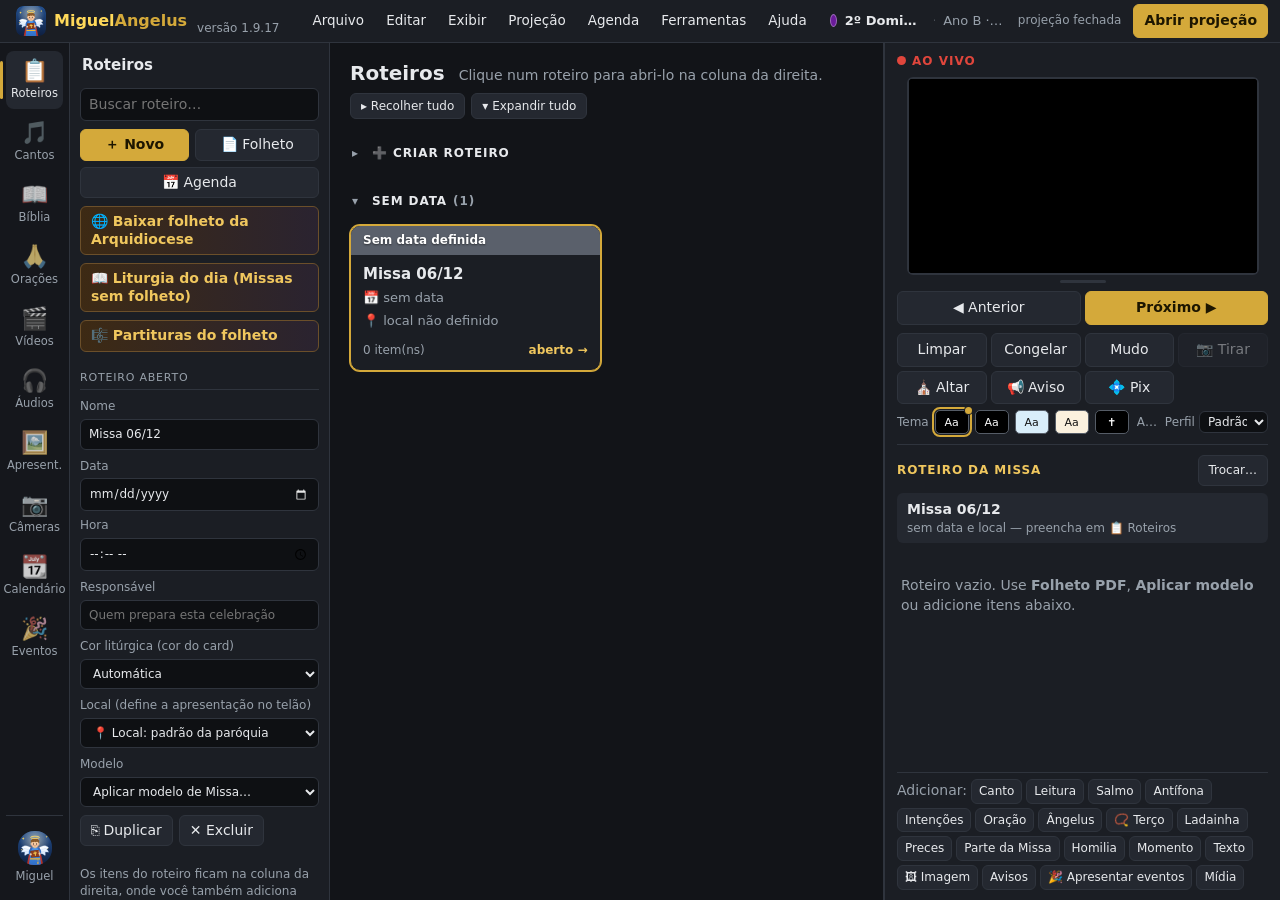
==== lumen/index.html @ 8b4e76ce "Versão 1.5.1" ====
<!doctype html>
<html lang="pt-BR">
<head>
<meta charset="utf-8">
<title>MiguelAngelus — Projeção para a Missa</title>
<meta name="viewport" content="width=device-width, initial-scale=1">
<link rel="stylesheet" href="css/operador.css">
<script>try { if (localStorage.getItem('lumen.temaApp') === 'claro') document.documentElement.dataset.temaApp = 'claro'; } catch (_) {}
  // (Secretaria MiguelAngelus 1.0) o mesmo programa aberto no modo Secretaria: só Agenda e Avisos (index.html?app=secretaria)
  const SECRETARIA = new URLSearchParams(location.search).get('app') === 'secretaria';
  const VERSAO_SECRETARIA = '1.5.1';   // versão da Secretaria (a do .iss e do .csproj precisam bater)
  if (SECRETARIA) { document.documentElement.classList.add('app-secretaria'); document.title = 'Secretaria MiguelAngelus ' + VERSAO_SECRETARIA; }</script>
<link rel="icon" type="image/svg+xml" href="img/icone.svg">
</head>
<body>

<!-- ============ Tela de abertura (some quando terminar de carregar e sincronizar) ============ -->
<div id="splash" class="splash">
  <div class="splash-cartao">
    <div class="splash-curva"></div>
    <div class="splash-marca">
      <img src="img/icone.svg" alt="">
      <div class="splash-nome"><b>Miguel</b>Angelus</div>
      <div class="splash-sub">Projeção para a Missa</div>
    </div>
    <div class="splash-info">
      <div class="splash-gratis"><b>Gratuito · uso livre</b></div>
      <div data-versao>Versão 1.9.17</div>
      <div>© 2026</div>
      <div><b>PASCOM</b></div>
      <div><b>São José Operário Ilha</b></div>
    </div>
    <div class="splash-status"><span class="splash-pontos"><i></i><i></i><i></i></span><span id="splashStatus">Carregando…</span></div>
  </div>
</div>
<script src="js/novidades.js"></script>
<script>
// (1.9.16) a versão da abertura vem das Novidades (antes era escrita à mão e ficou parada na 1.9.11)
if (!SECRETARIA && typeof NOVIDADES !== 'undefined' && NOVIDADES[0]?.versao) document.querySelector('.splash [data-versao]').textContent = 'Versão ' + NOVIDADES[0].versao;
if (SECRETARIA) {
  // mesmo cartão da família (como o do Cast), em amarelo: "MiguelAngelus" igual aos outros e "Secretaria" estilizado
  document.querySelector('.splash-marca img').src = 'img/secretaria.svg';
  document.querySelector('.splash-nome').innerHTML = '<b>Miguel</b>Angelus <span class="marca-sec">Secretaria</span>';
  document.querySelector('.splash-sub').textContent = 'Agenda e avisos da paróquia';
  document.querySelector('.splash [data-versao]').textContent = 'Versão ' + VERSAO_SECRETARIA;
}</script>

<!-- ============ TOPO: marca + menus + liturgia ============ -->
<header class="topo">
  <div class="marca" role="button" tabindex="0" title="Sobre o MiguelAngelus"><img src="img/icone.svg" alt="" class="logo-mini"> <span class="dourado">Miguel</span>Angelus</div>

  <nav class="menubar" id="menubar">
    <div class="menu"><button class="menu-titulo">Arquivo</button>
      <div class="menu-itens">
        <button data-menu="novoRoteiro">Novo roteiro</button>
        <button data-menu="duplicarRoteiro">Duplicar roteiro</button>
        <hr>
        <button data-menu="folheto">Importar folheto (PDF, Word ou TXT)…</button>
        <button data-menu="folhetosLote">Ler folhetos antigos (cantos e orações)…</button>
        <button data-menu="biblia">Importar Bíblia (Zefania XML)…</button>
        <button data-menu="txt">Importar cantos (.txt)…</button>
        <button data-menu="midia">Adicionar vídeo ou áudio…</button>
        <hr>
        <button data-menu="exportar">Exportar backup…</button>
        <button data-menu="importar">Importar backup…</button>
        <hr>
        <button data-menu="imprimir">🖨 Imprimir roteiro… <span class="atalho">Ctrl+P</span></button>
      </div>
    </div>
    <div class="menu"><button class="menu-titulo">Editar</button>
      <div class="menu-itens">
        <button data-menu="desfazer" disabled title="Desfaz a última mudança no roteiro aberto">↶ Desfazer <span class="atalho">Ctrl+Z</span></button>
        <button data-menu="refazer" disabled>↷ Refazer <span class="atalho">Ctrl+Y</span></button>
        <hr>
        <button data-menu="novoCanto">Novo canto…</button>
        <button data-menu="novaOracao">Nova oração…</button>
        <button data-menu="classificacoes">Classificações dos cantos…</button>
        <hr>
        <button data-menu="localizar">🔎 Localizar em tudo… <span class="atalho">Ctrl+F</span></button>
        <button data-menu="inserir">＋ Inserir no roteiro… <span class="atalho">Ctrl+I</span></button>
      </div>
    </div>
    <div class="menu"><button class="menu-titulo">Exibir</button>
      <div class="menu-itens">
        <button data-menu="ver-roteiros">Roteiros <span class="atalho">Alt+1</span></button>
        <button data-menu="ver-cantos">Cantos <span class="atalho">Alt+2</span></button>
        <button data-menu="ver-biblia">Bíblia <span class="atalho">Alt+3</span></button>
        <button data-menu="ver-missa">Orações e Missa <span class="atalho">Alt+4</span></button>
        <button data-menu="ver-videos">Vídeos <span class="atalho">Alt+5</span></button>
        <button data-menu="ver-audios">Áudios <span class="atalho">Alt+6</span></button>
        <button data-menu="ver-apresentacoes">Apresentações <span class="atalho">Alt+7</span></button>
        <button data-menu="ver-cameras">Câmeras <span class="atalho">Alt+8</span></button>
        <button data-menu="ver-calendario">Calendário litúrgico <span class="atalho">Alt+9</span></button>
        <hr>
        <button data-menu="telaCheia">Painel em tela cheia <span class="atalho">F11</span></button>
      </div>
    </div>
    <div class="menu"><button class="menu-titulo">Projeção</button>
      <div class="menu-itens">
        <button data-menu="projecao">Abrir janela de projeção</button>
        <hr>
        <button data-menu="proximo">Próximo slide <span class="atalho">→</span></button>
        <button data-menu="anterior">Slide anterior <span class="atalho">←</span></button>
        <button data-menu="mudo">🔇 Mudo (só o fundo) <span class="atalho">M</span></button>
        <button data-menu="congelar">❄ Congelar o telão <span class="atalho">C</span></button>
        <button data-menu="limpar">Limpar a tela <span class="atalho">Esc</span></button>
        <button data-menu="altar">Olhar para o altar <span class="atalho">L</span></button>
        <button data-menu="pix">Pix da paróquia (QR code) <span class="atalho">P</span></button>
        <hr>
        <button data-menu="mensagem">Mensagem rápida…</button>
        <button data-menu="aviso">Aviso na tela (carro, criança…)… <span class="atalho">A</span></button>
        <button data-menu="retirarAviso">Retirar o aviso</button>
      </div>
    </div>
    <div class="menu"><button class="menu-titulo">Agenda</button>
      <div class="menu-itens">
        <button data-menu="agenda-calendario">Calendário…</button>
        <button data-menu="agenda-celebracoes">Celebrações recorrentes…</button>
        <hr>
        <button data-menu="agenda-paroquia">Paróquia e comunidades…</button>
      </div>
    </div>
    <div class="menu"><button class="menu-titulo">Ferramentas</button>
      <div class="menu-itens">
        <button data-menu="ajustes">Ajustes…</button>
        <hr>
        <button data-menu="folhetoOnline">🌐 Baixar folheto da Arquidiocese…</button>
        <button data-menu="liturgiaDia">📖 Liturgia diária automática (Paulus)…</button>
        <button data-menu="partiturasFolheto">🎼 Partituras do folheto (PDF do domingo)…</button>
        <hr>
        <button data-menu="celular">📱 Controle pelo celular…</button>
        <hr>
        <button data-menu="temaLiturgico">✝ Temas por tempo litúrgico…</button>
        <button data-menu="avisosParoquiais">📢 Avisos paroquiais…</button>
        <button data-menu="roteirosRepetidos">🧹 Juntar roteiros repetidos…</button>
      </div>
    </div>
    <div class="menu"><button class="menu-titulo">Ajuda</button>
      <div class="menu-itens">
        <button data-menu="pergunte" data-assist-rot="pergunte">❓ Pergunte ao Miguel…</button>
        <button data-menu="dica" data-assist-rot="dica" title="A cola do coroinha: prefácio e Oração Eucarística do roteiro, com a página do Missal">💡 Dica do Miguel…</button>
        <button data-menu="manual">📘 Manual do MiguelAngelus <span class="atalho">F1</span></button>
        <button data-menu="manualAparencia">🎨 Manual da aparência dos slides</button>
        <button data-menu="atalhos">Atalhos do teclado…</button>
        <button data-menu="atualizar">Procurar atualizações…</button>
        <button data-menu="novidades">📋 Novidades (histórico de versões)…</button>
        <hr>
        <button data-menu="sobre">Sobre o MiguelAngelus…</button>
      </div>
    </div>
  </nav>

  <div id="liturgia" class="liturgia"></div>
  <span id="estadoSync" class="estado-ndi" hidden title="Sincronização">☁</span>
  <span id="estadoAoVivo" class="estado-ndi" hidden title="Acompanhar pela internet">🌐 …</span>
  <span id="estadoNdi" class="estado-ndi" hidden title="Transmissão NDI">● NDI</span>
  <span id="estadoProj" class="estado-proj">projeção fechada</span>
  <button id="btnProjecao" class="primario">Abrir projeção</button>
</header>

<!-- ============ Secretaria MiguelAngelus (só no modo Secretaria: index.html?app=secretaria) ============ -->
<main id="secretaria" class="sec-home" hidden>
  <div class="sec-cab">
    <img src="img/secretaria.svg" alt="">
    <div>
      <h1><span class="dourado">Miguel</span>Angelus <span class="marca-sec">Secretaria</span></h1>
      <p class="sutil">Agenda, avisos, marcações, intenções e eventos da paróquia. Pela nuvem, o MiguelAngelus recebe a Agenda, os avisos
        e os eventos; as marcações e as intenções ficam só na Secretaria.</p>
    </div>
  </div>
  <div id="secNuvem" class="sec-nuvem"></div>
  <div class="sec-cartoes">
    <button type="button" data-sec="calendario"><span class="ic">📅</span><b>Calendário</b>
      <span>As celebrações do mês. Mudar o horário ou cancelar num dia; celebração avulsa (casamento, batizado, Missa de 7º dia…).</span></button>
    <button type="button" data-sec="celebracoes"><span class="ic">⛪</span><b>Celebrações recorrentes</b>
      <span>Missas e celebrações que se repetem toda semana ou todo mês (ex.: 1ª sexta-feira).</span></button>
    <button type="button" data-sec="paroquia"><span class="ic">🏛</span><b>Paróquia e comunidades</b>
      <span>Dados da paróquia, matriz e capelas, padroeiros.</span></button>
    <button type="button" data-sec="avisos"><span class="ic">📢</span><b>Avisos paroquiais</b>
      <span>O aviso, de quando até quando vale e em quais comunidades.</span></button>
    <button type="button" data-sec="avisosCel"><span class="ic">🖨</span><b>Avisos de uma celebração</b>
      <span>Folha para ler no ambão (ou PDF) e imagens para o Holyrics.</span></button>
    <button type="button" data-sec="marcacoes" class="sec-local"><span class="ic">📒</span><b>Agenda de marcações</b>
      <span>Batizados, casamentos, 15 anos, 7º dia, crisma, 1ª comunhão… por igreja. Só entre as Secretarias.</span></button>
    <button type="button" data-sec="agendaG" class="sec-local" hidden><!-- aparece só depois de ligar em Ajustes → 📆 Agenda da secretaria --><span class="ic">📆</span><b>Agenda da secretaria</b>
      <span>A agenda do Google que a secretaria já usa, numa conta própria. Ver é livre; para mexer, cada pessoa entra com a sua senha. (protótipo)</span></button>
    <button type="button" data-sec="intencoes" class="sec-local"><span class="ic">🕯</span><b>Intenções de Missa</b>
      <span>As intenções de cada Missa, a folha para ler e o relatório das ofertas. Só entre as Secretarias.</span></button>
    <button type="button" data-sec="eventos"><span class="ic">🎉</span><b>Eventos com QR code</b>
      <span>Retiro, festa, curso… com cartaz e um QR code que põe o evento na agenda do celular.</span></button>
    <button type="button" data-sec="campanhas"><span class="ic">💝</span><b>Campanhas de arrecadação</b>
      <span>Reforma, festa, obra social… com o Pix da campanha, a meta e quanto já foi arrecadado, para o telão.</span></button>
    <button type="button" data-sec="nuvem"><span class="ic">☁</span><b>Nuvem da paróquia</b>
      <span>Conectar ao Google Drive da paróquia (o mesmo do MiguelAngelus) e sincronizar.</span></button>
  </div>
  <section class="sec-semana">
    <h2>Próximos 7 dias</h2>
    <p class="sutil pequeno">Clique numa celebração para ver, imprimir ou gerar as imagens dos avisos dela.</p>
    <div id="secSemana"></div>
  </section>
</main>

<main class="layout">
  <!-- ============ TRILHO: módulos ============ -->
  <nav class="trilho abas">
    <button data-aba="roteiros" class="ativa" title="Roteiros: preparar as Missas (Alt+1)"><span class="ic">📋</span>Roteiros</button>
    <button data-aba="cantos" title="Cantos (Alt+2)"><span class="ic">🎵</span>Cantos</button>
    <button data-aba="biblia" title="Bíblia (Alt+3)"><span class="ic">📖</span>Bíblia</button>
    <button data-aba="missa" title="Orações e partes da Missa (Alt+4)"><span class="ic">🙏</span>Orações</button>
    <button data-aba="videos" title="Vídeos: da pasta deste computador, em subpastas (Alt+5)"><span class="ic">🎬</span>Vídeos</button>
    <button data-aba="audios" title="Áudios: da pasta deste computador, em subpastas (Alt+6)"><span class="ic">🎧</span>Áudios</button>
    <button data-aba="apresentacoes" title="Apresentações: slides com imagem e texto, ou PDF (Alt+7)"><span class="ic">🖼️</span>Apresent.</button>
    <button data-aba="cameras" title="Câmeras ao vivo no telão (Alt+8)"><span class="ic">📷</span>Câmeras</button>
    <button data-aba="calendario" title="Calendário litúrgico: consultar qualquer data (Alt+9)"><span class="ic">📆</span>Calendário</button>
    <button data-aba="eventos" title="Eventos da paróquia com QR code para a agenda do celular (Alt+0)"><span class="ic">🎉</span>Eventos</button>
    <!-- (1.9.17) o assistente (Miguel ou Mariana, em Agenda → Paróquia) no pé da faixa: Dica e Pergunte -->
    <div class="assist-trilho">
      <button type="button" id="btnAssistTrilho" class="assist-trilho-btn" title="Dica sobre a liturgia do dia e perguntas sobre o MiguelAngelus" aria-haspopup="menu" aria-expanded="false">
        <img class="assist-icone" alt=""><span data-assist-rot="nome">Miguel</span></button>
      <div id="assistMenu" class="assist-menu" role="menu" hidden>
        <button type="button" role="menuitem" data-assist-menu="dica"><b data-assist-rot="dica">💡 Dica do Miguel…</b>
          <small>A liturgia do dia: prefácio, Oração Eucarística e onde pôr os fitilhos do Missal</small></button>
        <button type="button" role="menuitem" data-assist-menu="pergunte"><b data-assist-rot="pergunte">❓ Pergunte ao Miguel…</b>
          <small>Uma dúvida sobre o MiguelAngelus: a resposta vem do Manual</small></button>
      </div>
    </div>
  </nav>

  <!-- ============ MÓDULO aberto ============ -->
  <aside class="painel modulos">
    <section id="aba-roteiros" class="aba ativa">
      <div class="modulo-tit">Roteiros <button type="button" class="btn-nuvem" data-nuvem hidden title="Buscar agora na nuvem o que os outros computadores mudaram (e mandar o que mudou aqui)">☁ Atualizar</button></div>
      <input id="buscaRoteiro" type="search" placeholder="Buscar roteiro…">
      <div class="linha botoes-midia">
        <button id="btnNovoRoteiro" class="primario" title="Novo roteiro em branco">＋ Novo</button>
        <button id="btnFolheto" title="Montar o roteiro a partir do folheto: PDF (versão Celular), Word (.docx) ou texto (.txt). Também dá para arrastar o arquivo para a janela.">📄 Folheto</button>
        <button id="btnAgenda" title="Agenda: calendário e celebrações">📅 Agenda</button>
      </div>
      <button id="btnFolhetoOnline" class="euc-atalho" title="Baixar o folheto &quot;A Missa&quot; (versão Celular) direto do site da Arquidiocese e montar os roteiros">🌐 Baixar folheto da Arquidiocese</button>
      <button id="btnLiturgiaDia" class="euc-atalho" title="Monta os roteiros do dia com as leituras da Liturgia Diária (Paulus ou API) — Missas sem folheto: dias de semana e solenidades">📖 Liturgia do dia (Missas sem folheto)</button>
      <button id="btnPartFolheto" class="euc-atalho" title="Lê o PDF de partituras do domingo inteiro (ex.: Folheto Povo de Deus, São Paulo), separa as músicas e liga cada uma ao canto do roteiro aberto, para os músicos verem no celular">🎼 Partituras do folheto</button>
      <input type="file" id="arqFolheto" accept=".pdf,.docx,.txt,.doc" hidden>

      <div class="separador">Roteiro aberto</div>
      <label class="campo">Nome <input id="nomeRoteiro" placeholder="Nome do roteiro"></label>
      <div class="linha">
        <label class="campo">Data <input type="date" id="dataRoteiro"></label>
        <label class="campo">Hora <input type="time" id="horaRoteiro"></label>
      </div>
      <label class="campo">Responsável <input id="respRoteiro" placeholder="Quem prepara esta celebração"></label>
      <label class="campo">Cor litúrgica (cor do card)
        <select id="corRoteiro">
          <option value="">Automática</option><option value="verde">Verde</option><option value="branco">Branco</option>
          <option value="vermelho">Vermelho</option><option value="roxo">Roxo</option><option value="rosa">Rosa</option>
        </select>
      </label>
      <label class="campo">Local (define a apresentação no telão)
        <select id="selLocalRoteiro"></select>
      </label>
      <label class="campo">Modelo
        <select id="selModelo">
          <option value="">Aplicar modelo de Missa…</option>
          <option value="dominical">Missa dominical / solenidade</option>
          <option value="semanal">Missa durante a semana</option>
        </select>
      </label>
      <div class="linha">
        <button id="btnLetrasRoteiro" hidden title="Roteiro importado antes da versão 1.6.14: põe as letras P. (padre) e T. (todos) nas falas, como nos folhetos importados agora">🅿 Pôr P./T.</button>
        <button id="btnDuplicarRoteiro" title="Duplicar este roteiro">⎘ Duplicar</button>
        <button id="btnExcluirRoteiro" class="perigo" title="Excluir este roteiro">✕ Excluir</button>
      </div>
      <p class="sutil pequeno">Os itens do roteiro ficam na coluna da direita, onde você também adiciona cantos, leituras, orações…
        Os roteiros criados pela Agenda já vêm com data, hora e local.</p>
    </section>

    <section id="aba-cantos" class="aba">
      <div class="modulo-tit">Cantos <button type="button" class="btn-nuvem" data-nuvem hidden title="Buscar agora na nuvem o que os outros computadores mudaram (e mandar o que mudou aqui)">☁ Atualizar</button></div>
      <div class="linha">
        <input id="buscaCanto" type="search" placeholder="Buscar título, autor ou letra…">
        <button id="btnNovoCanto" class="primario">Novo</button>
      </div>
      <div class="linha">
        <select id="filtroMomento"></select>
        <button id="btnClassif" title="Criar, renomear, apagar e pôr em ordem as classificações dos cantos">⚙</button>
        <button id="btnImportarTxt" title="Importar letras de arquivos .txt (um canto por arquivo)">Importar .txt</button>
      </div>
      <button id="btnFolhetosLote" title="Selecione vários folhetos (PDF, .docx ou .txt): guarda os cantos e as orações eucarísticas (não cria roteiros)">📄 Ler folhetos antigos (cantos e orações)…</button>
      <div class="linha">
        <button id="btnImportarCantos" title="Trazer cantos (com cifras e favoritos) de um arquivo .json exportado por outro MiguelAngelus">⤓ Importar cantos…</button>
        <button id="btnExportarFav" title="Salvar os favoritos e os cantos com cifra num arquivo .json (para outro computador ou paróquia)">⤒ Exportar favoritos</button>
      </div>
      <input type="file" id="arqFolhetosLote" accept=".pdf,.docx,.txt" multiple hidden>
      <input type="file" id="arqTxt" accept=".txt" multiple hidden>
      <input type="file" id="arqCantos" accept=".json" hidden>
      <div id="visaoCantos" class="visao-cantos"></div>
      <div id="listaCantos" class="lista"></div>
    </section>

    <section id="aba-biblia" class="aba">
      <div class="modulo-tit">Bíblia <button type="button" class="btn-nuvem" data-nuvem hidden title="Buscar agora na nuvem o que os outros computadores mudaram (e mandar o que mudou aqui)">☁ Atualizar</button></div>
      <div id="bibliaVazia" class="vazio-grande">
        <p>Nenhuma Bíblia importada ainda.</p>
        <p class="sutil">Importe o seu arquivo <b>Zefania XML</b>. O MiguelAngelus aceita a Bíblia católica completa, com os 73 livros.</p>
        <button class="primario" data-importar-biblia>Importar Bíblia (Zefania XML)</button>
      </div>
      <div id="bibliaConteudo" hidden>
        <div class="linha">
          <select id="selBiblia"></select>
          <button data-importar-biblia title="Importar outra Bíblia">Importar</button>
        </div>
        <div class="linha">
          <input id="refBiblia" placeholder="Ex.: Jo 3,16-18 · Sl 23 · Eclo 3,2-6">
          <button id="btnIrRef" class="primario">Ir</button>
        </div>
        <div id="refErro" class="status erro"></div>
        <p class="sutil pequeno">Escolha livro, capítulo e versículo no painel ao lado, ou digite a referência acima.</p>
        <div class="separador">Buscar palavra</div>
        <div class="linha">
          <input id="buscaBiblia" type="search" placeholder="Ex.: pão da vida">
          <button id="btnBuscaBiblia">Buscar</button>
        </div>
        <div id="resBusca" class="lista resultados"></div>
        <button id="btnRemoverBiblia" class="perigo pequeno">Remover esta Bíblia</button>
      </div>
      <input type="file" id="arqBiblia" accept=".xml" hidden>
    </section>

    <section id="aba-missa" class="aba">
      <div class="modulo-tit">Orações <button type="button" class="btn-nuvem" data-nuvem hidden title="Buscar agora na nuvem o que os outros computadores mudaram (e mandar o que mudou aqui)">☁ Atualizar</button></div>
      <button id="btnAbrirEuc" class="euc-atalho" title="Catálogo de Orações Eucarísticas e Prefácios, com as combinações permitidas">✝ Orações Eucarísticas e Prefácios</button>
      <div class="linha">
        <input id="buscaOracao" type="search" placeholder="Buscar oração… (Enter abre)">
        <button id="btnNovaOracao" class="primario">Nova</button>
      </div>
      <div id="listaOracoes"></div>

      <div class="separador" title="Duplo clique numa parte para corrigir o texto">Partes fixas da Missa <span class="sutil pequeno">(duplo clique edita)</span></div>
      <div id="listaOrdinario"></div>
      <p class="sutil pequeno">Confira os textos com o Missal adotado na sua paróquia. Eles ficam no arquivo <code>js/ordinario.js</code>.</p>
    </section>

    <section id="aba-calendario" class="aba">
      <div class="modulo-tit">Calendário litúrgico</div>
      <div id="calLit" class="cal-lit"></div>
    </section>

    <section id="aba-eventos" class="aba">
      <div class="modulo-tit">Eventos <button type="button" class="btn-nuvem" data-nuvem hidden title="Buscar agora na nuvem o que os outros computadores mudaram (e mandar o que mudou aqui)">☁ Atualizar</button></div>
      <div class="linha botoes-midia">
        <button id="btnNovoEvento" class="primario" title="Cadastrar um evento (retiro, festa, curso…) com cartaz">＋ Novo evento</button>
        <button id="btnGerenciarEventos" title="Ver, editar e apagar os eventos">✎ Editar eventos…</button>
      </div>
      <label class="check pequeno"><input type="checkbox" id="evAbaPassados"> mostrar os que já passaram</label>
      <div id="listaEventos" class="ev-lista ev-aba"></div>
      <p class="sutil pequeno">Clique num evento para ver no centro e projetar: o cartaz e um QR code. Quem aponta a câmera do celular
        salva o evento na agenda. Os eventos feitos na Secretaria MiguelAngelus chegam pela nuvem; os feitos aqui também vão para lá.</p>
    </section>

    <section id="aba-midia" class="aba">
      <div class="modulo-tit" id="midiaTit">Vídeos</div>
      <div class="linha">
        <input id="buscaMidia" type="search" placeholder="Buscar…">
      </div>
      <div class="linha botoes-midia">
        <button id="btnPastaMidia" class="primario" data-so="video audio" title="A pasta deste computador onde ficam os arquivos (ex.: E:\Backup Holyrics\media\video). As subpastas viram pastas aqui.">📁 Escolher pasta…</button>
        <button id="btnRelerPasta" data-so="video audio" title="Ler a pasta de novo (arquivos novos ou apagados)">⟳</button>
        <button id="btnAddMidia" data-so="video audio" title="Guardar um arquivo dentro do MiguelAngelus (fora da pasta)">＋ Importar arquivo</button>
        <button id="btnMarcarMidia" data-so="video audio" hidden title="Marcar arquivos e pastas para baixar da nuvem ou enviar para a nuvem (vão numa fila, um por vez)">☑ Marcar</button>
        <span data-so="apresentacao"><button type="button" class="btn-nuvem" data-nuvem hidden title="Buscar agora na nuvem o que os outros computadores mudaram (e mandar o que mudou aqui)">☁ Atualizar</button></span>
        <button id="btnNovaApres" class="primario" data-so="apresentacao" title="Slides personalizados com imagem e texto — ou importe um PDF do PowerPoint/Canva">＋ Apresentação</button>
        <button id="btnNovaCamera" class="primario" data-so="camera" title="Câmera ao vivo no telão (câmeras NDI pelo NDI Webcam, ou webcam comum)">＋ Câmera</button>
      </div>
      <div id="pastaMidiaInfo" class="sutil pequeno" data-so="video audio"></div>
      <div id="barraMarcados" class="barra-marcados" hidden></div>
      <div id="filaMidia" class="fila-midia" hidden></div>
      <input type="file" id="arqMidia" accept="video/*,audio/*,.mkv,.mov" multiple hidden>
      <input type="file" id="arqApImagens" accept="image/*" multiple hidden>
      <input type="file" id="arqApImagem" accept="image/*" hidden>
      <input type="file" id="arqApPdf" accept=".pdf" hidden>
      <div id="listaMidias" class="lista"></div>
      <p class="sutil pequeno" data-so="video">Vídeos (MP4, WebM) tocam no telão com som. Cada computador escolhe a sua pasta
        (ex.: a do Google Drive): se as subpastas forem iguais, os roteiros acham o mesmo vídeo em todos.</p>
      <p class="sutil pequeno" data-so="audio">Áudios (MP3, M4A, WAV) tocam neste computador, e dá para projetar textos enquanto tocam.
        Cada computador escolhe a sua pasta; com as mesmas subpastas, os roteiros acham o mesmo áudio em todos.</p>
      <p class="sutil pequeno" data-so="apresentacao"><b>Apresentações</b> são slides feitos aqui (imagem + texto, ou páginas de um PDF) e entram no backup.</p>
      <p class="sutil pequeno" data-so="camera">Câmeras NDI chegam pelo <b>NDI Webcam</b> (NDI Tools); webcams comuns também servem.
        Na tela de controle, o quadro 📷 Câmeras põe e tira do telão.</p>
    </section>
  </aside>

  <!-- ============ CENTRO: item e slides ============ -->
  <section class="painel centro">
    <div id="itemCab" class="item-cab"></div>
    <div id="slides" class="grade-slides"></div>
    <div id="navBiblia" class="nav-biblia"></div>
    <div id="cardsRoteiros" class="cards-roteiros"></div>
    <div id="painelEucaristia" class="painel-euc"></div>
    <input type="file" id="arqImgSlide" accept="image/*" hidden>
    <input type="file" id="arqFolhetosEuc" accept=".pdf,.docx,.txt" multiple hidden>
    <input type="file" id="arqEucJson" accept=".json" hidden>
  </section>

  <!-- ============ DIREITA: ao vivo + roteiro ============ -->
  <aside class="painel direita">
    <div class="divisor" id="divisorDireita" title="Arraste para alargar ou estreitar esta coluna (dois cliques: volta ao normal)"></div>
    <div class="rotulo-vivo"><span class="bolinha"></span> <span id="rotuloVivo">AO VIVO</span></div>
    <div class="preview"><iframe id="preview" src="projecao.html?preview=1" title="Prévia da projeção"></iframe></div>
    <div class="divisor-h" id="divisorPrevia" title="Arraste para cima ou para baixo: prévia menor = mais espaço para o roteiro (dois cliques: volta ao normal)"></div>
    <div class="linha controles">
      <button id="btnAnt" title="Anterior (←)">◀ Anterior</button>
      <button id="btnProx" class="primario" title="Próximo (→ ou Espaço)">Próximo ▶</button>
    </div>
    <div class="linha controles">
      <button id="btnLimpar" title="Limpar texto (Esc)">Limpar</button>
      <button id="btnCongelar" title="Congelar o telão (C): o slide que está no ar fica parado enquanto você navega e edita outros slides. Clique de novo para soltar — vai para o telão o slide que você deixou escolhido.">Congelar</button>
      <button id="btnMudo" title="Mudo: o telão fica só com o fundo enquanto você navega pelos slides; clique de novo (ou M) para mostrar o slide que estiver no ar (M)">Mudo</button>
      <button id="btnTirarCamera" title="Tirar a câmera do telão (volta o slide)" disabled>📷 Tirar</button>
      <button id="btnAltar" title="Slide &quot;Todos dirijam seu olhar para o altar&quot; (L). Clique de novo para voltar ao slide que estava no ar.">⛪ Altar</button>
      <button id="btnAviso" title="Aviso na tela: placa de carro, responsável por criança… (A)">📢 Aviso</button>
      <button id="btnPix" title="QR code do Pix da paróquia no telão — ofertório, fim da Missa (P). Clique de novo para voltar ao que estava no ar.">💠 Pix</button>
      <button id="btnQrAoVivo" hidden title="QR code &quot;Acompanhe no celular&quot; no canto do telão (o slide continua). Clique de novo para tirar.">📱 QR</button>
    </div>
    <div id="temasRapidos" class="temas-rapidos"></div>

    <div id="avisoAtivo" class="aviso-ativo" hidden></div>
    <div id="cameraAtiva" class="tocando camera-ativa" hidden></div>
    <div id="tocando" class="tocando" hidden></div>

    <section id="aba-roteiro" class="roteiro-painel">
      <div class="linha roteiro-cab">
        <div class="roteiro-tit">Roteiro da Missa</div>
        <span class="espaco"></span>
        <button id="btnVerRoteiros" class="pequeno" title="Ver todos os roteiros e preparar (📋 Roteiros)">Trocar…</button>
      </div>
      <div class="roteiro-atual">
        <div id="roteiroAtualNome" class="roteiro-atual-nome"></div>
        <div id="roteiroAtualInfo" class="roteiro-atual-info"></div>
      </div>
      <div id="roteiroItens" class="lista roteiro"></div>
      <div class="adicionar">
        <span class="sutil">Adicionar:</span>
        <button data-add="canto">Canto</button>
        <button data-add="leitura">Leitura</button>
        <button data-add="salmo">Salmo</button>
        <button data-add="antifona" title="Antífona de Entrada ou da Comunhão (do Missal): entra depois do item aberto — aberto o canto de Entrada, vira a de Entrada; o de Comunhão, a da Comunhão">Antífona</button>
        <button data-add="intencoes" title="Intenções da Missa (falecidos, ação de graças, aniversários…): uma por linha, entra depois do item aberto">Intenções</button>
        <button data-add="oracao">Oração</button>
        <button data-add="angelus" title="Ângelus (no Tempo Pascal, a Regina Caeli entra sozinha)">Ângelus</button>
        <button data-add="terco" title="Terço inteiro: abertura, os 5 mistérios do dia e o encerramento">📿 Terço</button>
        <button data-add="ladainha" title="Ladainha rezada (escolha qual em Orações → Ladainhas) ou cantada (escolha um canto de Ladainha)">Ladainha</button>
        <button data-add="preces">Preces</button>
        <button data-add="ordinario">Parte da Missa</button>
        <button data-add="homilia" title="Slide para a homilia (fica no ar o tempo todo)">Homilia</button>
        <button data-add="momento" title="Slide só com o nome do momento (Saudação, Bênção Final…), escolhido de uma lista">Momento</button>
        <button data-add="texto">Texto</button>
        <button data-add="imagem" title="Imagem (banner, flyer, cartaz…): só a imagem, ou com texto. Escolha o arquivo, cole (Ctrl+V) ou arraste para a janela">🖼 Imagem</button>
        <button data-add="avisos" title="Tela de avisos paroquiais: título chamativo e os avisos programados para a data">Avisos</button>
        <button data-add="eventos" title="Apresentar eventos: os eventos marcados (aba 🎉 Eventos), cada um com o cartaz e o QR code, passando sozinhos no telão">🎉 Apresentar eventos</button>
        <button data-add="campanhas" title="Campanhas de arrecadação (feitas na Secretaria MiguelAngelus): a arte, o Pix e quanto já foi arrecadado, passando sozinhas no telão. Entra depois dos Avisos">💝 Campanhas</button>
        <button data-add="midia" title="Vídeo, áudio, apresentação ou câmera">Mídia</button>
      </div>
    </section>
  </aside>
</main>

<!-- ============ Ajustes ============ -->
<dialog id="dlgAjustes">
  <form method="dialog" class="form ajustes">
    <h2>Ajustes</h2>
    <div class="ajustes-corpo">
      <nav class="ajustes-nav">
        <button type="button" data-ajsec="app">🖥️ Aparência do app</button>
        <button type="button" data-ajsec="aparencia" class="ativa">🎨 Aparência do telão</button>
        <button type="button" data-ajsec="biblia">📖 Bíblia</button>
        <button type="button" data-ajsec="altar">⛪ Botão Altar</button>
        <button type="button" data-ajsec="nomes">🙏 Papa e Bispo</button>
        <button type="button" data-ajsec="terco">📿 Terço</button>
        <button type="button" data-ajsec="pix">💠 Pix da paróquia</button>
        <button type="button" data-ajsec="ndi">📡 Transmissão (OBS)</button>
        <button type="button" data-ajsec="celular">📱 Controle pelo celular</button>
        <button type="button" data-ajsec="joystick">🎮 Joysticks</button>
        <button type="button" data-ajsec="sync">☁ Sincronização</button>
        <button type="button" data-ajsec="backup">💾 Backup</button>
      </nav>

      <div class="ajustes-paineis">
        <section data-ajpainel="app">
          <h3>🖥️ Aparência do app</h3>
          <label class="campo">Cores desta tela (a do operador)
            <select data-cfg="temaApp">
              <option value="escuro">Escuro (padrão)</option>
              <option value="claro">Claro: fundo branco e letras pretas</option>
            </select>
          </label>
          <div class="campo">Tamanho das letras desta tela (para quem enxerga melhor com letras maiores)
            <span class="linha zoom-app"><button type="button" data-zoomapp="-1" title="Diminuir (Ctrl e −)">A−</button>
              <b id="zoomAppValor">100%</b>
              <button type="button" data-zoomapp="1" title="Aumentar (Ctrl e +)">A+</button>
              <button type="button" data-zoomapp="0" title="Voltar ao normal (Ctrl e 0)">Normal</button></span>
            <span class="sutil pequeno">Também pelo teclado: Ctrl e + aumenta, Ctrl e − diminui, Ctrl e 0 volta ao normal. Vale só neste computador.</span>
          </div>
          <label class="check"><input type="checkbox" data-cfg="atualizarAuto"> Procurar atualizações ao abrir</label>
          <p class="sutil pequeno">Muda só a tela do MiguelAngelus. O telão continua com o tema dele (quadradinhos <b>Tema</b> na tela de controle ou <b>Agenda → Paróquia → 🖼</b>).</p>
        </section>

        <section data-ajpainel="aparencia" class="ativa">
          <h3>🎨 Aparência do telão</h3>
          <div class="perfis-tela">
            <label class="campo">Configurações salvas
              <select id="perfilSel"><option value="">— escolha para aplicar —</option></select></label>
            <button type="button" id="perfilSalvar" title="Guarda a aparência atual (fonte, tamanho, cores, maiúsculas, negrito, alinhamento, linhas por slide…) com um nome">💾 Salvar a atual com um nome…</button>
            <button type="button" id="perfilGravar" hidden title="Grava a aparência atual por cima da configuração escolhida">Gravar por cima</button>
            <button type="button" id="perfilApagar" class="perigo" hidden>🗑</button>
          </div>
          <label class="campo">Fonte
            <select data-cfg="fonte">
              <optgroup label="Sem serifa — as mais legíveis no telão">
              <option value='"Segoe UI", Arial, sans-serif' style='font-family:"Segoe UI", Arial, sans-serif'>Segoe UI</option>
              <option value='"Segoe UI Semibold", "Segoe UI", Arial, sans-serif' style='font-family:"Segoe UI Semibold", "Segoe UI", Arial, sans-serif'>Segoe UI Semibold (mais encorpada)</option>
              <option value='Arial, Helvetica, sans-serif' style='font-family:Arial, Helvetica, sans-serif'>Arial</option>
              <option value='Calibri, Arial, sans-serif' style='font-family:Calibri, Arial, sans-serif'>Calibri</option>
              <option value='Verdana, sans-serif' style='font-family:Verdana, sans-serif'>Verdana</option>
              <option value='Tahoma, Verdana, sans-serif' style='font-family:Tahoma, Verdana, sans-serif'>Tahoma</option>
              <option value='"Trebuchet MS", sans-serif' style='font-family:"Trebuchet MS", sans-serif'>Trebuchet MS</option>
              <option value='Candara, Calibri, sans-serif' style='font-family:Candara, Calibri, sans-serif'>Candara</option>
              <option value='Corbel, Calibri, sans-serif' style='font-family:Corbel, Calibri, sans-serif'>Corbel</option>
              <option value='Bahnschrift, "Segoe UI", sans-serif' style='font-family:Bahnschrift, "Segoe UI", sans-serif'>Bahnschrift (estreita)</option>
              <option value='"Franklin Gothic Medium", Arial, sans-serif' style='font-family:"Franklin Gothic Medium", Arial, sans-serif'>Franklin Gothic</option>
              <option value='"Lucida Sans Unicode", "Segoe UI", sans-serif' style='font-family:"Lucida Sans Unicode", "Segoe UI", sans-serif'>Lucida Sans</option>
              <option value='"Century Gothic", "Segoe UI", sans-serif' style='font-family:"Century Gothic", "Segoe UI", sans-serif'>Century Gothic (com Office)</option>
              <option value='"Gill Sans MT", Calibri, sans-serif' style='font-family:"Gill Sans MT", Calibri, sans-serif'>Gill Sans (com Office)</option>
              </optgroup>
              <optgroup label="Com serifa — estilo livro e missal">
              <option value='Georgia, serif' style='font-family:Georgia, serif'>Georgia</option>
              <option value='Cambria, Georgia, serif' style='font-family:Cambria, Georgia, serif'>Cambria</option>
              <option value='Constantia, Georgia, serif' style='font-family:Constantia, Georgia, serif'>Constantia</option>
              <option value='"Palatino Linotype", "Book Antiqua", Georgia, serif' style='font-family:"Palatino Linotype", "Book Antiqua", Georgia, serif'>Palatino</option>
              <option value='"Times New Roman", Times, serif' style='font-family:"Times New Roman", Times, serif'>Times New Roman</option>
              <option value='"Sitka Text", Georgia, serif' style='font-family:"Sitka Text", Georgia, serif'>Sitka</option>
              <option value='"Book Antiqua", "Palatino Linotype", serif' style='font-family:"Book Antiqua", "Palatino Linotype", serif'>Book Antiqua (com Office)</option>
              <option value='Garamond, "Palatino Linotype", serif' style='font-family:Garamond, "Palatino Linotype", serif'>Garamond (com Office)</option>
              </optgroup>
              <optgroup label="Estreitas — letra grande, cabe mais por linha">
              <option value='"Arial Narrow", Impact, Arial, sans-serif' style='font-family:"Arial Narrow", Arial, sans-serif'>Arial Narrow (com Office)</option>
              <option value='Impact, "Arial Narrow", sans-serif' style='font-family:Impact, "Arial Narrow", sans-serif'>Impact</option>
              </optgroup>
              <optgroup label="Destaque — títulos e avisos">
              <option value='"Segoe UI Black", "Arial Black", sans-serif' style='font-family:"Segoe UI Black", "Arial Black", sans-serif'>Segoe UI Black</option>
              <option value='"Arial Black", Arial, sans-serif' style='font-family:"Arial Black", Arial, sans-serif'>Arial Black</option>
              <option value='Gabriola, Georgia, serif' style='font-family:Gabriola, Georgia, serif'>Gabriola (caligráfica)</option>
              </optgroup>
            </select>
          </label>
          <label class="campo so-manual">Tamanho máximo do texto
            <input type="range" min="4" max="14" step="0.5" data-cfg="fonteMax">
          </label>
          <div class="linha">
            <label class="campo">Cor do texto <input type="color" data-cfg="corTexto"></label>
            <label class="campo">Cor de fundo <input type="color" data-cfg="corFundo"></label>
          </div>
          <label class="campo so-manual">Alinhamento
            <select data-cfg="alinhamento">
              <option value="center">Centralizado</option>
              <option value="left">À esquerda</option>
              <option value="justify">Justificado (linhas curtas à esquerda)</option>
              <option value="justify-center">Justificado e centralizado (linhas curtas no centro)</option>
            </select>
          </label>
          <div class="linha">
            <button type="button" id="btnFundo">Imagem de fundo…</button>
            <button type="button" id="btnSemFundo">Remover imagem</button>
          </div>
          <input type="file" id="arqFundo" accept="image/*" hidden>
          <input type="file" id="arqFundoItem" accept="image/*" hidden>
          <label class="check"><input type="checkbox" data-cfg="sombra"> Sombra no texto</label>
          <label class="check"><input type="checkbox" data-cfg="maiusculas"> Texto em MAIÚSCULAS</label>
          <label class="check"><input type="checkbox" data-cfg="negrito"> Texto em <b>negrito</b></label>
          <label class="check"><input type="checkbox" data-cfg="rodape"> Mostrar rodapé (título / referência)</label>
          <div class="linha">
            <label class="check" title="Cada parte do roteiro (Entrada, Ato Penitencial, Coleta, Salmo…) começa com um slide só com o nome dela — ideia do Hermínio"><input type="checkbox" data-cfg="slideSecao"> 1º slide de cada parte com o nome dela</label>
            <label class="check" title="Ex.: 3. Ato Penitencial — na ordem do roteiro"><input type="checkbox" data-cfg="numerarSecoes"> com número</label>
            <label class="check" title="Ligado: o slide de título mostra só o nome da parte (ex.: Santo). Desligado: mostra também o nome do canto ou a referência do Salmo embaixo. A linha que você escreve num item Momento sempre aparece."><input type="checkbox" data-cfg="secaoSoNome"> só o nome (sem o do canto)</label>
          </div>
          <div class="linha">
            <label class="check" title="Cada roteiro aberto ganha, logo depois do canto de comunhão, o item Momento &quot;Momento de silêncio para oração pessoal&quot; (sem número). Se tirar de um roteiro, não volta. Desligar tira os que entraram sozinhos."><input type="checkbox" data-cfg="silencioComunhao"> <b>Momento de silêncio</b> para oração pessoal depois do canto de comunhão, em todos os roteiros</label>
          </div>
          <div class="linha">
            <label class="check" title="Em vez de um slide só com o nome, o nome da parte vai em cima do texto, no 1º slide dela, colorido como no folheto — ideia do Thiago"><input type="checkbox" data-cfg="secaoJunto"> Nome da parte <b>junto do texto</b>, colorido</label>
            <label class="campo">Cor <input type="color" data-cfg="corSecao"></label>
          </div>
          <div class="linha">
            <label class="check" title="Como no folheto: ✠ Proclamação do Evangelho; na Oração Eucarística, no &quot;Santificai&quot; (…o Corpo e ✠ o Sangue…), logo antes da consagração — a hora do carrilhão; e na bênção final (Pai e Filho ✠ e Espírito Santo) — ideia do Thiago"><input type="checkbox" data-cfg="cruz"> Cruz <b style="color:#c8102e">✠</b> do Missal (Evangelho, Santificai, bênção)</label>
            <label class="campo">Desenho <select data-cfg="estiloCruz" title="O desenho da cruz no telão">
              <option value="missal">✠ do Missal</option>
              <option value="latina">✝ latina (como no folheto)</option></select></label>
            <label class="campo">Cor <input type="color" data-cfg="corCruz"></label>
          </div>
          <label class="check" title="Nas leituras importadas do folheto (da versão 1.7.8 em diante), o número de cada versículo pequeno em cima, na cor do P./T. — ideia do Thiago"><input type="checkbox" data-cfg="versosFolheto"> Números dos versículos nas leituras, como no folheto</label>
          <label class="campo">Transição entre os slides
            <select data-cfg="transicao" title="Como o texto, a câmera e os vídeos trocam no telão (e a faixa de letras do OBS) — ideia do Thiago">
              <option value="suave">Suave: some e aparece devagar (padrão)</option>
              <option value="lenta">Lenta: bem devagar</option>
              <option value="rapida">Rápida: quase direto (como era antes)</option>
            </select>
          </label>
          <div class="linha">
            <label class="check" title="P. (presidente), T. (todos), L. (leitor), C. (comentarista), D. (diácono) — vêm do folheto"><input type="checkbox" data-cfg="mostrarRotulos"> Mostrar quem fala (P., T., L.…)</label>
            <label class="campo">Cor <input type="color" data-cfg="corRotulo"></label>
          </div>
          <label class="check" title="Um pequeno espaço antes e depois da linha do povo (T.), separando a resposta do que o padre diz"><input type="checkbox" data-cfg="espacoResposta"> Espaço entre as falas (separa a resposta do povo)</label>
          <div class="linha">
            <label class="check" title="A resposta do povo (linha do T., do — ou do R. e o refrão do salmo) aparece em outra cor, além do negrito. Ajuda quando se projeta na parede ou o telão é fraco."><input type="checkbox" data-cfg="corResposta"> Resposta do povo em outra cor</label>
            <label class="campo">Cor <input type="color" data-cfg="corRespostaCor"></label>
          </div>
          <label class="check" title="Junta os versos de cada estrofe do salmo num parágrafo, em vez de uma linha por verso como no folheto"><input type="checkbox" data-cfg="salmoCorrido"> Salmo em texto corrido (não quebra a linha a cada verso)</label>
          <p class="sutil pequeno">As imagens dos cantos da tela (brasão, padroeiro…) ficam em <b>Agenda → Paróquia</b>, para cada comunidade.</p>

          <h3 class="aj-sub">📏 Tamanho dos slides</h3>
          <label class="check auto-chave" title="A cada slide, o programa calcula o tamanho da letra, as linhas e o espaço entre as palavras para o texto ocupar toda a área das margens abaixo"><input type="checkbox" data-cfg="slideAuto"> ✨ <b>Automático</b>: a letra, as linhas e o espaço entre as palavras se ajustam a cada slide para ocupar toda a área das margens</label>
          <p class="sutil pequeno auto-dica">Para <b>separar</b> um slide em dois, deixe uma <b>linha em branco</b> no texto (Enter duas vezes); para <b>juntar</b>, tire a linha em branco.
            Cada slide tem no máximo 6 linhas (7 quando a última ficaria sozinha): um bloco maior é dividido sozinho, em partes iguais e no fim de uma frase. Negrito, itálico, sublinhado e cores do editor continuam valendo.</p>
          <label class="check so-manual"><input type="checkbox" data-cfg="quebraAuto"> Limitar linhas e caracteres por slide</label>
          <div class="linha so-manual">
            <label class="campo">Linhas por slide <input type="number" min="1" max="12" data-cfg="linhasPorSlide"></label>
            <label class="campo">Caracteres por linha <input type="number" min="15" max="90" data-cfg="caracteresPorLinha"></label>
          </div>
          <label class="check so-manual"><input type="checkbox" data-cfg="quebraCantos"> Aplicar também às letras dos cantos</label>
          <div class="linha" title="Área útil do slide (ideia do Hermínio): o texto, as linhas e o tamanho da letra ficam dentro destas margens">
            <label class="campo">Margem dos lados (% da tela) <input type="range" min="0" max="25" step="1" data-cfg="margemLados"></label>
            <label class="campo">Margem em cima e embaixo (%) <input type="range" min="0" max="25" step="1" data-cfg="margemTopo"></label>
          </div>
          <label class="check" title="Cada imagem dos cantos (brasão, PASCOM, padroeiro) vira um quadrado; o texto ocupa a área toda e contorna os quadrados, usando os espaços entre eles. Desligado: a área do texto inteira desvia das imagens."><input type="checkbox" data-cfg="contornarCantos"> Texto contorna as imagens dos cantos (ocupa os espaços entre elas)</label>
          <label class="check" title="Ao desviar de uma imagem de um lado só (ex.: o padroeiro embaixo à direita), deixa o mesmo espaço do outro lado: o texto não fica puxado para um lado — ideia do Thiago"><input type="checkbox" data-cfg="centralizarCantos"> Texto sempre centralizado (desvia igual dos dois lados)</label>
          <div id="previaMargens" class="previa-margens" title="O telão em miniatura: pontilhado = limite das margens; tracejado = onde o texto ficou (desviando das imagens dos cantos)">
            <iframe src="projecao.html?preview&amp;mini=margens" title="Miniatura do telão" tabindex="-1"></iframe>
            <span class="pm-medidas"></span>
          </div>
          <p class="sutil pequeno" style="margin-top:-4px">Pontilhado: limite das margens. Tracejado amarelo: a área do texto; azul: o quadrado de cada imagem, que o texto contorna
            (as da comunidade do roteiro aberto). O texto de exemplo é o slide que está no ar ou aberto.</p>
          <p class="sutil pequeno so-manual">Ligado: textos longos (leituras, orações) viram vários slides, sempre com letra grande e do mesmo tamanho.
            Desligado: cada slide mantém o texto inteiro e a letra diminui até caber na tela.</p>
        </section>

        <section data-ajpainel="biblia">
          <h3>📖 Bíblia</h3>
          <label class="campo">Versículos por slide
            <input type="number" min="1" max="8" data-cfg="versosPorSlide">
          </label>
          <label class="check"><input type="checkbox" data-cfg="numerarVersos"> Mostrar número dos versículos</label>
          <h4>📅 Liturgia do dia</h4>
          <label class="campo">Fonte principal das leituras
            <select data-cfg="fonteLeituras">
              <option value="paulus">Paulus (Liturgia Diária, a mesma editora do Missal)</option>
              <option value="api">API Liturgia Diária (Dancrf)</option>
            </select>
          </label>
          <p class="sutil pequeno">Se a fonte principal não responder (sem internet, site fora do ar ou dia ainda não publicado),
            o MiguelAngelus tenta a outra e avisa de onde vieram as leituras. As orações do dia vêm sempre da API.</p>
        </section>

        <section data-ajpainel="altar">
          <h3>⛪ Botão Altar</h3>
          <label class="campo">Texto que aparece no telão (botão ⛪ Altar ou tecla L)
            <input data-cfg="textoAltar" placeholder="TODOS DIRIJAM SEU OLHAR PARA O ALTAR">
          </label>
          <p class="sutil pequeno">Usa a aparência do telão. Apertar de novo volta ao slide que estava no ar.</p>
        </section>

        <section data-ajpainel="nomes">
          <h3>🙏 Papa e Bispo</h3>
          <p class="sutil pequeno">Nas orações eucarísticas e nos folhetos vem "o vosso servo o Papa <b>N.</b>, o nosso Bispo <b>N.</b>". No telão, o
            <b>N.</b> sai com estes nomes — nos folhetos importados, nas orações eucarísticas do catálogo e nas orações. Vale para todos os
            computadores (vai pela nuvem). Quando mudar o Papa ou o Bispo, é só trocar aqui; deixe em branco para o telão mostrar "N.".</p>
          <label class="campo">Nome do Papa (como se diz na Missa)
            <input id="nomePapa" placeholder="Leão">
          </label>
          <label class="campo">Nome do Bispo da diocese (na Oração Eucarística se diz "o nosso Bispo …", também para o arcebispo)
            <input id="nomeBispo" placeholder="Orani João">
          </label>
          <p class="sutil pequeno" id="nomesExemplo"></p>
        </section>

        <section data-ajpainel="terco">          <h3>📿 Terço no telão</h3>
          <div id="tercoAjustes"></div>
        </section>

        <section data-ajpainel="pix">
          <h3>💠 Pix da paróquia</h3>
          <p class="sutil pequeno">O botão <b>💠 Pix</b> (ou a tecla <b>P</b>) mostra no telão o QR code e a faixa com a chave, para o
            ofertório e o fim da Missa. Apertar de novo volta ao que estava no ar. As imagens vão para a nuvem com o resto:
            basta colocar num computador.</p>
          <div class="pix-cadeado linha" id="pixCadeado"></div>
          <div class="pix-cfg" id="pixCfg">
            <div><b>QR code</b><div class="pix-prev" id="pixPrevQr"></div><div id="pixRecebedor" class="pix-rec" hidden></div>
              <span class="linha"><button type="button" data-pix="qr">Escolher imagem…</button><button type="button" data-pixtirar="qr" class="perigo">Tirar</button></span></div>
            <div><b>Faixa com a chave (para conferir)</b><div class="pix-prev larga" id="pixPrevFaixa"></div>
              <span class="linha"><button type="button" data-pix="faixa">Escolher imagem…</button><button type="button" data-pixtirar="faixa" class="perigo">Tirar</button></span></div>
          </div>
          <p class="sutil pequeno">Antes de usar na Missa, leia o QR code com o aplicativo do banco e confira se aparece o nome e o
            CNPJ da paróquia (não precisa pagar nada).</p>
          <label class="check" title="Liga quando o canto do Ofertório (ou &quot;Apresentação das Oferendas&quot;) vai para o telão e desliga quando outro item do roteiro entra no ar. Limpar a letra (Esc) não desliga. Se você mexer no botão durante o ofertório, vale o que você fez."><input type="checkbox" data-cfg="pixOfertorio"> Ligar o Pix sozinho no ofertório (e desligar ao passar para o próximo item)</label>
          <h4>Tamanho no telão (deste computador)</h4>
          <label class="campo">Sem câmera — altura do cartão (faixa + QR code; os slides ficam embaixo)
            <span class="linha"><input type="range" min="40" max="80" step="1" data-cfg="pixCartao"><b class="pix-val" data-pixval="pixCartao"></b></span></label>
          <label class="campo">Com câmera — tamanho do QR code (canto superior direito)
            <span class="linha"><input type="range" min="20" max="55" step="1" data-cfg="pixQrCamera"><b class="pix-val" data-pixval="pixQrCamera"></b></span></label>
          <label class="campo">Com câmera — altura da faixa do CNPJ (canto superior esquerdo)
            <span class="linha"><input type="range" min="6" max="20" step="0.5" data-cfg="pixFaixaCamera"><b class="pix-val" data-pixval="pixFaixaCamera"></b></span></label>
          <p class="sutil pequeno">Em % da altura da tela. Ligue o 💠 Pix e mexa aqui para ver no telão na hora.</p>
          <input type="file" id="pixArq" accept="image/*" hidden>
        </section>

        <section data-ajpainel="ndi">
          <h3>📡 Transmissão (NDI → OBS)</h3>
          <label class="check"><input type="checkbox" data-cfg="ndiLigado"> Transmitir a faixa de letras por NDI</label>
          <label class="campo">Nome da fonte NDI (aparece no OBS) <input data-cfg="ndiNome" placeholder="MiguelAngelus Letras"></label>
          <div class="campo">Mostrar na faixa:</div>
          <div class="linha" style="flex-wrap:wrap; gap:4px 14px">
            <label class="check"><input type="checkbox" data-cfg="faixaCantos"> Cantos e salmo</label>
            <label class="check"><input type="checkbox" data-cfg="faixaRespostas"> Respostas e orações</label>
            <label class="check"><input type="checkbox" data-cfg="faixaLeituras"> Leituras</label>
            <label class="check"><input type="checkbox" data-cfg="faixaAvisos"> Avisos e Altar</label>
            <label class="check" title="Com o 💠 Pix no ar, a faixa do CNPJ (alto à esquerda) e o QR code (alto à direita) também vão para o OBS"><input type="checkbox" data-cfg="faixaPix"> 💠 Pix</label>
          </div>
          <div class="linha">
            <label class="campo">Tamanho da letra <input type="range" min="3" max="8" step="0.2" data-cfg="faixaTamanho"></label>
            <label class="campo">Fundo da faixa <input type="range" min="0" max="1" step="0.05" data-cfg="faixaOpacidade"></label>
          </div>
          <p id="ndiInfo" class="status"></p>
          <p class="sutil pequeno">No OBS (com o plugin <b>DistroAV</b>): <b>+ → Fonte NDI™</b> → escolha "MiguelAngelus Letras" e coloque
            <b>por cima da câmera</b>. Só a faixa aparece; o resto é transparente. Mudo e Limpar esvaziam a faixa.</p>

          <label class="check" title="A mesma imagem da janela de projeção (fundo, imagens, vídeos, Pix), 15 vezes por segundo. Só pesa enquanto algum programa está recebendo."><input type="checkbox" data-cfg="ndiTelao"> Transmitir também o <b>telão inteiro</b> por NDI ("MiguelAngelus Telão")</label>
          <p id="ndiTelaoInfo" class="status"></p>
          <p class="sutil pequeno">Para o <b>MiguelAngelus Cast</b> em outro computador da rede: lá, em <b>+ Cena</b>, o telão aparece sozinho na lista.
            A janela de projeção precisa estar aberta (pode estar atrás de outras, mas não minimizada).</p>

          <h3 class="aj-sub">🌐 Acompanhar pela internet</h3>
          <p class="sutil pequeno">Os slides do telão (só o texto) no celular, tablet ou TV de quem lê o QR code — pelo 4G, de qualquer lugar.
            Mudo e Limpar também valem lá.</p>
          <div id="aoVivoPainel"></div>
        </section>

        <section data-ajpainel="celular">
          <h3>📱 Controle pelo celular</h3>
          <p class="sutil pequeno">Para a equipe da PASCOM controlar o telão andando pela igreja. O celular precisa estar no
            <b>mesmo Wi-Fi</b> deste computador. Não precisa instalar nada: abre no navegador e pode virar um ícone na tela inicial.</p>
          <label class="check"><input type="checkbox" id="celLigado"> Ligar o controle pelo celular</label>
          <div id="celPainel"></div>
          <h3 class="aj-sub">🔗 Links no celular</h3>
          <p class="sutil pequeno">Botões que aparecem no celular (aba 🎸 Cifras dos músicos e aba 🎬 Mídia do controle) e abrem outra página
            — ex.: a <b>mesa de som</b>. O endereço só abre se o celular estiver na mesma rede do aparelho (a mesa no roteador do
            MiguelAngelus: o celular no Wi-Fi MiguelAngelus). Vão para os outros computadores pela nuvem.</p>
          <div id="linksCel"></div>
          <button type="button" id="btnLinkNovo">＋ Adicionar link</button>
        </section>

        <section data-ajpainel="joystick">
          <h3>🎮 Joysticks</h3>
          <p class="sutil pequeno">Até dois controles USB (tipo Xbox, como o GameSir) para mexer nas câmeras PTZ e no telão. Funcionam mesmo com o
            MiguelAngelus minimizado ou atrás do OBS. A configuração vale para este computador.</p>
          <div id="joyPainel"></div>
        </section>

        <section data-ajpainel="sync">
          <h3>☁ Sincronização entre computadores</h3>
          <label class="campo">Onde guardar
            <select id="syncModo">
              <option value="">Desligada</option>
              <option value="google">Google Drive da paróquia (entrar com a conta)</option>
              <option value="pasta">Uma pasta deste computador (Google Drive para computador, OneDrive…)</option>
            </select>
          </label>
          <div data-syncmodo="google" hidden>
            <div class="linha" style="flex-wrap:wrap">
              <button type="button" id="btnGoogleArquivo" title="O JSON baixado no Google Cloud (Clientes → App para computador → Fazer download do JSON)">Carregar arquivo do Google…</button>
              <button type="button" id="btnGoogleConectar" class="primario">Conectar</button>
              <button type="button" id="btnGoogleDesconectar" hidden>Desconectar</button>
            </div>
            <p id="syncGoogleInfo" class="sutil pequeno"></p>
          </div>
          <div data-syncmodo="pasta" hidden class="linha">
            <input id="syncPasta" readonly placeholder="Escolha a pasta compartilhada…">
            <button type="button" id="btnSyncPasta">Escolher pasta…</button>
          </div>
          <div class="linha">
            <button type="button" id="btnSyncAgora">☁ Sincronizar agora</button>
            <span id="syncInfo" class="status" style="flex:1"></span>
          </div>
          <p class="sutil pequeno">Ao abrir, o MiguelAngelus pega o que há de mais novo; ao fechar (e a cada 3 min), envia o que mudou aqui.
            Vão para a nuvem: roteiros, cantos, orações, apresentações, Bíblias e a Agenda. Vídeos e áudios só se você escolher
            (eles aparecem nos outros computadores com <b>⬇ Baixar</b>). Os ajustes do telão e do NDI ficam só neste computador.</p>
        </section>

        <section data-ajpainel="backup">
          <h3>💾 Backup</h3>
          <p class="sutil pequeno">Cantos, orações, roteiros, Agenda, apresentações e ajustes ficam guardados neste computador.
            Exporte um backup de vez em quando (vídeos e áudios não entram: guarde os arquivos originais).</p>
          <div class="linha">
            <button type="button" id="btnExportar">Exportar backup</button>
            <button type="button" id="btnImportar">Importar backup</button>
          </div>
          <input type="file" id="arqBackup" accept=".json" hidden>
        </section>
      </div>
    </div>
    <div class="linha">
      <span class="sutil pequeno">As mudanças são salvas e aparecem na projeção na hora.</span>
      <span class="espaco"></span>
      <button value="fechar" class="primario">Fechar</button>
    </div>
  </form>
</dialog>

<!-- ============ Agenda ============ -->
<dialog id="dlgAgenda">
  <div class="agenda">
    <div class="agenda-topo">
      <nav class="agenda-abas">
        <button data-ag="paroquia">🏛 Paróquia</button>
        <button data-ag="celebracoes">⛪ Celebrações</button>
        <button data-ag="calendario" class="ativa">📅 Calendário</button>
      </nav>
      <span class="espaco"></span>
      <button id="btnFecharAgenda" class="primario">Fechar</button>
    </div>

    <section id="ag-paroquia" class="ag-sec">
      <div class="par-grade">
        <div class="par-bloco">
          <div class="separador">Dados da paróquia</div>
          <label class="campo">Nome da paróquia <input data-par="nome" placeholder="Ex.: Paróquia São José Operário"></label>
          <label class="campo">Padroeiro(a) <input data-par="padroeiro" placeholder="Ex.: São José Operário"></label>
          <label class="campo">(Arqui)diocese <input data-par="diocese" placeholder="Ex.: Arquidiocese de São Sebastião do Rio de Janeiro"></label>
          <label class="campo">Folhetos da (arqui)diocese <select id="parDioceseFolhetos"></select></label>
          <label class="campo" id="parSiteFolhetosCampo" hidden>Página dos folhetos da (arqui)diocese <input data-par="siteFolhetos" type="url" placeholder="https://… (a página onde ficam os folhetos em PDF)"></label>
          <p class="sutil pequeno" id="parDioceseDica"></p>
          <label class="campo">Endereço da secretaria <input data-par="endereco"></label>
          <div class="linha">
            <label class="campo">Telefone <input data-par="telefone"></label>
            <label class="campo">Site / e-mail / Instagram <input data-par="contato"></label>
          </div>
          <label class="campo">Pároco <input data-par="paroco" placeholder="Ex.: Pe. …"></label>
          <div class="assist-escolha">
            <img id="parAssistIcone" src="img/assistente-miguel.svg" alt="">
            <label class="campo">Assistente do programa (💡 dicas e ❓ perguntas)
              <select data-par="assistente">
                <option value="">Miguel, o anjinho do MiguelAngelus</option>
                <option value="mariana">Mariana, a Expert em Liturgia</option>
              </select></label>
          </div>
          <p class="sutil pequeno">Salvo automaticamente enquanto você digita.</p>
          <div class="separador">Apresentação no telão</div>
          <p class="sutil pequeno">Imagens nos cantos da tela (brasão, logo da PASCOM, padroeiro…). A padrão vale para todas as
            comunidades; cada comunidade pode trocar os cantos que quiser no botão 🖼 da lista ao lado.</p>
          <button id="btnLayoutParoquia" class="primario">🖼 Apresentação padrão da paróquia…</button>
        </div>
        <div class="par-bloco">
          <div class="separador">Matriz e capelas (comunidades)</div>
          <div class="par-form">
            <label class="campo">Tipo <select id="parLocTipo"></select></label>
            <label class="campo par-nome">Nome <input id="parLocNome" placeholder="Ex.: Nossa Senhora de Fátima"></label>
            <label class="campo par-sigla">Sigla <input id="parLocSigla" placeholder="NSF" maxlength="8"></label>
            <label class="campo par-cor-campo">Cor <input type="color" id="parLocCor"></label>
            <label class="campo par-end">Endereço <input id="parLocEndereco" placeholder="Rua, número, bairro"></label>
            <label class="campo par-padroeiro" title="No dia do padroeiro, os roteiros desta comunidade ficam como Solenidade (nome e cor)">Padroeiro(a)
              <input id="parLocPadroeiro" placeholder="Ex.: São José Operário"></label>
            <label class="campo par-pad-dia">Dia <input id="parLocPadDia" placeholder="dd/mm" maxlength="5"></label>
            <label class="campo par-pad-cor">Cor <select id="parLocPadCor"><option value="branco">Branco</option><option value="vermelho">Vermelho (mártir)</option></select></label>
            <div id="parLocBVLinha" class="bv-linha">
              <label class="campo" title="Vídeo (da aba Vídeos) que abre as Missas desta igreja">🎬 Vídeo de boas-vindas <select id="parLocBV"></select></label>
              <label class="check pequeno" title="Só os roteiros criados daqui para frente (pela Agenda, Liturgia do dia ou folheto). Os que já existem não mudam."><input type="checkbox" id="parLocBVAuto">
                Começar os roteiros novos de Missa desta igreja com este vídeo (1º item)</label>
              <label class="check pequeno" title="O item do vídeo já nasce com &quot;Repetir&quot; marcado. Seguido de um &quot;Apresentar eventos&quot; ou &quot;Campanhas&quot; que também repetem, forma um conjunto que passa sozinho."><input type="checkbox" id="parLocBVRepetir">
                🔁 Repetir automaticamente</label>
            </div>
            <button id="btnParLocal" class="primario">Adicionar</button>
            <button id="btnParLocalCancelar" hidden>Cancelar edição</button>
          </div>
          <div id="parLocais" class="par-locais"></div>
        </div>
      </div>
    </section>

    <section id="ag-celebracoes" class="ag-sec">
      <div class="ag-form">
        <label class="campo">Semana do mês <select id="agSemana"></select></label>
        <label class="campo">Dia <select id="agDia"></select></label>
        <label class="campo">Hora <input type="time" id="agHora" value="19:00"></label>
        <label class="campo">Tipo <select id="agTipo"></select></label>
        <label class="campo">Local <select id="agLocal"></select></label>
        <label class="campo ag-desc">Descrição <small class="sutil">(opcional)</small> <input id="agDescricao" placeholder="Ex.: Missa Matriz"></label>
        <button id="btnAgAdicionar" class="primario">Adicionar</button>
        <button id="btnAgCancelarEdicao" hidden>Cancelar edição</button>
      </div>
      <p class="sutil pequeno ag-dica">"Semana do mês": deixe em <b>Todas</b> para toda semana, ou escolha, por exemplo, <b>1ª</b> + <b>Sexta</b> para a primeira sexta-feira do mês.</p>
      <div id="agLista" class="ag-lista"></div>
    </section>

    <section id="ag-calendario" class="ag-sec ativa">
      <div class="cal-topo">
        <button id="calAnt" title="Mês anterior">←</button>
        <h2 id="calTitulo"></h2>
        <button id="calProx" title="Próximo mês">→</button>
        <button id="calHoje" class="pequeno">Hoje</button>
        <select id="calFiltroLocal" class="cal-filtro" title="Mostrar só uma comunidade"></select>
        <span class="sutil pequeno cal-legenda">📋 abre (ou cria) o roteiro da celebração · ⋮ altera ou cancela só naquele dia · + adiciona uma celebração avulsa</span>
      </div>
      <div id="calGrade" class="cal-grade"></div>
    </section>
  </div>
</dialog>

<!-- ============ Apresentação (imagens nos cantos) ============ -->
<dialog id="dlgLayout">
  <form method="dialog" class="form">
    <h2 id="layTitulo">Apresentação</h2>
    <p id="layDica" class="sutil pequeno"></p>
    <div id="layPrevia" class="lay-previa com-mini">
      <iframe src="projecao.html?preview&amp;mini=layout" title="Miniatura do telão com estas imagens" tabindex="-1"></iframe>
      <img class="lay-img" data-canto="se" alt="" hidden>
      <img class="lay-img" data-canto="sd" alt="" hidden>
      <img class="lay-img" data-canto="ie" alt="" hidden>
      <img class="lay-img" data-canto="id" alt="" hidden>
      <div id="layTexto" class="lay-texto">Texto de exemplo<br>da projeção</div>
    </div>
    <div id="layControles" class="lay-controles"></div>
    <input type="file" id="arqLayout" accept="image/*" hidden>
    <div class="campo">Tema do telão (cor de fundo e letra)</div>
    <div id="layTemas" class="lay-temas"></div>
    <p class="sutil pequeno">Dica: use imagens PNG com fundo transparente (brasão, logos, santos recortados). O tema <b>Ajustes</b> usa a aparência de <b>Ferramentas → Ajustes</b>; na tela de controle dá para trocar o tema na hora.</p>
    <div class="linha">
      <button type="button" id="btnLaySalvar" title="Grava agora e, com a nuvem ligada, já envia para os outros computadores">💾 Salvar e enviar para a nuvem</button>
      <span class="espaco"></span><button value="ok" class="primario">Pronto</button></div>
  </form>
</dialog>

<!-- ============ Uma celebração do calendário ============ -->
<dialog id="dlgEvento">
  <form id="formEvento" method="dialog" class="form">
    <h2 id="evTitulo">Celebração</h2>
    <div class="linha">
      <label class="campo">Data <input type="date" name="data"></label>
      <label class="campo">Hora <input type="time" name="hora"></label>
      <label class="campo">Tipo <select name="tipo"></select></label>
      <label class="campo">Local <select name="local"></select></label>
    </div>
    <label class="campo">Descrição <small class="sutil">(opcional se escolher o local)</small> <input name="descricao" placeholder="Ex.: Missa de 7º dia, Casamento de Ana e João…"></label>
    <p id="evInfo" class="sutil pequeno"></p>
    <div class="linha">
      <button type="button" id="btnEvCancelarDia" class="perigo">Cancelar neste dia</button>
      <button type="button" id="btnEvRestaurar" title="Volta ao horário e descrição normais">Desfazer alteração</button>
      <button type="button" id="btnEvExcluir" class="perigo">Excluir</button>
      <span class="espaco"></span>
      <button value="fechar" formnovalidate>Voltar</button>
      <button value="salvar" class="primario">Salvar</button>
    </div>
  </form>
</dialog>

<!-- ============ Mensagem rápida ============ -->
<!-- ============ Classificações dos cantos ============ -->
<dialog id="dlgClassif">
  <form method="dialog" class="form classif">
    <h2>🏷 Classificações dos cantos</h2>
    <p class="sutil pequeno" style="margin:0">A ordem daqui é a das pastas na aba Cantos e das listas de escolha. As da Missa (🔒) não mudam de nome nem
      são apagadas, porque o folheto e o roteiro dependem delas, mas podem mudar de lugar.</p>
    <div id="classifLista" class="classif-lista"></div>
    <div class="linha">
      <input id="classifNova" placeholder="Nova classificação (ex.: Batizado, Crisma, Natal…)" maxlength="40" style="flex:1">
      <button type="button" id="btnClassifNova" class="primario">＋ Criar</button>
    </div>
    <div class="linha">
      <span class="espaco"></span>
      <button value="fechar">Fechar</button>
    </div>
  </form>
</dialog>

<dialog id="dlgMensagem">
  <form method="dialog" class="form">
    <h2>Mensagem rápida</h2>
    <textarea id="msgRapida" rows="4" placeholder="Aviso, intenção, nome do leitor…"></textarea>
    <div class="linha">
      <span class="espaco"></span>
      <button value="cancelar">Cancelar</button>
      <button type="button" id="btnMsg" class="primario">Projetar</button>
    </div>
  </form>
</dialog>

<!-- ============ Aviso na tela ============ -->
<dialog id="dlgAviso">
  <form method="dialog" class="form">
    <h2>📢 Aviso na tela</h2>
    <p class="sutil" style="margin:0">Aparece numa faixa por cima do que estiver no telão, sem tirar a letra do ar.</p>
    <nav class="agenda-abas">
      <button type="button" data-av="veiculo">🚗 Veículo</button>
      <button type="button" data-av="crianca">🧒 Criança</button>
      <button type="button" data-av="livre">✏️ Outro aviso</button>
    </nav>
    <div id="avCamposVeiculo" class="linha">
      <label class="campo">Placa <input id="avPlaca" placeholder="ABC-1D23" autocomplete="off" spellcheck="false"></label>
      <label class="campo">Modelo / cor (opcional) <input id="avModelo" placeholder="ex.: Gol prata" autocomplete="off"></label>
    </div>
    <div id="avCamposCrianca">
      <label class="campo">Nome da criança <input id="avCrianca" placeholder="ex.: Maria Eduarda" autocomplete="off"></label>
    </div>
    <label class="campo" id="avCampoLocal">Favor comparecer… <input id="avLocal" placeholder="à porta da igreja"></label>
    <div id="avSalvos" hidden>
      <div class="campo">Avisos salvos — clique para usar (e editar), ou ▶ para mostrar direto</div>
      <div id="avSalvosLista" class="av-salvos"></div>
    </div>
    <label class="campo">Texto que vai aparecer (pode editar)
      <textarea id="avTexto" rows="3" placeholder="Escreva o aviso…"></textarea>
    </label>
    <div class="linha" id="avSalvarLinha" hidden>
      <button type="button" id="avSalvar">💾 Salvar este aviso</button>
      <button type="button" id="avSalvarNovo" hidden>Salvar como novo</button>
      <button type="button" id="avApagarSalvo" class="perigo" hidden>🗑 Apagar o salvo</button>
      <span class="sutil pequeno">Salvar é opcional: dá para mostrar sem salvar.</span>
    </div>
    <div class="linha">
      <label class="campo">Tempo na tela
        <select id="avDuracao">
          <option value="30">30 segundos</option><option value="60">1 minuto</option>
          <option value="120">2 minutos</option><option value="300">5 minutos</option><option value="0">Até eu retirar</option>
        </select>
      </label>
      <label class="campo">Posição
        <select id="avPosicao"><option value="alto">Faixa no alto</option><option value="baixo">Faixa embaixo</option></select>
      </label>
    </div>
    <div id="avRecentes" hidden>
      <div class="campo">Recentes (clique para mostrar de novo)</div>
      <div id="avRecentesLista" class="av-recentes"></div>
    </div>
    <div class="linha">
      <span class="espaco"></span>
      <button value="cancelar">Cancelar</button>
      <button value="mostrar" id="avMostrar" class="primario">Mostrar na tela</button>
    </div>
  </form>
</dialog>

<!-- ============ Localizar em tudo ============ -->
<dialog id="dlgLocalizar">
  <form method="dialog" class="form">
    <h2>🔎 Localizar em tudo</h2>
    <input id="locTermo" type="search" placeholder="Canto, oração, roteiro, aviso ou trecho da Bíblia…" autocomplete="off">
    <div id="locResultados" class="loc-resultados"></div>
    <div class="linha"><span class="sutil pequeno"><kbd>↑</kbd> <kbd>↓</kbd> escolhem · <kbd>Enter</kbd> abre · <kbd>Ctrl</kbd>+<kbd>Enter</kbd> coloca no roteiro</span><span class="espaco"></span><button value="fechar">Fechar</button></div>
  </form>
</dialog>

<!-- ============ Inserir no roteiro (Ctrl+I / Insert) ============ -->
<dialog id="dlgInserir">
  <form method="dialog" class="form">
    <h2>＋ Inserir no roteiro</h2>
    <input id="insTermo" type="search" placeholder="O que inserir? Ex.: bênção, comunhão, pai nosso, leitura, canto entrada…" autocomplete="off">
    <div id="insLista" class="loc-resultados"></div>
    <div class="linha"><span class="sutil pequeno"><kbd>↑</kbd> <kbd>↓</kbd> escolhem · <kbd>Enter</kbd> insere depois do item aberto · para um canto, oração ou versículo pelo nome: <kbd>Ctrl</kbd>+<kbd>F</kbd></span><span class="espaco"></span><button value="fechar">Fechar</button></div>
  </form>
</dialog>

<!-- ============ Imprimir roteiro ============ -->
<dialog id="dlgImprimir">
  <form method="dialog" class="form">
    <h2>🖨 Imprimir roteiro</h2>
    <p class="sutil" style="margin:0"><b id="impRoteiro"></b> — imprime no papel ou salva em PDF ("Salvar como PDF" na janela de impressão).</p>
    <label class="check"><input type="radio" name="modeloImp" value="resumo"> <b>Resumo</b> — só a ordem da celebração (uma folha para o padre e a equipe)</label>
    <label class="check"><input type="radio" name="modeloImp" value="completo"> <b>Completo</b> — com os textos: letras dos cantos, orações, leituras, preces e avisos</label>
    <label class="check"><input type="radio" name="modeloImp" value="musicos"> <b>Músicos</b> — os cantos com a cifra e o tom (ou a letra, se não houver cifra)</label>
    <div class="linha"><span class="espaco"></span><button value="cancelar">Cancelar</button><button value="imprimir" class="primario">Imprimir…</button></div>
  </form>
</dialog>

<!-- ============ Avisos paroquiais (programados + aparência da tela) ============ -->
<dialog id="dlgAvisosPar">
  <form method="dialog" class="form">
    <h2 id="apTitulo">📢 Avisos paroquiais</h2>
    <p class="sutil ap-cel-explica" style="margin:0">Escolha o dia e a celebração: aparecem só os avisos que valem nela.
      Imprima a folha para ler no ambão (ou salve em PDF) ou gere as imagens para o Holyrics.</p>
    <p class="sutil ap-cad-explica" style="margin:0">Os avisos programados entram sozinhos no item <b>Avisos</b> dos roteiros das Missas do período
      (e da comunidade escolhida). No roteiro, dá para acrescentar avisos só daquela Missa.</p>
    <div id="apLista" class="ap-lista"></div>
    <div class="ap-form">
      <div class="linha ap-tipo-linha">
        <label class="campo">Tipo <select id="apTipo">
          <option value="aviso">📢 Aviso</option><option value="evento">🎉 Evento</option><option value="campanha">💝 Campanha</option></select></label>
        <label class="campo ap-ligado-campo" id="apLigadoCampo" hidden><span id="apLigadoRot">Qual evento?</span> <select id="apLigado"></select></label>
      </div>
      <p id="apLigadoDica" class="sutil pequeno" style="margin:0" hidden></p>
      <label class="campo">Aviso
        <textarea id="apTexto" rows="3" placeholder="Ex.: Inscrições abertas para a Crisma até o dia 30, na secretaria."></textarea></label>
      <div class="linha">
        <label class="campo">A partir de <input type="date" id="apInicio"></label>
        <label class="campo">Até (inclusive) <input type="date" id="apFim"></label>
        <span class="espaco"></span>
        <button type="button" id="apCancelar" hidden>Cancelar</button>
        <button type="button" id="apAdicionar" class="primario">+ Adicionar</button>
      </div>
      <div class="campo">Onde avisar <small class="sutil">(marque uma ou mais comunidades, ou Todas)</small></div>
      <div id="apLocais" class="ap-locais"></div>
      <p class="sutil pequeno" style="margin:0">Sem data final: o aviso continua até ser apagado.</p>
    </div>
    <details id="apCel" class="ap-cel">
      <summary>🖨 Avisos de uma celebração — papel (PDF) e imagens para o Holyrics</summary>
      <div class="linha">
        <label class="campo">Dia <input type="date" id="apcData"></label>
        <label class="campo apc-cel-campo">Celebração <select id="apcCel"></select></label>
      </div>
      <div id="apcLista" class="apc-lista"></div>
      <div class="linha">
        <button type="button" id="apcImprimir" title="Folha A4 com os avisos desta celebração, para ler no ambão (escolha &quot;Salvar como PDF&quot; para guardar)">🖨 Imprimir / salvar PDF…</button>
        <button type="button" id="apcImagens" class="primario" title="Uma imagem Full HD por slide, no jeito da tela de avisos do telão">🖼 Gerar imagens</button>
        <span class="espaco"></span>
      </div>
      <div class="linha apc-pasta"><span class="sutil pequeno">Pasta das imagens: <b id="apcPasta">—</b></span><span class="espaco"></span>
        <button type="button" id="apcEscolher">Escolher pasta…</button><button type="button" id="apcAbrirPasta">Abrir pasta</button></div>
      <div id="apcPrevia" class="apc-previa"></div>
    </details>
    <details class="ap-estilo">
      <summary>🎨 Aparência da tela de avisos</summary>
      <div class="linha">
        <label class="campo">Título <input id="apeTitulo" placeholder="Avisos Paroquiais"></label>
        <label class="campo">Ícone <select id="apeIcone"></select></label>
        <label class="campo">Faixa do título <input type="color" id="apeCorTitulo"></label>
        <label class="campo">Letra do título <input type="color" id="apeCorTituloTexto"></label>
      </div>
      <div class="linha">
        <label class="campo">Fundo
          <select id="apeFundo"><option value="tema">O do tema do telão</option><option value="cor">Uma cor própria</option></select></label>
        <span id="apeCoresFundo" class="linha">
          <label class="campo">Cor do fundo <input type="color" id="apeCorFundo"></label>
          <label class="campo">Cor da letra <input type="color" id="apeCorTexto"></label>
        </span>
        <label class="campo">Avisos por slide
          <select id="apePorSlide"><option>1</option><option>2</option><option>3</option><option>4</option><option>5</option><option>6</option></select></label>
      </div>
      <label class="check"><input type="checkbox" id="apeNoRoteiro"> Colocar o item <b>Avisos</b> sozinho nos roteiros novos (antes da bênção final)</label>
      <div class="linha"><div id="apeAmostra" class="ape-amostra"></div><span class="espaco"></span><button type="button" id="apePadrao">Voltar ao padrão</button></div>
    </details>
    <div class="linha">
      <button type="button" id="apLimpar" class="perigo" hidden>Apagar vencidos</button>
      <!-- (Secretaria) as duas janelas separadas: um botão leva de uma à outra -->
      <button type="button" id="apIrCadastro" class="ap-so-cel" title="Cadastrar, mudar ou apagar avisos">✎ Cadastrar / editar avisos</button>
      <button type="button" id="apIrCel" class="ap-so-cad" title="Folha para o ambão (PDF) e imagens para o Holyrics de uma Missa">🖨 Avisos de uma celebração…</button>
      <span class="espaco"></span>
      <button value="fechar" class="primario">Fechar</button>
    </div>
  </form>
</dialog>

<!-- ============ Folhetos da Arquidiocese ============ -->
<dialog id="dlgFolhetoOnline">
  <form method="dialog" class="form">
    <h2 id="folOnlineTitulo">🌐 Folhetos da Arquidiocese</h2>
    <p class="sutil pequeno">Os folhetos publicados em <b id="folOnlineSite">arqrio.org.br/folhetos</b> (a página é configurada em Agenda → Paróquia).
      Escolha um: o MiguelAngelus baixa e monta os roteiros das celebrações, como no botão 📄 Folheto.</p>
    <p id="folOnlineGenerico" class="sutil pequeno" hidden>Aqui aparecem todos os PDFs com link nessa página. Se houver, prefira a versão
      para celular; folhetos em colunas também montam, mas dê uma conferida no roteiro.</p>
    <div id="folOnlineLista" class="fol-lista"></div>
    <div class="linha">
      <span class="espaco"></span>
      <button value="fechar" formnovalidate>Fechar</button>
    </div>
  </form>
</dialog>

<!-- ============ Nova câmera ============ -->
<dialog id="dlgCamera">
  <form method="dialog" class="form">
    <h2>📷 Câmera no telão</h2>
    <p class="sutil pequeno">Para câmeras <b>NDI</b>: abra o <b>NDI Webcam</b> (vem no NDI Tools), escolha a câmera NDI nele, e ela aparece
      aqui como "NDI Webcam Video 1". Webcams comuns (USB) também aparecem.</p>
    <label class="campo">Câmera <select id="camDispositivo"></select></label>
    <label class="campo">Nome (como vai aparecer na lista) <input id="camNome" placeholder="Ex.: Câmera do altar"></label>
    <div class="linha">
      <span class="espaco"></span>
      <button value="cancelar" formnovalidate>Cancelar</button>
      <button value="ok" class="primario">Adicionar</button>
    </div>
  </form>
</dialog>

<!-- ============ Atalhos ============ -->
<dialog id="dlgAtalhos">
  <form method="dialog" class="form">
    <h2>Atalhos do teclado</h2>
    <ul class="atalhos">
      <li><kbd>→</kbd> <kbd>Espaço</kbd> <kbd>PgDn</kbd> próximo slide</li>
      <li><kbd>←</kbd> <kbd>PgUp</kbd> slide anterior</li>
      <li><kbd>M</kbd> (ou <kbd>B</kbd>) mudo: só o fundo do tema</li>
      <li><kbd>L</kbd> "Todos dirijam seu olhar para o altar" (de novo: volta ao slide anterior)</li>
      <li><kbd>Esc</kbd> limpar a tela (e parar o vídeo)</li>
      <li><kbd>C</kbd> congelar o telão: navegue e edite à vontade; <kbd>C</kbd> de novo solta e mostra o slide escolhido</li>
      <li>No fim de um item, <kbd>→</kbd> passa para o próximo do roteiro</li>
      <li>Numa mídia, <kbd>Espaço</kbd> pausa e continua</li>
      <li><kbd>Alt</kbd>+<kbd>1</kbd> a <kbd>9</kbd> troca de módulo (Roteiros, Cantos, Bíblia, Orações, Vídeos, Áudios, Apresentações, Câmeras, Calendário)</li>
      <li><kbd>A</kbd> aviso na tela · <kbd>F1</kbd> manual · <kbd>F11</kbd> painel em tela cheia</li>
      <li>Na busca de orações, <kbd>Enter</kbd> abre a primeira encontrada</li>
      <li><kbd>Ctrl</kbd>+<kbd>F</kbd> localizar em tudo: <kbd>↑</kbd> <kbd>↓</kbd> escolhem, <kbd>Enter</kbd> abre, <kbd>Ctrl</kbd>+<kbd>Enter</kbd> coloca no roteiro</li>
      <li><kbd>Ctrl</kbd>+<kbd>I</kbd> (ou <kbd>Insert</kbd>) inserir no roteiro: digite "bênção", "comunhão", "leitura"… e <kbd>Enter</kbd></li>
    </ul>
    <div class="linha"><span class="espaco"></span><button value="ok" class="primario">OK</button></div>
  </form>
</dialog>

<!-- ============ Assistente (1.9.15): 💡 Dica (cola do coroinha) e ❓ Pergunte (busca no Manual) ============ -->
<dialog id="dlgDica" class="dlg-assist">
  <form method="dialog" class="form">
    <div class="assist-cab"><img class="assist-icone" alt=""><div><h2 data-assist-rot="dica">Dica do Miguel</h2>
      <div class="sutil" id="dicaRoteiro"></div></div></div>
    <div id="dicaCorpo"></div>
    <div class="linha"><button type="button" id="btnDicaImprimir">🖨 Imprimir a cola</button><button type="button" id="btnDicaCatalogo">✝ Abrir o catálogo</button>
      <span class="espaco"></span><button value="ok" class="primario">Fechar</button></div>
  </form>
</dialog>

<dialog id="dlgPergunte" class="dlg-assist">
  <form method="dialog" class="form">
    <div class="assist-cab"><img class="assist-icone" alt=""><div><h2 data-assist-rot="pergunte">Pergunte ao Miguel</h2>
      <div class="sutil">Escreva a sua dúvida com as suas palavras. A resposta vem do Manual do MiguelAngelus.</div></div></div>
    <input type="search" id="pergTermo" placeholder="Ex.: como importar o folheto? o vídeo ficou sem som…" autocomplete="off">
    <div id="pergCorpo" class="perg-corpo"></div>
    <div class="linha"><button type="button" id="btnPergFaq">📋 Perguntas frequentes</button><button type="button" id="btnPergManual">📘 Abrir o Manual inteiro</button>
      <span class="espaco"></span><button value="ok" class="primario">Fechar</button></div>
  </form>
</dialog>

<!-- ============ Sobre ============ -->
<dialog id="dlgSobre">
  <form method="dialog" class="form sobre">
    <img src="img/logo.svg" alt="MiguelAngelus" class="logo-boas-vindas">
    <p>Software de projeção pensado para a <b>liturgia católica</b>: Bíblia com 73 livros, roteiro da Missa,
      folheto da Arquidiocese, orações, cantos, vídeo e áudio.</p>
    <p class="sutil"><b>Miguel</b> + <b>Angelus</b> ("anjo", em latim): uma homenagem ao Miguel, que idealizou e criou
      esse projeto, e a <b>São Miguel Arcanjo</b>, cuja festa foi na semana em que o programa nasceu. 😇</p>
    <div class="creditos">
      <div class="credito"><img class="foto" src="img/foto-miguel.webp" alt="Miguel">
        <div><span class="sutil pequeno">Criado por</span><b>Miguel Aurelio Dutra Martins</b></div></div>
      <div class="credito"><img class="foto" src="img/foto-marcio.webp" alt="Marcio">
        <div><span class="sutil pequeno">Desenvolvido por</span><b>Marcio Aurelio Rios Martins</b></div></div>
    </div>
    <p class="sutil">Os assistentes do programa são uma homenagem ao <b>Miguel</b>, coroinha da <b>Paróquia São José Operário</b>,
      e à <b>Mariana</b>, acólita da <b>Paróquia Coração Eucarístico de Jesus e Santa Marina</b>. Os dois contribuíram para o MiguelAngelus trazer as
      referências das Orações Eucarísticas e dos prefácios, para ajudar quem serve no presbitério. 🙏</p>
    <div class="sobre-brasoes">
      <figure><img src="img/brasao-paroquia.webp" alt="Brasão da Paróquia São José Operário"><figcaption>Paróquia São José Operário (RJ)</figcaption></figure>
    </div>
    <!-- redes da paróquia e site do MiguelAngelus (abrem no navegador do Windows) -->
    <div class="sobre-redes">
      <a href="https://www.instagram.com/saojoseoperarioilha/" target="_blank" rel="noopener" class="ig" title="Instagram da Paróquia São José Operário">
        <svg viewBox="0 0 24 24" aria-hidden="true"><rect x="3" y="3" width="18" height="18" rx="5" fill="none" stroke="currentColor" stroke-width="2"/><circle cx="12" cy="12" r="4.2" fill="none" stroke="currentColor" stroke-width="2"/><circle cx="17.4" cy="6.6" r="1.3" fill="currentColor"/></svg>@saojoseoperarioilha</a>
      <a href="https://www.facebook.com/saojoseoperarioilha" target="_blank" rel="noopener" class="fb" title="Facebook da Paróquia São José Operário">
        <svg viewBox="0 0 24 24" aria-hidden="true"><path fill="currentColor" d="M13.5 21v-7.6h2.6l.4-3h-3V8.5c0-.9.3-1.5 1.6-1.5h1.6V4.3c-.3 0-1.2-.1-2.3-.1-2.3 0-3.9 1.4-3.9 4v2.2H7.9v3h2.6V21z"/></svg>saojoseoperarioilha</a>
      <a href="https://www.youtube.com/@SaoJos%C3%A9Oper%C3%A1rioIlha" target="_blank" rel="noopener" class="yt" title="YouTube da Paróquia São José Operário">
        <svg viewBox="0 0 24 24" aria-hidden="true"><path fill="currentColor" d="M21.6 7.2a2.6 2.6 0 0 0-1.8-1.8C18.2 5 12 5 12 5s-6.2 0-7.8.4A2.6 2.6 0 0 0 2.4 7.2 27 27 0 0 0 2 12a27 27 0 0 0 .4 4.8 2.6 2.6 0 0 0 1.8 1.8C5.8 19 12 19 12 19s6.2 0 7.8-.4a2.6 2.6 0 0 0 1.8-1.8A27 27 0 0 0 22 12a27 27 0 0 0-.4-4.8zM10 15V9l5.2 3z"/></svg>São José Operário Ilha</a>
      <a href="https://pascom-sjo.github.io/" target="_blank" rel="noopener" class="site" title="Site do MiguelAngelus">
        <svg viewBox="0 0 24 24" aria-hidden="true"><circle cx="12" cy="12" r="9" fill="none" stroke="currentColor" stroke-width="2"/><path d="M3 12h18M12 3c2.5 2.6 3.8 5.6 3.8 9s-1.3 6.4-3.8 9c-2.5-2.6-3.8-5.6-3.8-9S9.5 5.6 12 3z" fill="none" stroke="currentColor" stroke-width="2"/></svg>pascom-sjo.github.io</a>
      <a href="https://www.youtube.com/@MiguelAngelusapp" target="_blank" rel="noopener" class="tut" title="Vídeos tutoriais do MiguelAngelus no YouTube">
        <svg viewBox="0 0 24 24" aria-hidden="true"><rect x="3" y="5" width="18" height="14" rx="3" fill="none" stroke="currentColor" stroke-width="2"/><path d="M10 9.2v5.6l4.6-2.8z" fill="currentColor"/></svg>Vídeos tutoriais</a>
      <a href="mailto:contato.miguelangelus@gmail.com" target="_blank" rel="noopener" class="mail" title="E-mail do MiguelAngelus: dúvidas, sugestões e outras paróquias">
        <svg viewBox="0 0 24 24" aria-hidden="true"><rect x="3" y="5" width="18" height="14" rx="2" fill="none" stroke="currentColor" stroke-width="2"/><path d="M3.5 6.5 12 13l8.5-6.5" fill="none" stroke="currentColor" stroke-width="2"/></svg>contato.miguelangelus@gmail.com</a>
    </div>
    <p class="sutil pequeno" id="versaoApp">Versão 1.9.8</p>
    <div class="linha"><span class="espaco"></span><button value="ok" class="primario">OK</button></div>
  </form>
</dialog>

<!-- ============ Senha do Pix (4 dígitos; o programa guarda só o hash) ============ -->
<dialog id="dlgPin">
  <form method="dialog" class="form" id="formPin" autocomplete="off">
    <h2 id="pinTitulo">Senha do Pix</h2>
    <p class="sutil pequeno" id="pinTexto"></p>
    <input id="pinCampo" type="password" inputmode="numeric" pattern="\d{4}" maxlength="4" autocomplete="off"
      class="pin-campo" aria-label="Senha de 4 números">
    <input id="pinCampo2" type="password" inputmode="numeric" pattern="\d{4}" maxlength="4" autocomplete="off"
      class="pin-campo" aria-label="Repita a senha" placeholder="repita" hidden>
    <p class="erro pequeno" id="pinErro"></p>
    <div class="linha"><span class="espaco"></span><button value="cancelar" type="button" id="pinCancelar">Cancelar</button>
      <button value="ok" class="primario" id="pinOk">OK</button></div>
  </form>
</dialog>

<!-- ============ Novidades (o que mudou em cada versão) ============ -->
<dialog id="dlgNovidades">
  <form method="dialog" class="form">
    <h2 id="novTitulo">Novidades</h2>
    <div id="novCorpo" class="nov-corpo"></div>
    <div class="linha"><span class="espaco"></span><button value="ok" class="primario">OK</button></div>
  </form>
</dialog>

<!-- ============ Editor de canto ============ -->
<dialog id="dlgCanto">
  <form id="formCanto" method="dialog" class="form">
    <h2>Canto</h2>
    <label class="campo">Título
      <span class="linha"><input name="titulo" required><button type="button" id="btnProcurarNome" title="Pesquisar o nome da música na internet pela primeira linha da letra">Procurar nome</button></span>
    </label>
    <div class="linha">
      <label class="campo">Autor <input name="autor" placeholder="Ex.: Comunidade Shalom"></label>
      <label class="campo">CD / álbum <input name="cd" placeholder="Ex.: Na Dança da Vida"></label>
      <label class="campo">Momento da Missa <select name="momento"></select></label>
      <label class="campo estreito" style="max-width:80px">Tom <input name="tom" placeholder="G"></label>
      <label class="check" title="Os favoritos aparecem primeiro na aba Cantos e na escolha do canto do roteiro"><input type="checkbox" name="favorito"> ⭐ Favorito</label>
    </div>
    <div class="dica-colar">
      <span>Copiou a letra da internet ou do Holyrics? Cole tudo em <b>Estrofes</b> e clique em
        <b>Organizar</b>: cifras saem, o refrão e o autor são separados sozinhos.</span>
      <button type="button" id="btnOrganizar">Organizar</button>
    </div>
    <label class="campo">Refrão <small class="sutil">— opcional; aparece depois de cada estrofe e, conforme abaixo, também no começo</small>
      <textarea name="refrao" rows="4"></textarea>
    </label>
    <label class="campo comeca-por">O canto começa
      <select name="comecaPor">
        <option value="refrao">pelo refrão (refrão → estrofe → refrão…)</option>
        <option value="estrofe">pela 1ª estrofe (estrofe → refrão → estrofe…)</option>
      </select>
    </label>
    <label class="campo">Estrofes / letra <small class="sutil">— deixe uma linha em branco entre um slide e outro</small>
      <textarea name="letra" rows="14"></textarea>
    </label>
    <details id="cxCifra" class="cx-cifra">
      <summary>🎸 Cifra para os músicos <small class="sutil">— acordes em cima da letra; aparece no app dos músicos</small></summary>
      <textarea name="cifra" rows="14" class="cifra-edit" spellcheck="false" placeholder="Cole aqui a cifra (acordes em cima da letra), por exemplo:&#10;&#10;G          D/F#      Em&#10;Santo, Santo, Santo é o Senhor"></textarea>
      <div class="linha"><button type="button" id="btnLetraDaCifra" title="Monta o refrão e as estrofes (para o telão) a partir da letra que está na cifra">Montar a letra a partir da cifra</button>
        <span class="sutil pequeno">Use quando o canto ainda não tem letra, ou a letra cantada é diferente.</span></div>
    </details>
    <details id="cxPartitura" class="cx-cifra">
      <summary>🎼 Partitura para os músicos <small class="sutil">— PDF ou imagem; aparece no app dos músicos</small></summary>
      <div class="linha">
        <button type="button" id="btnPartCarregar" title="PDF do folheto (escolha as páginas deste canto), foto ou imagem da partitura. Também dá para arrastar o arquivo para cá.">Carregar PDF ou imagem…</button>
        <button type="button" id="btnPartApagar" class="perigo" hidden>Tirar a partitura</button>
        <input type="file" id="arqPartitura" accept=".pdf,application/pdf,image/*" multiple hidden>
        <span class="sutil pequeno">No app dos músicos, cada um escolhe ver a cifra ou a partitura.</span>
      </div>
      <div id="partPaginas" class="part-paginas"></div>
    </details>
    <div class="linha">
      <button type="button" id="btnExcluirCanto" class="perigo">Excluir</button>
      <span class="espaco"></span>
      <button value="cancelar" formnovalidate>Cancelar</button>
      <button value="salvar" class="primario">Salvar</button>
    </div>
  </form>
</dialog>

<!-- ============ 🎼 Partitura: escolher as páginas do PDF (1.8.6) ============ -->
<dialog id="dlgPartPdf" class="dlg-part-pdf">
  <form method="dialog" class="form">
    <h2>Páginas da partitura</h2>
    <p class="sutil pequeno"><b id="partPdfNome"></b> — toque nas páginas deste canto (as que têm o título dele já vêm marcadas). As margens brancas saem sozinhas.</p>
    <div id="partPdfGrade" class="part-pdf-grade"></div>
    <div class="linha"><span class="espaco"></span>
      <button value="cancelar" formnovalidate>Cancelar</button>
      <button value="usar" id="partPdfUsar" class="primario" disabled>Marque as páginas</button>
    </div>
  </form>
</dialog>

<dialog id="dlgPartFolheto" class="dlg-part-folheto">
  <form method="dialog" class="form">
    <h2>🎼 Partituras do folheto</h2>
    <p class="sutil pequeno">O PDF com as partituras do domingo inteiro (por exemplo, “Partituras” do Folheto Povo de Deus, da Arquidiocese de São Paulo).
      O MiguelAngelus separa as músicas pelo título e liga cada uma ao canto do roteiro aberto (<b id="partFolRoteiro"></b>) ou a um canto do acervo.
      Confira as escolhas e clique em <b>Guardar</b>: os músicos passam a ver a partitura no celular (Cifra | Partitura).</p>
    <div class="linha">
      <button type="button" id="btnPartFolArq">📂 Abrir PDF…</button>
      <button type="button" id="btnPartFolSite" title="Lista os PDFs de partituras publicados em arquisp.org.br/folheto-povo-de-deus">🌐 Baixar do site da Arquidiocese de SP</button>
      <span class="espaco"></span>
    </div>
    <input type="file" id="arqPartFolheto" accept=".pdf,application/pdf" hidden>
    <div id="partFolSiteLista" class="fol-lista" hidden></div>
    <div id="partFolLista" class="part-fol-lista"></div>
    <div class="linha"><span class="espaco"></span>
      <button value="fechar" formnovalidate>Fechar</button>
      <button type="button" id="btnPartFolGuardar" class="primario" disabled>Guardar</button>
    </div>
  </form>
</dialog>

<!-- ============ Editor de oração ============ -->
<dialog id="dlgOrdinario">
  <form id="formOrdinario" method="dialog" class="form">
    <h2>✎ <span id="ordTitulo"></span> <small class="sutil">— parte fixa da Missa</small></h2>
    <p class="sutil pequeno">O texto salvo aqui vale para <b>todos os roteiros</b> e vai para os outros computadores pela nuvem.
      Linha em branco separa os slides; comece a linha com <b>—</b> para a resposta do povo.</p>
    <p id="ordAviso" class="status" hidden>Este texto já foi editado. <b>Restaurar</b> volta ao texto original do programa.</p>
    <textarea id="ordTexto" rows="14"></textarea>
    <details><summary class="sutil pequeno">Ver o texto original do programa</summary><pre id="ordOriginal" class="sutil pequeno" style="white-space:pre-wrap"></pre></details>
    <div class="linha">
      <button id="ordRestaurar" value="restaurar" formnovalidate>Restaurar original</button>
      <span class="espaco"></span>
      <button value="cancelar" formnovalidate>Cancelar</button>
      <button value="salvar" class="primario">Salvar</button>
    </div>
  </form>
</dialog>

<dialog id="dlgOracao">
  <form id="formOracao" method="dialog" class="form">
    <h2>Oração</h2>
    <div class="linha">
      <label class="campo">Título <input name="titulo" required></label>
      <label class="campo">Categoria <select name="categoria" id="categoriasOracao"></select></label>
    </div>
    <label class="campo">Texto
      <small class="sutil">— linha em branco separa os slides; comece a linha com <b>—</b> para a resposta do povo (fica em negrito)</small>
      <textarea name="texto" rows="16"></textarea>
    </label>
    <div class="linha">
      <button type="button" id="btnExcluirOracao" class="perigo">Excluir</button>
      <span class="espaco"></span>
      <button value="cancelar" formnovalidate>Cancelar</button>
      <button value="salvar" class="primario">Salvar</button>
    </div>
  </form>
</dialog>

<!-- ============ Versão do terço (1.7.3) ============ -->
<dialog id="dlgTercoVersao">
  <form id="formTercoVersao" method="dialog" class="form terco-versao">
    <h2>📿 Versão do terço</h2>
    <p class="sutil pequeno">O que ficar <b>vazio</b> é o do terço tradicional. Linha em branco separa os slides; comece a linha com
      <b>P.</b>, <b>T.</b>, <b>L.</b> ou <b>—</b> para quem fala.</p>
    <div class="linha">
      <label class="campo">Nome <input name="nome" required placeholder="Ex.: pelos Filhos, da Misericórdia"></label>
      <label class="campo">Mistérios <select name="grupo">
        <option value="">os do dia</option><option value="gozosos">sempre os Gozosos</option><option value="luminosos">sempre os Luminosos</option>
        <option value="dolorosos">sempre os Dolorosos</option><option value="gloriosos">sempre os Gloriosos</option></select></label>
    </div>
    <label class="campo">Abertura <small class="sutil">— vazio: Sinal da cruz, Creio, Pai-Nosso, 3 Ave-Marias e Glória</small>
      <textarea name="abertura" rows="5"></textarea></label>
    <details class="tv-med"><summary>Cada mistério (ou dezena) <small class="sutil">— título próprio e meditação, opcionais</small></summary>
      <p class="sutil pequeno">Com <b>título</b>, a parte vira uma dezena de tema próprio ("1ª Dezena — Nazaré: Escola da vocação"), no lugar do mistério do dia. A <b>meditação</b> vem depois do anúncio.</p>
      <label class="campo">1º — título <small class="sutil">(opcional)</small><input name="tit1" placeholder="vazio: o 1º mistério do dia"></label>
      <label class="campo">1º — meditação <textarea name="med1" rows="4"></textarea></label>
      <label class="campo">2º — título <small class="sutil">(opcional)</small><input name="tit2" placeholder="vazio: o 2º mistério do dia"></label>
      <label class="campo">2º — meditação <textarea name="med2" rows="4"></textarea></label>
      <label class="campo">3º — título <small class="sutil">(opcional)</small><input name="tit3" placeholder="vazio: o 3º mistério do dia"></label>
      <label class="campo">3º — meditação <textarea name="med3" rows="4"></textarea></label>
      <label class="campo">4º — título <small class="sutil">(opcional)</small><input name="tit4" placeholder="vazio: o 4º mistério do dia"></label>
      <label class="campo">4º — meditação <textarea name="med4" rows="4"></textarea></label>
      <label class="campo">5º — título <small class="sutil">(opcional)</small><input name="tit5" placeholder="vazio: o 5º mistério do dia"></label>
      <label class="campo">5º — meditação <textarea name="med5" rows="4"></textarea></label>
    </details>
    <div class="linha">
      <label class="campo">Conta maior <small class="sutil">— vazio: Pai-Nosso</small><textarea name="contaMaior" rows="3"></textarea></label>
      <label class="campo">Contas menores (10×) <small class="sutil">— vazio: Ave-Maria</small><textarea name="contasMenores" rows="3"></textarea></label>
    </div>
    <label class="check"><input type="checkbox" name="gloria"> Glória ao Pai depois da dezena (e a oração escolhida em "Depois do Glória")</label>
    <label class="campo">Depois da dezena, também <small class="sutil">— opcional</small><textarea name="depois" rows="2"></textarea></label>
    <label class="campo">Encerramento <small class="sutil">— vazio: Salve-Rainha (e Ladainha, se marcada) e Sinal da cruz</small><textarea name="final" rows="3"></textarea></label>
    <div class="linha">
      <button type="button" id="btnTercoVersaoExcluir" class="perigo">Excluir</button>
      <span class="espaco"></span>
      <button value="cancelar" formnovalidate>Cancelar</button>
      <button value="salvar" class="primario">Salvar</button>
    </div>
  </form>
</dialog>

<!-- ============ Liturgia do dia (Paulus) ============ -->
<dialog id="dlgLiturgia">
  <form id="formLiturgia" method="dialog" class="form">
    <h2>📖 Liturgia do dia</h2>
    <div id="litAuto" class="linha lit-auto">
      <label class="campo">Dia <input type="date" id="litBuscaData"></label>
      <button type="button" id="btnBuscarPaulus" class="primario">🌐 Buscar a liturgia</button>
      <span class="sutil pequeno" style="flex:1">Busca sozinha as leituras na fonte escolhida nos Ajustes (📖 Bíblia), com a outra de reserva (precisa de internet). Se preferir, copie e cole como abaixo.</span>
    </div>
    <p class="sutil pequeno lit-fontes">Fontes: as leituras, o salmo e a aclamação vêm da <a href="https://www.paulus.com.br/portal/liturgia-diaria/" target="_blank">Liturgia Diária da Paulus</a>
      (ou, se escolhida nos Ajustes ou de reserva, da API abaixo, que não traz a aclamação);
      as orações do dia (Coleta, sobre as Oferendas, depois da Comunhão) e a Antífona da Comunhão vêm da
      <a href="https://github.com/Dancrf/liturgia-diaria" target="_blank">API Liturgia Diária, de Dancrf</a> (projeto livre e gratuito). O MiguelAngelus só busca os textos na hora; nada fica guardado no programa.</p>
    <ol class="lit-passos">
      <li><button type="button" id="btnAbrirPaulus" class="primario">Abrir a Liturgia Diária (Paulus) ↗</button>
        <span class="sutil">e escolha o dia na página (setas "Dia anterior / próximo").</span></li>
      <li>Na página, aperte <kbd>Ctrl</kbd>+<kbd>A</kbd> e depois <kbd>Ctrl</kbd>+<kbd>C</kbd>.</li>
      <li>Volte aqui e cole no quadro abaixo (<kbd>Ctrl</kbd>+<kbd>V</kbd>).</li>
    </ol>
    <textarea id="litTexto" rows="5" placeholder="Cole aqui a página da Liturgia Diária…"></textarea>
    <div id="litResumo" class="lit-resumo"></div>
    <div class="linha">
      <label class="campo">Data <input type="date" id="litData"></label>
      <label class="check"><input type="checkbox" id="litOE2"> Incluir a Oração Eucarística com o prefácio do dia <span class="sutil">(II nos dias de semana, III nos domingos e solenidades)</span></label>
    </div>
    <div class="separador">Celebrações deste dia (Agenda)</div>
    <div id="litCelebracoes" class="dist-lista"></div>
    <p class="sutil pequeno">Cada celebração marcada ganha um roteiro com o modelo de Missa, as antífonas, as leituras, o salmo, a aclamação e as orações do dia. Os cantos ficam para você escolher.</p>
    <div class="linha">
      <span class="espaco"></span>
      <button value="cancelar" formnovalidate>Cancelar</button>
      <button value="montar" id="btnLitMontar" class="primario" disabled>Montar roteiro(s)</button>
    </div>
  </form>
</dialog>

<!-- ============ (1.9.14) Páginas do Missal: tabela para preencher ============ -->
<dialog id="dlgMissal">
  <form method="dialog" class="form">
    <h2>📖 Páginas do Missal</h2>
    <p class="sutil pequeno">Preencha a página de cada oração e de cada prefácio no Missal da sua paróquia. Em "Quando usar", escreva uma nota curta
      com as suas palavras (não copie a rubrica). Pode deixar em branco o que não souber. As páginas aparecem no catálogo, no roteiro e na impressão.</p>
    <div class="linha missal-topo">
      <label>Edição do Missal <input id="msEdicao" list="eucEdicoes2" size="40"></label>
      <datalist id="eucEdicoes2"></datalist>
      <input type="search" id="msBusca" placeholder="Buscar…">
      <label class="chk"><input type="checkbox" id="msFaltando"> só os sem página</label>
      <span class="espaco"></span><span id="msConta" class="sutil pequeno"></span>
    </div>
    <div class="missal-tab-caixa"><table class="missal-tab"><thead><tr><th>Oração / Prefácio</th><th>Página</th><th>Quando usar</th></tr></thead><tbody id="msCorpo"></tbody></table></div>
    <div class="linha">
      <button type="button" id="msExportar" title="Salva um arquivo .json com as páginas e notas, para mandar a outra paróquia ou à equipe do MiguelAngelus">⬇ Exportar para enviar</button>
      <button type="button" id="msImportar" title="Traz páginas de um arquivo .json exportado por outro MiguelAngelus">⬆ Importar…</button>
      <span class="espaco"></span>
      <button value="cancelar" formnovalidate>Cancelar</button>
      <button value="salvar" class="primario">Salvar</button>
    </div>
  </form>
</dialog>

<!-- ============ Texto de oração eucarística / prefácio ============ -->
<dialog id="dlgTextoEuc">
  <form id="formTextoEuc" method="dialog" class="form">
    <h2 id="eucTitulo">Texto</h2>
    <p id="eucOrigem" class="sutil pequeno"></p>
    <div class="linha euc-missal">
      <label>Página no Missal <input name="pag" size="6" maxlength="12" placeholder="ex.: 412"></label>
      <label class="cresce">Quando usar <input name="uso" maxlength="240" placeholder="ex.: domingos do Advento até 16 de dezembro (com as nossas palavras)"></label>
    </div>
    <p id="eucEdicaoInfo" class="sutil pequeno"></p>
    <textarea name="texto" rows="18" placeholder="Cole aqui o texto do Missal.&#10;&#10;Linha em branco separa os slides.&#10;— Linha começando com travessão é resposta do povo (fica em negrito)."></textarea>
    <p class="sutil pequeno">Use o texto oficial do Missal Romano (CNBB). No prefácio, cole a partir de "Na verdade, é digno e justo…" até antes do Santo;
      na oração, a partir de depois do Santo até o "Amém" final.</p>
    <div class="linha">
      <button type="button" id="btnEucApagar" class="perigo">Apagar texto</button>
      <span class="espaco"></span>
      <button value="cancelar" formnovalidate>Cancelar</button>
      <button value="salvar" class="primario">Salvar</button>
    </div>
  </form>
</dialog>

<!-- ============ Folheto → roteiros das celebrações ============ -->
<dialog id="dlgDistribuir">
  <form method="dialog" class="form">
    <h2>Criar roteiros para as celebrações</h2>
    <p class="sutil">Folheto: <b id="distTitulo"></b></p>
    <div class="linha">
      <label class="campo">Data da Missa <input type="date" id="distData"></label>
      <span id="distAviso" class="status erro" style="flex:1"></span>
    </div>
    <p class="sutil pequeno">Cada celebração marcada ganha <b>o seu próprio roteiro</b>, uma cópia independente do folheto,
      já com data, hora e local. Assim o responsável de cada Missa troca cantos, orações e avisos só no roteiro dela.</p>
    <div id="distLista" class="dist-lista"></div>
    <div class="linha">
      <button value="cancelar" formnovalidate>Cancelar</button>
      <span class="espaco"></span>
      <button value="um" formnovalidate title="Como antes: um roteiro só, sem ligar às celebrações da Agenda">Só um roteiro, sem ligar à agenda</button>
      <button value="criar" id="btnDistCriar" class="primario">Criar roteiros</button>
    </div>
  </form>
</dialog>

<!-- ============ Nomes dos cantos novos do folheto ============ -->
<dialog id="dlgNomes">
  <form method="dialog" class="form">
    <h2>Dê nome aos cantos novos</h2>
    <p class="sutil pequeno">O folheto traz a letra, mas não o nome das músicas. Digite o nome de cada uma
      (ou use <b>Procurar</b> para pesquisar pela primeira linha da letra). Isso só é feito uma vez:
      quando o canto voltar num próximo folheto, o MiguelAngelus o reconhece pela letra e mantém o nome.</p>
    <div id="listaNomes" class="lista-nomes"></div>
    <div class="linha">
      <span class="espaco"></span>
      <button value="depois" formnovalidate>Deixar para depois</button>
      <button value="salvar" class="primario">Salvar nomes</button>
    </div>
  </form>
</dialog>

<div id="toast" class="toast"></div>
<dialog id="dlgAtualizacao">
  <div class="form">
    <h2 id="atuTitulo">Nova versão do MiguelAngelus</h2>
    <p id="atuVersoes" class="sutil" style="margin:0"></p>
    <div class="campo">O que mudou</div>
    <pre id="atuNotas" class="atu-notas"></pre>
    <p id="atuStatus" class="status" style="margin:0"></p>
    <div class="linha" style="flex-wrap:wrap">
      <button id="btnAtuPular" title="Não avisar mais desta versão">Pular esta versão</button>
      <span class="espaco"></span>
      <button id="btnAtuDepois">Depois</button>
      <button id="btnAtuAgora" class="primario">Atualizar agora</button>
    </div>
    <p class="sutil pequeno" style="margin:0">O instalador só é usado se tiver a assinatura digital do MiguelAngelus. Os cantos, roteiros e ajustes continuam.</p>
  </div>
</dialog>

<dialog id="dlgFechar">
  <div class="form">
    <h2>Fechar o MiguelAngelus</h2>
    <p id="fecharInfo" style="margin:0"></p>
    <progress id="fecharBarra" class="fechar-barra" hidden></progress>
    <p id="fecharStatus" class="status" style="margin:0"></p>
    <div class="linha" style="flex-wrap:wrap">
      <button id="btnFecharCancelar">Cancelar</button>
      <span class="espaco"></span>
      <button id="btnFecharSem" title="Fecha agora; o que mudou aqui sobe para a nuvem na próxima vez que o programa estiver aberto">Fechar sem sincronizar</button>
      <button id="btnFecharSync" class="primario">☁ Sincronizar e fechar</button>
    </div>
  </div>
</dialog>

<div id="syncAbertura" class="sync-abertura" hidden><div><span class="sync-nuvem">☁</span><b>Sincronizando com a nuvem…</b>
  <div id="syncProgresso" class="sutil" hidden><span></span></div></div></div>

<script src="js/db.js"></script>
<script src="js/liturgia.js"></script>
<script src="js/biblia.js"></script>
<script src="js/ordinario.js"></script>
<script src="js/folheto.js"></script>
<script src="js/midia.js"></script>
<script src="js/oracoes.js"></script>
<script src="js/tercodesenho.js"></script>
<script src="js/terco.js"></script>
<script src="js/agenda.js"></script>
<script src="js/apresentacao.js"></script>
<script src="js/temas.js"></script>
<script src="js/roteiros.js"></script>
<script src="js/missal-paginas.js"></script>
<script src="js/eucaristia.js"></script>
<script src="js/assistente.js"></script>
<script src="js/liturgiadia.js"></script>
<script src="js/avisos.js"></script>
<script src="js/avisosparoquiais.js"></script>
<script src="js/impressao.js"></script>
<script src="js/perfis.js"></script>
<script src="js/historico.js"></script>
<script src="js/localizar.js"></script>
<script src="js/inserir.js"></script>
<script src="js/apresentacoes.js"></script>
<script src="js/calendario.js"></script>
<script src="js/transmissao.js"></script>
<script src="js/camera.js"></script>
<script src="js/ptz.js"></script>
<script src="js/folhetosonline.js"></script>
<script src="js/sincronia.js"></script>
<script src="js/atualizacao.js"></script>
<script src="js/pixleitor.js"></script>
<script src="js/pix.js"></script>
<script src="js/formatacao.js"></script>
<script src="js/cowabunga.js"></script>
<script src="js/cifras.js"></script>
<script src="js/partituras.js"></script>
<script src="lib/qrcode/qrcode.min.js"></script>
<script src="lib/jsqr/jsQR.js"></script>
<script src="js/celular.js"></script>
<script src="js/links.js"></script>
<script src="js/joystick.js"></script>
<script src="js/aovivo.js"></script>
<script src="js/classificacoes.js"></script>
<script src="js/menus.js"></script>
<script src="js/secretaria.js"></script>
<script src="js/secretariacadastros.js"></script>
<script src="js/secretariaagendag.js"></script>
<script src="js/eventos.js"></script>
<script src="js/campanhas.js"></script>
<script src="js/boasvindas.js"></script>
<script src="js/app.js"></script>
</body>
</html>
---- lumen/css/operador.css ----
:root {
  --bg: #121418;
  --painel: #1b1e24;
  --painel2: #242830;
  --borda: #2f343d;
  --texto: #e7e9ec;
  --sutil: #98a1ab;
  --acento: #d4a93a;
  --acento-claro: #f0c75e;
  --vivo: #e0463c;
  --ok: #57b36f;
  --raio: 8px;
}

* { box-sizing: border-box; }
html, body { height: 100%; margin: 0; }
/* campos de data: o ícone 📅 do calendário (abre o mês com setas e a escolha do ano) visível no tema escuro; digitar continua igual */
input[type="date"], input[type="datetime-local"], input[type="month"] { color-scheme: dark; }
html[data-tema-app="claro"] input[type="date"], html[data-tema-app="claro"] input[type="datetime-local"], html[data-tema-app="claro"] input[type="month"] { color-scheme: light; }
input::-webkit-calendar-picker-indicator { cursor: pointer; opacity: .9; padding: 3px; margin-left: 4px; border-radius: 4px; }
input::-webkit-calendar-picker-indicator:hover { opacity: 1; background-color: rgba(127,127,127,.25); }
body {
  background: var(--bg); color: var(--texto);
  font: 14px/1.4 "Segoe UI", system-ui, sans-serif;
  display: flex; flex-direction: column; overflow: hidden;
}
[hidden] { display: none !important; }

button {
  font: inherit; color: inherit; background: var(--painel2);
  border: 1px solid var(--borda); border-radius: 6px; padding: 6px 10px; cursor: pointer; white-space: nowrap;
}
button:hover:not(:disabled) { border-color: var(--acento); }
button:disabled { opacity: .45; cursor: default; }
button.primario { background: var(--acento); color: #1d1600; border-color: var(--acento); font-weight: 600; }
button.primario:hover { background: var(--acento-claro); }
button.perigo:hover { border-color: var(--vivo); color: #ff8a80; }
button.ligado { background: var(--vivo); border-color: var(--vivo); color: #fff; }
.pequeno { font-size: 12px; }

input, select, textarea {
  font: inherit; color: var(--texto); background: #0e1013;
  border: 1px solid var(--borda); border-radius: 6px; padding: 6px 8px; width: 100%; min-width: 0;
}
input:focus, select:focus, textarea:focus { outline: none; border-color: var(--acento); }
input[type=checkbox] { width: auto; }
input[type=color] { padding: 2px; height: 32px; }
input[type=range] { padding: 0; accent-color: var(--acento); }
textarea { resize: vertical; line-height: 1.45; }
optgroup { color: var(--sutil); }
option { color: var(--texto); }
kbd { background: var(--painel2); border: 1px solid var(--borda); border-bottom-width: 2px; border-radius: 4px; padding: 0 5px; font: 12px "Segoe UI", sans-serif; }
code { background: var(--painel2); padding: 1px 4px; border-radius: 4px; }

.sutil { color: var(--sutil); }
.espaco { flex: 1; }
.linha { display: flex; gap: 6px; align-items: center; }
.linha > .campo { flex: 1; }
.campo { display: flex; flex-direction: column; gap: 4px; color: var(--sutil); font-size: 12px; }
.check { display: flex; gap: 8px; align-items: center; cursor: pointer; }
.estreito { width: auto; flex: 0 0 auto; max-width: 180px; }
.separador { font-size: 11px; text-transform: uppercase; letter-spacing: .8px; color: var(--sutil); margin-top: 10px; padding-bottom: 4px; border-bottom: 1px solid var(--borda); }

/* ---------- Topo ---------- */
.topo { display: flex; align-items: center; gap: 12px; padding: 4px 12px; background: var(--painel); border-bottom: 1px solid var(--borda); position: relative; z-index: 20; }

/* ---------- Barra de menus ---------- */
.menubar { display: flex; align-items: center; margin-left: 6px; }
.menu { position: relative; }
.menu-titulo { border: 0; background: none; padding: 7px 11px; border-radius: 5px; color: var(--texto); font-size: 13.5px; }
.menu-titulo:hover, .menu.aberto .menu-titulo { background: var(--painel2); }
.menu-itens { display: none; position: absolute; top: calc(100% + 2px); left: 0; min-width: 270px; flex-direction: column; padding: 5px;
  background: #262a33; border: 1px solid #3a404b; border-radius: 8px; box-shadow: 0 10px 30px rgba(0,0,0,.45); }
.menu.aberto .menu-itens { display: flex; }
.menu-itens button { display: flex; justify-content: space-between; gap: 20px; border: 0; background: none; text-align: left; padding: 7px 12px; border-radius: 5px; font-size: 13.5px; }
.menu-itens button:hover:not(:disabled) { background: var(--acento); color: #1d1600; }
.menu-itens button:hover:not(:disabled) .atalho { color: #3d2f00; }
.menu-itens hr { border: 0; border-top: 1px solid #3a404b; margin: 4px 6px; }
.menu-itens .atalho { color: var(--sutil); font-size: 12px; }
.menu-itens .em-breve { color: var(--sutil); font-size: 11px; font-style: italic; }
.marca { display: flex; align-items: center; gap: 8px; font-weight: 800; font-size: 18px; color: #fff; white-space: nowrap; }
.marca .dourado { color: #ffd95a; margin-right: -8px; }
.logo-mini { width: 30px; height: 30px; border-radius: 7px; }
.logo-boas-vindas { width: min(460px, 100%); display: block; margin-bottom: 10px; }
.liturgia { display: flex; gap: 8px; align-items: center; justify-content: flex-end; color: var(--sutil); flex: 1; min-width: 0; white-space: nowrap; overflow: hidden; font-size: 13px; }
.liturgia strong { color: var(--texto); font-weight: 600; }
.cor-lit { flex: 0 0 auto; width: 13px; height: 13px; border-radius: 50%; border: 1px solid rgba(255,255,255,.35); }
.estado-proj { font-size: 12px; color: var(--sutil); white-space: nowrap; }
.estado-proj.aberta { color: var(--ok); }

/* ---------- Layout ---------- */
/* Coluna da direita (ao vivo + roteiro): ~20% mais larga que antes; a divisória ajusta (--dir-usuario, guardado por computador) */
.layout { --dir: 444px; flex: 1; display: grid; grid-template-columns: 76px 300px minmax(0, 1fr) var(--dir-usuario, var(--dir)); min-height: 0; }
.direita { position: relative; }
.divisor { position: absolute; left: -4px; top: 0; bottom: 0; width: 8px; cursor: col-resize; z-index: 5; }
.divisor:hover, .divisor.arrastando { background: linear-gradient(90deg, transparent 3px, var(--acento) 3px, var(--acento) 5px, transparent 5px); }
.rotulo-vivo.preto { color: #fff; background: #000; border-radius: 6px; padding: 2px 8px; align-self: flex-start; }
/* (1.8.0) dica de atalho ao passar o mouse */
.dica-atalho { position: fixed; z-index: 10000; pointer-events: none; padding: 3px 7px; border-radius: 6px; font-size: 12px;
  background: #11151c; color: #e8ecf2; border: 1px solid #3a4354; box-shadow: 0 4px 12px rgba(0,0,0,.4); white-space: nowrap; }
.dica-atalho kbd { display: inline-block; min-width: 16px; padding: 0 5px; border-radius: 4px; border: 1px solid #5a6578; border-bottom-width: 2px;
  background: #232a36; font: 600 11.5px/18px "Segoe UI", sans-serif; text-align: center; }
.dica-atalho span { color: #9aa6b8; }
html[data-tema-app="claro"] .dica-atalho { background: #fff; color: #1d2430; border-color: #cfd6e0; }
html[data-tema-app="claro"] .dica-atalho kbd { background: #f1f4f8; border-color: #b9c2cf; }
/* (1.8.0) ❄ Congelar */
.rotulo-vivo.congelado { color: #0b2740; background: #8fd0ff; border-radius: 6px; padding: 2px 8px; align-self: flex-start; }
#btnCongelar.ligado { background: #8fd0ff; color: #0b2740; border-color: #8fd0ff; }
.painel { display: flex; flex-direction: column; min-height: 0; border-right: 1px solid var(--borda); }
.modulos { background: var(--painel); }
.centro { background: var(--bg); }
.direita { background: var(--painel); border-right: 0; border-left: 1px solid var(--borda); padding: 10px 12px; gap: 8px; overflow: hidden; }

/* ---------- Trilho de módulos (coluna da esquerda) ---------- */
.trilho { display: flex; flex-direction: column; gap: 4px; padding: 8px 6px; background: #15171c; border-right: 1px solid var(--borda); }
.trilho button { display: flex; flex-direction: column; align-items: center; gap: 3px; border: 0; background: none; padding: 9px 2px 8px;
  border-radius: 8px; color: var(--sutil); font-size: 11.5px; position: relative; }
.trilho button .ic { font-size: 22px; line-height: 1; filter: grayscale(.5); opacity: .8; }
.trilho button:hover { background: var(--painel2); color: var(--texto); }
.trilho button.ativa { background: var(--painel2); color: var(--texto); }
.trilho button.ativa .ic { filter: none; opacity: 1; }
.trilho button.ativa::before { content: ''; position: absolute; left: -6px; top: 10px; bottom: 10px; width: 3px; border-radius: 2px; background: var(--acento); }
/* (1.9.17) assistente no pé da faixa: ícone do Miguel/Mariana e o menu (Dica, Pergunte) que abre ao lado */
.assist-trilho { margin-top: auto; position: relative; padding-top: 6px; border-top: 1px solid var(--borda); }
.assist-trilho-btn { width: 100%; }
.assist-trilho-btn img { width: 34px; height: 34px; object-fit: contain; }
.assist-trilho-btn[aria-expanded="true"] { background: var(--painel2); color: var(--texto); }
.assist-menu { position: absolute; left: calc(100% + 12px); bottom: 0; z-index: 60; width: 300px; display: flex; flex-direction: column; gap: 4px;
  padding: 6px; background: var(--painel); border: 1px solid var(--borda); border-radius: 10px; box-shadow: 0 8px 28px rgba(0, 0, 0, .45); }
.assist-menu[hidden] { display: none; }
.trilho .assist-menu button { width: 100%; box-sizing: border-box; align-items: flex-start; text-align: left; gap: 3px; padding: 9px 10px;
  font-size: 13px; color: var(--texto); white-space: normal; overflow-wrap: break-word; }
.trilho .assist-menu button b, .trilho .assist-menu button small { display: block; max-width: 100%; white-space: normal; }
.trilho .assist-menu button small { color: var(--sutil); font-size: 11.5px; line-height: 1.35; font-weight: 400; }
.assist-menu { border-color: var(--acento); background: var(--painel2); }
.trilho .assist-menu button:hover { background: var(--painel2); }

.aba { display: none; flex-direction: column; gap: 8px; padding: 10px; overflow: auto; flex: 1; min-height: 0; }
.aba.ativa { display: flex; }
.modulo-tit { font-size: 15px; font-weight: 700; padding: 2px 2px 4px; }

/* ---------- Roteiro (coluna da direita, abaixo do Ao vivo) ---------- */
.roteiro-painel { display: flex; flex-direction: column; gap: 7px; flex: 1; min-height: 0; border-top: 1px solid var(--borda); padding-top: 10px; margin-top: 2px; }
.roteiro-tit { font-size: 12px; text-transform: uppercase; letter-spacing: .9px; font-weight: 700; color: var(--acento-claro); }

/* ---------- Listas ---------- */
.lista { display: flex; flex-direction: column; gap: 2px; }
.lista .it { display: flex; align-items: center; gap: 8px; padding: 6px 8px; border-radius: 6px; cursor: pointer; border: 1px solid transparent; min-height: 34px; }
.lista .it:hover { background: var(--painel2); }
.lista .it.sel { background: var(--painel2); border-color: var(--acento); }
.lista .it .tit { flex: 1; min-width: 0; overflow: hidden; text-overflow: ellipsis; white-space: nowrap; }
.lista .it.pendente .tit { color: var(--sutil); font-style: italic; }
.lista .acoes { display: none; gap: 2px; }
.lista .it:hover .acoes, .lista .it.sel .acoes { display: flex; }
.lista .acoes button { padding: 1px 7px; font-size: 12px; }
.lista.roteiro { flex: 1; overflow: auto; min-height: 120px; }
.resultados .it { align-items: flex-start; }
.resultados .tit { white-space: normal !important; font-size: 13px; }
.pt-vivo { width: 8px; height: 8px; border-radius: 50%; background: var(--vivo); flex: 0 0 auto; }
.vazio { color: var(--sutil); padding: 12px 4px; }
.vazio-grande { text-align: center; padding: 24px 8px; display: flex; flex-direction: column; gap: 6px; align-items: center; }

.tag { flex: 0 0 auto; font-size: 10.5px; text-transform: uppercase; letter-spacing: .4px; padding: 2px 6px; border-radius: 4px; background: #2b3039; color: var(--sutil); max-width: 110px; overflow: hidden; text-overflow: ellipsis; white-space: nowrap; }
.t-canto { background: #2c2446; color: #c5b3ff; }
.t-leitura { background: #1f3a2c; color: #9be0b3; }
.t-salmo { background: #203544; color: #9fd3f5; }
.t-texto { background: #3a3220; color: #f0d38a; }
.t-ordinario { background: #3d2424; color: #f5a9a9; }

.adicionar { display: flex; flex-wrap: wrap; gap: 4px; align-items: center; padding-top: 6px; border-top: 1px solid var(--borda); }
.adicionar button { padding: 4px 8px; font-size: 12.5px; }

/* ---------- Centro ---------- */
.item-cab { padding: 12px 14px; border-bottom: 1px solid var(--borda); display: flex; flex-direction: column; gap: 8px; background: var(--painel); }
.item-cab h2 { margin: 0; font-size: 17px; font-weight: 600; overflow: hidden; text-overflow: ellipsis; white-space: nowrap; }
.cab-linha { display: flex; gap: 8px; align-items: center; flex-wrap: wrap; }
.cab-linha > input:not(.estreito):not([type=checkbox]), .cab-linha > select:not(.estreito) { flex: 1 1 160px; width: auto; }
.cab-linha > .estreito { flex: 0 1 170px; }
.rezado-ed { margin-top: 6px; }
.rezado-ed > summary { cursor: pointer; color: var(--sutil); font-size: 12px; }
.rezado-ed[open] > summary { margin-bottom: 4px; }
.rezado-ed .campo + .campo { margin-top: 6px; }
.cab-grade { display: grid; grid-template-columns: 1fr 1fr; gap: 8px; }
.cab-grade.cab-preces { grid-template-columns: 1fr 1.6fr 1fr; }
.boas-vindas h2 { margin: 4px 0 6px; font-size: 18px; white-space: normal; }
.boas-vindas p { margin: 4px 0; color: var(--sutil); }
.status { font-size: 12.5px; min-height: 1em; }
.status.erro { color: #ff8a80; }
.status.ok { color: var(--ok); }

.grade-slides { display: grid; grid-template-columns: repeat(auto-fill, minmax(230px, 1fr)); gap: 10px; padding: 14px; overflow: auto; align-content: start; flex: 1; }
.slide { position: relative; background: var(--painel); border: 2px solid var(--borda); border-radius: var(--raio); padding: 10px 12px 8px; cursor: pointer; min-height: 110px; font-size: 13.5px; line-height: 1.4; display: flex; flex-direction: column; gap: 6px; user-select: none; }
.slide:hover { border-color: #4a515d; }
.slide.foco { border-color: var(--acento); }
.slide.vivo { border-color: var(--vivo); box-shadow: 0 0 0 1px var(--vivo), 0 0 14px rgba(224,70,60,.25); }
.slide .num { position: absolute; top: 5px; right: 8px; font-size: 11px; color: var(--sutil); }
/* (1.8.9) canto: cartão "Recomeçar" depois do último slide */
.slide-recomecar { min-height: 110px; border: 2px dashed var(--borda); border-radius: var(--raio); background: transparent; color: var(--sutil); font: inherit; font-size: 15px; font-weight: 600; cursor: pointer; display: flex; flex-direction: column; align-items: center; justify-content: center; gap: 4px; }
.slide-recomecar small { font-size: 11.5px; font-weight: 400; }
.slide-recomecar:hover { border-color: var(--acento); color: var(--texto, inherit); }
/* A+ / A− do slide: aparece ao passar o mouse (ou fica visível quando o slide já tem tamanho próprio) */
.slide .tam-slide { position: absolute; bottom: 4px; right: 6px; display: none; gap: 3px; align-items: center; z-index: 1; }
.slide:hover .tam-slide, .slide.com-tam .tam-slide { display: flex; }
.slide.com-tam:not(:hover) .tam-slide button { display: none; }
.slide .tam-slide button { padding: 1px 6px; font-size: 11px; border-radius: 5px; line-height: 1.4; }
.slide .tam-slide [data-ed] { margin-left: 6px; }
.slide .tam-n { font-size: 10.5px; color: var(--destaque, #d4a93a); font-weight: 700; padding: 0 3px; }
/* slide com o nome da parte do roteiro */
.slide.secao .corpo { text-align: center; display: flex; flex-direction: column; justify-content: center; flex: 1; }
.slide .corpo { flex: 1; padding-right: 14px; }
.slide .rod { font-size: 11px; color: var(--sutil); border-top: 1px solid var(--borda); padding-top: 4px; }
.slide sup { color: var(--acento-claro); font-size: 10px; margin-right: 2px; }
.slide b { color: #fff; }

/* ---------- Bíblia: texto + navegador ---------- */
.nav-biblia { display: none; }
.centro.modo-biblia { display: grid; grid-template-columns: minmax(0, 1fr) 430px; grid-template-rows: auto minmax(0, 1fr); }
.centro.modo-biblia .item-cab { grid-column: 1; grid-row: 1; }
.centro.modo-biblia .grade-slides { grid-column: 1; grid-row: 2; }
.centro.modo-biblia .nav-biblia { display: flex; flex-direction: column; gap: 10px; grid-column: 2; grid-row: 1 / 3; overflow: auto; padding: 10px; border-left: 1px solid var(--borda); background: var(--bg); }
.titulo-biblia { color: #8fc1ff; font-size: 18px !important; }

.nav-sec { background: var(--painel); border: 1px solid var(--borda); border-radius: 8px; padding: 10px; }
.nav-tit { font-size: 11px; text-transform: uppercase; letter-spacing: .8px; color: var(--sutil); font-weight: 700; margin-bottom: 6px; }
.nav-sub { font-size: 12.5px; color: var(--sutil); margin-bottom: 8px; }
.nav-sub b { color: var(--texto); }
.livros { display: grid; grid-template-columns: repeat(auto-fill, minmax(50px, 1fr)); gap: 3px; }
.livro { border: 0; border-radius: 4px; padding: 3px 2px; min-height: 40px; display: flex; flex-direction: column; justify-content: center; align-items: center; gap: 1px;
  background: #1f5a8f; color: #fff; font-size: 10.5px; line-height: 1.1; font-weight: 600; white-space: normal; text-align: center; }
.livro:hover:not(:disabled) { filter: brightness(1.2); }
.livro.nt { background: #1e7a47; }
.livro.sel { outline: 2px solid var(--acento-claro); outline-offset: -2px; }
.livro .nm { display: -webkit-box; -webkit-line-clamp: 2; -webkit-box-orient: vertical; overflow: hidden; overflow-wrap: anywhere; }
.livro small { font-weight: 400; font-size: 9.5px; opacity: .8; }
.chips { display: grid; grid-template-columns: repeat(auto-fill, minmax(36px, 1fr)); gap: 4px; }
.chip { padding: 5px 0; font-size: 12px; text-align: center; }
.chip.sel { background: #2b6cb0; border-color: #2b6cb0; color: #fff; }
.chip.vivo { border-color: var(--vivo); box-shadow: 0 0 0 1px var(--vivo); }

/* texto do capítulo: uma linha por versículo */
.grade-slides.leitura { display: flex; flex-direction: column; gap: 2px; padding: 10px 14px; }
/* flex-shrink: 0 — num capítulo comprido as linhas não se espremem umas sobre as outras: aparece a barra de rolagem */
.grade-slides.leitura .slide { min-height: 0; flex-shrink: 0; flex-direction: row; padding: 7px 10px; font-size: 15px; line-height: 1.55; border-width: 1px; border-color: transparent; background: transparent; }
.grade-slides.leitura .slide:hover { background: var(--painel); border-color: var(--borda); }
.grade-slides.leitura .slide.foco { background: var(--painel); border-color: var(--acento); }
.grade-slides.leitura .slide.vivo { background: rgba(224,70,60,.12); border-color: var(--vivo); }
.grade-slides.leitura .num, .grade-slides.leitura .rod { display: none; }
.grade-slides.leitura .corpo { padding-right: 0; }
.grade-slides.leitura sup { font-size: 12px; font-weight: 700; color: #8fc1ff; margin-right: 5px; vertical-align: baseline; }

@media (max-width: 1750px) { .centro.modo-biblia { grid-template-columns: minmax(0, 1fr) 340px; } }
@media (max-width: 1500px) {
  .centro.modo-biblia { grid-template-columns: 1fr; grid-template-rows: auto minmax(0, 1fr) minmax(0, 1fr); }
  .centro.modo-biblia .nav-biblia { grid-column: 1; grid-row: 3; border-left: 0; border-top: 1px solid var(--borda); }
}

/* ---------- Player de mídia ---------- */
.t-midia { background: #3a2342; color: #e6b3ff; }
.t-oracao { background: #2c3a1c; color: #cde39a; }
.t-terco, .t-angelus { background: #1c2f4a; color: #a9cdf5; }
.grade-slides.modo-player { display: block; }
.player { max-width: 640px; margin: 10px auto; background: var(--painel); border: 1px solid var(--borda); border-radius: 12px; padding: 18px 20px; display: flex; flex-direction: column; gap: 12px; }
.pl-topo { display: flex; gap: 8px; align-items: center; font-size: 12.5px; }
.pl-nome { font-size: 20px; font-weight: 600; }
.pl-renomear { font-size: 13px; padding: 1px 7px; vertical-align: middle; margin-left: 4px; }
.pl-barra { padding: 0; height: 22px; }
.pl-tempo { display: flex; justify-content: space-between; font-variant-numeric: tabular-nums; color: var(--sutil); font-size: 13px; margin-top: -6px; }
.pl-botoes { display: flex; gap: 10px; }
.pl-botoes .grande { flex: 1; padding: 12px; font-size: 16px; }
.pl-opcoes { gap: 16px; align-items: flex-end; }
.pl-opcoes .check { padding-bottom: 4px; }

.tocando { background: #2a1f33; border: 1px solid #5a3a6e; border-radius: 8px; padding: 8px; display: flex; flex-direction: column; gap: 6px; }
.toc-tit { font-size: 11px; text-transform: uppercase; letter-spacing: .8px; color: #e6b3ff; font-weight: 700; }
.toc { display: flex; align-items: center; gap: 6px; }
.toc-nome { flex: 1; min-width: 0; overflow: hidden; text-overflow: ellipsis; white-space: nowrap; font-size: 13px; }
.toc-t { font-size: 11.5px; color: var(--sutil); font-variant-numeric: tabular-nums; white-space: nowrap; }
.toc button { padding: 2px 8px; flex: 0 0 auto !important; }

/* ---------- Direita ---------- */
.rotulo-vivo { display: flex; align-items: center; gap: 6px; font-size: 12px; font-weight: 700; letter-spacing: 1px; color: var(--vivo); }
.bolinha { width: 9px; height: 9px; border-radius: 50%; background: var(--vivo); animation: pulsa 1.6s infinite; }
@keyframes pulsa { 50% { opacity: .35; } }
/* a prévia não passa de ~30% da altura: coluna mais larga = mais espaço para o roteiro, não uma prévia gigante */
.preview { aspect-ratio: 16 / 9; background: #000; border-radius: 6px; overflow: hidden; border: 2px solid var(--borda); flex: 0 0 auto;
  width: min(100%, calc(var(--previa, 22vh) * 16 / 9)); align-self: center; }
/* puxador embaixo da prévia: arrastar muda a altura dela (o roteiro ganha ou perde espaço) */
.divisor-h { height: 9px; margin: -6px 0 -3px; cursor: row-resize; flex: none; position: relative; }
.divisor-h::after { content: ''; position: absolute; left: 50%; top: 3px; width: 46px; height: 3px; margin-left: -23px; border-radius: 2px; background: var(--borda); }
.divisor-h:hover::after, .divisor-h.arrastando::after { background: var(--acento); width: 80px; margin-left: -40px; }
.preview iframe { width: 100%; height: 100%; border: 0; display: block; pointer-events: none; }
.controles button { flex: 1; }
/* os botões quebram em mais de uma linha quando não cabem (painel estreito: Tela preta, Limpar, Altar, Aviso, Pix…) */
.linha.controles { display: grid; grid-template-columns: repeat(auto-fit, minmax(56px, 1fr)); gap: 4px; }
.linha.controles button { padding-left: 4px; padding-right: 4px; white-space: nowrap; overflow: hidden; text-overflow: ellipsis; }
#btnMudo.ligado { background: #6b2b2b; border-color: #e0463c; color: #fff; }
#btnTirarCamera.ligado { background: #1f4a2a; border-color: #4caf6a; color: #fff; }
#btnTirarCamera:disabled { opacity: .45; }
.fundo-item { gap: 8px; flex-wrap: wrap; align-items: center; }
.fundo-mini { height: 30px; aspect-ratio: 16 / 9; object-fit: cover; border-radius: 4px; border: 1px solid var(--borda); }
.linha.controles button { min-width: 0; white-space: nowrap; overflow: hidden; text-overflow: ellipsis; }
.roteiro-painel .linha button { flex: 0 0 auto; }
.roteiro-painel .adicionar button { padding: 3px 7px; font-size: 12px; }
.atalhos { margin: 0; padding-left: 16px; color: var(--sutil); font-size: 12.5px; display: flex; flex-direction: column; gap: 5px; }

/* ---------- Missa ---------- */
.card-lit { background: var(--painel2); border-radius: var(--raio); padding: 10px 12px; border-left: 5px solid var(--sutil); }
.card-lit .t { font-weight: 600; font-size: 15px; }
.card-lit .s { color: var(--sutil); font-size: 12.5px; }
.grupo-ord { margin-top: 8px; font-size: 11px; text-transform: uppercase; letter-spacing: .8px; color: var(--sutil); }

/* ---------- Diálogo ---------- */
dialog { background: var(--painel); color: var(--texto); border: 1px solid var(--borda); border-radius: 10px; padding: 0; width: min(760px, 92vw); }
dialog::backdrop { background: rgba(0,0,0,.6); }
.form { display: flex; flex-direction: column; gap: 10px; padding: 18px; }
.form h2 { margin: 0 0 4px; font-size: 18px; }
#dlgAjustes { width: min(860px, 94vw); }
.ajustes { max-height: 88vh; }
.ajustes-corpo { display: grid; grid-template-columns: 210px minmax(0, 1fr); gap: 18px; height: min(520px, 70vh); }
.ajustes-nav { display: flex; flex-direction: column; gap: 2px; border-right: 1px solid var(--borda); padding-right: 12px; overflow: auto; }
.ajustes-nav button { text-align: left; background: transparent; border: 1px solid transparent; border-radius: 6px; padding: 9px 10px; color: var(--texto); }
.ajustes-nav button:hover { background: rgba(255,255,255,.07); border-color: var(--borda); }
.ajustes-nav button.ativa { background: var(--acento); border-color: transparent; color: #111; font-weight: 600; }
.ajustes-paineis { overflow: auto; padding-right: 6px; }
.ajustes-paineis section { display: none; flex-direction: column; gap: 10px; }
.ajustes-paineis section.ativa { display: flex; }
.ajustes-paineis h3 { margin: 0 0 4px; font-size: 16px; }
#dlgMensagem, #dlgAtalhos, #dlgSobre { width: min(520px, 92vw); }
#dlgNovidades { width: min(620px, 94vw); }
.zoom-app { gap: 8px; margin: 4px 0; }
.zoom-app button { padding: 6px 14px; font-weight: 700; }
.zoom-app b { min-width: 52px; text-align: center; }
.fechar-barra { width: 100%; height: 14px; accent-color: var(--acento); }
.pix-cfg { display: flex; gap: 16px; flex-wrap: wrap; align-items: flex-start; }
.pix-cfg > div { display: flex; flex-direction: column; gap: 6px; }
.pix-prev { width: 140px; height: 140px; border: 1px dashed var(--borda); border-radius: var(--raio); background: #fff;
  display: flex; align-items: center; justify-content: center; overflow: hidden; }
.pix-prev.larga { width: 300px; height: 70px; }
.pix-prev img { max-width: 100%; max-height: 100%; object-fit: contain; }
.pix-cfg.travado { opacity: .55; }
.pix-cadeado { margin: 6px 0 12px; gap: 8px; align-items: center; flex-wrap: wrap; }
#dlgPin { width: min(340px, 92vw); }
.pin-campo { font-size: 28px; letter-spacing: .5em; text-align: center; width: 100%; margin: 6px 0; }
.nov-corpo { max-height: 62vh; overflow-y: auto; display: flex; flex-direction: column; gap: 10px; padding-right: 4px; }
.nov-corpo > p { margin: 0; }
.nov-versao h3 { margin: 0 0 4px; font-size: 15px; }
.nov-versao ul { margin: 0; padding-left: 20px; display: flex; flex-direction: column; gap: 3px; }
.nov-versao.nova { border-left: 3px solid var(--acento); padding-left: 10px; }
.nov-hist summary { cursor: pointer; color: var(--sutil); margin: 4px 0 8px; }
.nov-hist .nov-versao { margin-bottom: 10px; }
.sobre p { margin: 0; }
.creditos { display: flex; flex-direction: column; gap: 10px; padding: 12px 0; border-top: 1px solid var(--borda); border-bottom: 1px solid var(--borda); }
.credito { display: flex; align-items: center; gap: 12px; }
.sobre-brasoes { display: flex; justify-content: center; gap: 14px; }
.sobre-brasoes figure { margin: 0; flex: 0 1 260px; display: flex; flex-direction: column; align-items: center; gap: 6px; }
.sobre-brasoes img { height: 92px; width: 100%; object-fit: contain; background: #fff; border-radius: 10px; padding: 8px; box-sizing: border-box; }
.sobre-brasoes figcaption { font-size: 12px; color: var(--sutil); text-align: center; }
.credito > div:last-child { display: flex; flex-direction: column; }
.credito .foto { width: 64px; height: 64px; object-fit: cover; border: 2px solid var(--acento); border-radius: 50%; flex: 0 0 auto; display: grid; place-items: center; font-size: 22px; font-weight: 700;
  background: linear-gradient(135deg, var(--acento), #8a5a14); color: #111; background-size: cover; background-position: center; }

.dica-colar { display: flex; gap: 10px; align-items: center; background: var(--painel2); border-radius: 6px; padding: 8px 10px; font-size: 12.5px; color: var(--sutil); }
.dica-colar b { color: var(--texto); }
.busca-web { display: flex; flex-direction: column; gap: 6px; padding: 8px 4px; border-top: 1px solid var(--borda); margin-top: 4px; }
.busca-web p { margin: 0; color: var(--sutil); font-size: 12.5px; }
.busca-web > button { width: 100%; text-align: left; overflow: hidden; text-overflow: ellipsis; }

.lista-nomes { display: flex; flex-direction: column; gap: 10px; max-height: 55vh; overflow: auto; }
.nome-canto { display: grid; grid-template-columns: 110px 1fr auto; gap: 6px 8px; align-items: center; }
.nome-canto .tag { max-width: none; text-align: center; }
.nome-canto .trecho { grid-column: 2 / 4; font-size: 12px; color: var(--sutil); font-style: italic; }

/* ---------- Roteiros (cards no centro) ---------- */
.cards-roteiros { display: none; }
.centro.modo-cards > :not(.cards-roteiros) { display: none !important; }
.centro.modo-cards { display: flex; }
.centro.modo-cards .cards-roteiros { display: block; flex: 1; overflow: auto; padding: 16px 20px 30px; }
.cards-topo { display: flex; align-items: baseline; gap: 14px; margin-bottom: 12px; }
.cards-topo h2 { margin: 0; font-size: 20px; }
.cards-sec { margin: 22px 0 10px; font-size: 12px; text-transform: uppercase; letter-spacing: .9px; font-weight: 700; color: var(--acento-claro); }
.cards-grade { display: grid; grid-template-columns: repeat(auto-fill, minmax(250px, 1fr)); gap: 12px; }
.card-rot { background: var(--painel); border: 1px solid var(--borda); border-radius: 10px; overflow: hidden; cursor: pointer; display: flex; flex-direction: column; transition: transform .1s, border-color .1s; }
.card-rot:hover { border-color: #4a515d; transform: translateY(-1px); }
.card-rot.aberto { border-color: var(--acento); box-shadow: 0 0 0 1px var(--acento); }
.card-faixa { background: var(--cor-lit); color: var(--cor-faixa-txt, #fff); font-size: 12px; font-weight: 600; padding: 6px 12px; text-shadow: 0 1px 2px rgba(0,0,0,.5); white-space: nowrap; overflow: hidden; text-overflow: ellipsis; }
.card-corpo { padding: 10px 12px 12px; display: flex; flex-direction: column; gap: 5px; flex: 1; }
.card-nome { font-weight: 600; font-size: 15px; line-height: 1.3; }
.card-linha { font-size: 13px; color: var(--sutil); display: flex; align-items: center; gap: 6px; }
.card-ponto { display: inline-block; width: 10px; height: 10px; border-radius: 50%; flex: 0 0 auto; }
.card-rodape { margin-top: auto; padding-top: 6px; display: flex; gap: 8px; font-size: 12px; color: var(--sutil); align-items: center; }
.card-pend { color: #f0b35e; }
.card-ok { color: var(--ok); }
.card-aberto { margin-left: auto; color: var(--acento-claro); font-weight: 600; }
.card-cancelada { color: #ff8a80; font-weight: 600; }
.card-novo { display: flex; flex-direction: column; align-items: center; justify-content: center; gap: 6px; min-height: 92px; border: 2px dashed var(--borda); background: transparent; border-radius: 10px; color: var(--sutil); font-size: 14px; }
.card-novo span { font-size: 24px; }
.card-novo:hover { border-color: var(--acento); color: var(--texto); }
/* "➕ Criar roteiro" aberto: faixa baixa (ícone ao lado do texto) */
.cards-criar { display: flex; flex-wrap: wrap; gap: 8px; margin-bottom: 4px; }
.cards-criar .card-novo { flex: 1 1 170px; flex-direction: row; min-height: 46px; gap: 8px; font-size: 13.5px; padding: 6px 10px; }
.cards-criar .card-novo span { font-size: 18px; }

.cards-dia { margin: 14px 0 8px; font-size: 14px; font-weight: 600; }
/* cabeçalhos que recolhem/expandem */
button.cards-sec, button.cards-dia { display: flex; align-items: baseline; gap: 6px; width: 100%; text-align: left; background: transparent; border: 0; border-bottom: 1px solid transparent; border-radius: 0; padding: 4px 2px; color: inherit; }
button.cards-dia { margin: 8px 0 6px; }
button.cards-sec:hover, button.cards-dia:hover { border-bottom-color: var(--borda); }
.seta { display: inline-block; width: 14px; color: var(--sutil); font-size: 12px; }
.cards-topo { flex-wrap: wrap; row-gap: 6px; }
.cards-topo .espaco { flex: 1; }
.cards-topo button { font-size: 12px; padding: 4px 10px; }
/* letra de quem fala nos cartões de slide (P., T., L.…) */
.grade-slides .quem { color: #ff6b5e; }
/* Tela de abertura (como a do Holyrics): cartão azul com o anjo, curva clara à direita, versão e andamento */
.splash { position: fixed; inset: 0; z-index: 100; display: grid; place-items: center; background: radial-gradient(ellipse at center, #1a2440 0%, #07090f 75%); transition: opacity .35s ease; }
.splash.saindo { opacity: 0; pointer-events: none; }
.splash-cartao { position: relative; width: min(640px, 92vw); aspect-ratio: 1.6; border-radius: 14px; overflow: hidden;
  background: linear-gradient(135deg, #0f2347 0%, #1d3f7a 55%, #2f6bc0 100%); box-shadow: 0 24px 70px rgba(0,0,0,.6); color: #fff; font-family: "Segoe UI", sans-serif; }
.splash-curva { position: absolute; right: -27%; top: -24%; width: 68%; height: 150%; border-radius: 50%; background: #f1f3f7;
  box-shadow: -10px 0 0 6px rgba(212,169,58,.85), -22px 0 0 10px rgba(15,35,71,.35); }
.splash-marca { position: absolute; left: 7%; top: 14%; width: 52%; }
.splash-marca img { width: 30%; filter: drop-shadow(0 6px 14px rgba(0,0,0,.4)); }
.splash-nome { font-size: clamp(26px, 6.2vw, 44px); font-weight: 800; letter-spacing: -.5px; margin-top: 6px; line-height: 1.05; }
.splash-nome b { color: #f0c75e; }
.splash-sub { opacity: .85; font-size: clamp(13px, 2.4vw, 17px); margin-top: 2px; }
.splash-info { position: absolute; right: 6%; bottom: 9%; text-align: right; color: #1d2230; font-size: clamp(11px, 2vw, 14px); line-height: 1.55; }
.splash-gratis { font-size: 1.2em; color: #1a7f37; margin-bottom: 2px; }
.splash-status { position: absolute; left: 7%; bottom: 8%; display: flex; align-items: center; gap: 9px; font-size: clamp(11px, 2vw, 14px); opacity: .95; max-width: 52%; }
.splash-pontos { display: inline-flex; gap: 4px; }
.splash-pontos i { width: 6px; height: 6px; border-radius: 50%; background: #f0c75e; animation: splashPonto 1.1s infinite ease-in-out; }
.splash-pontos i:nth-child(2) { animation-delay: .15s; }
.splash-pontos i:nth-child(3) { animation-delay: .3s; }
@keyframes splashPonto { 0%, 80%, 100% { opacity: .25; transform: scale(.8); } 40% { opacity: 1; transform: scale(1); } }

#dlgAtualizacao { width: min(560px, 92vw); }
.atu-notas { margin: 0; max-height: 40vh; overflow: auto; white-space: pre-wrap; font: 13px/1.5 "Segoe UI", sans-serif; background: var(--painel2); border: 1px solid var(--borda); border-radius: 6px; padding: 8px 10px; }
/* barrinha N I S ao editar textos (formatacao.js) */
.barra-formato { position: fixed; z-index: 120; display: flex; gap: 2px; padding: 2px; background: var(--painel); border: 1px solid var(--borda); border-radius: 7px; box-shadow: 0 4px 14px rgba(0,0,0,.35); }
.barra-formato button { width: 28px; height: 24px; padding: 0; font-size: 14px; border-radius: 5px; }
.barra-formato { align-items: center; }
.barra-formato sup { font-size: 9px; }
.bf-sep { width: 1px; align-self: stretch; margin: 2px 2px; background: var(--borda); }
.bf-cor { font-weight: 800; text-decoration: underline 3px; text-decoration-color: #ff5a4f; text-underline-offset: 2px; }
.bf-paleta { display: flex; gap: 3px; padding-left: 4px; }
.bf-paleta[hidden] { display: none; }
.bf-paleta button { width: 20px; height: 20px; border-radius: 50%; border: 1px solid rgba(128,128,128,.6); }
.bf-paleta .bf-semcor { background: transparent; font-size: 11px; }
/* cor e tamanho no texto (marcas <vermelho>, <g>, <gg>, <pq>) — na lista de slides e nas prévias */
font.m-vermelho { color: #c8102e; } font.m-dourado { color: #f2c14e; } font.m-azul { color: #5aa9ff; } font.m-verde { color: #5cc46a; }
font.m-roxo { color: #b57cf0; } font.m-branco { color: #fff; } font.m-preto { color: #111; }
big.m-g { font-size: 1.3em; } big.m-gg { font-size: 1.7em; } small.m-pq { font-size: .75em; }
/* Câmera PTZ */
.ptz-cx { border: 1px solid var(--borda); border-radius: 8px; padding: 6px 10px; margin-top: 10px; }
.ptz-cx summary { cursor: pointer; font-weight: 600; }
.ptz-cfg { flex-wrap: wrap; align-items: flex-end; margin: 8px 0; gap: 8px; }
.ptz-corpo { display: flex; gap: 18px; flex-wrap: wrap; align-items: flex-start; margin-top: 6px; }
.ptz-pad { display: grid; grid-template-columns: repeat(3, 46px); grid-template-rows: repeat(3, 46px); gap: 4px; user-select: none; touch-action: none; }
.ptz-pad button { font-size: 18px; padding: 0; }
.ptz-pad button:active { background: var(--acento); color: #1b1503; }
.ptz-zoom { display: flex; flex-direction: column; gap: 6px; user-select: none; touch-action: none; }
.ptz-zoom button:active { background: var(--acento); color: #1b1503; }
.ptz-pos { flex: 1; min-width: 220px; }
.ptz-p { display: inline-flex; }
.ptz-p .ptz-x { padding: 2px 6px; opacity: .6; }
/* blocos que recolhem (conexão, posições) — notebook de 14" */
.ptz-sub { margin: 6px 0; }
.ptz-sub > summary { cursor: pointer; font-size: 13px; font-weight: 600; padding: 2px 0; }
.ptz-lista-pos { flex-wrap: wrap; gap: 4px; margin-top: 4px; }
/* ✎ e ✕ das posições só aparecem ao passar o mouse, FLUTUANDO no canto de cima do botão: não alargam o botão nem
   empurram os vizinhos (antes a grade se rearrumava embaixo do mouse e o clique caía na posição errada) */
.ptz-p { position: relative; }
.ptz-p .ptz-x { display: none; position: absolute; top: -9px; z-index: 3; padding: 0 5px; min-width: 0; font-size: 11px; line-height: 17px;
  border-radius: 9px; opacity: 1; background: var(--painel2); border: 1px solid var(--borda); box-shadow: 0 1px 4px rgba(0,0,0,.35); }
.ptz-p .ptz-x[data-ptzren] { right: 16px; }
.ptz-p .ptz-x[data-ptzdel] { right: -6px; }
.ptz-p:hover .ptz-x { display: block; }
/* prévia da câmera mais baixa em tela pequena */
@media (max-height: 900px) { .player.camera .cam-previa { max-height: 34vh; width: auto; max-width: 100%; } }
.cam-ptz { display: flex; flex-wrap: wrap; gap: 4px; align-items: center; margin: 4px 0; }
.cam-ptz button { padding: 3px 8px; font-size: 12px; }
.cam-ptz .cam-pos-cab { background: transparent; border: 0; padding: 2px 4px; font-weight: 600; cursor: pointer; }
.cam-ptz.fechado { margin: 2px 0; }
/* Cantos: favoritos e cifras */
.visao-cantos { display: flex; gap: 6px; margin: 6px 0 4px; flex-wrap: wrap; }
.visao-cantos button { padding: 4px 10px; border-radius: 16px; font-size: 12.5px; }
.visao-cantos button.sel { background: var(--acento); border-color: var(--acento); color: #1b1503; font-weight: 600; }
.visao-cantos .n { opacity: .7; margin-left: 3px; }
.lista .it .estrela { background: none; border: 0; padding: 0 2px; font-size: 15px; line-height: 1; color: var(--sutil, #888); cursor: pointer; flex: none; }
.lista .it .estrela.on { color: var(--acento); }
.lista .it .estrela.sem-cifra:not(.on) { opacity: .3; cursor: help; }
.lista .it .estrela.sem-cifra.on { color: #e0a04a; }
.aviso-semcifra { color: #f0b35a; border-color: #8a6420; }
.aviso-semcifra.sel { background: #5a3f12; color: #ffd28a; }
.lista .it .tit .ficha { display: block; font-size: 11px; color: var(--sutil, #888); white-space: nowrap; overflow: hidden; text-overflow: ellipsis; }
.sep-acervo { font-size: 12px; color: var(--sutil, #888); margin: 10px 2px 4px; padding-top: 6px; border-top: 1px dashed var(--borda); }
.cx-cifra { border: 1px solid var(--borda); border-radius: 8px; padding: 6px 10px; margin: 6px 0; }
.cx-cifra summary { cursor: pointer; font-weight: 600; }
.cifra-edit { font: 13px/1.35 Consolas, "Courier New", monospace; white-space: pre; overflow-x: auto; width: 100%; margin: 8px 0; tab-size: 4; }
.cab-cifra { margin-top: 4px; }
.estrela-bt { font-size: 17px; padding: 2px 9px; line-height: 1.2; }
.estrela-bt.on { color: var(--acento); border-color: var(--acento); }
/* Controle pelo celular (Ajustes) */
.cel-par { display: flex; gap: 16px; align-items: flex-start; margin: 10px 0 12px; flex-wrap: wrap; }
.cel-qr { width: 190px; height: 190px; background: #fff; border-radius: 10px; padding: 4px; flex: none; }
.cel-qr svg { width: 100%; height: 100%; display: block; }
.cel-txt { flex: 1; min-width: 220px; }
.cel-txt p { margin: 0 0 6px; }
.cel-end { font: 600 20px/1.2 Consolas, monospace; color: var(--acento); user-select: all; }
.cel-digitar { margin: 4px 0 8px; padding: 8px 10px; border: 1px dashed var(--borda); border-radius: 8px; background: var(--painel2); display: flex; flex-direction: column; gap: 4px; }
.cel-digitar .cel-end { font-size: 24px; }
.cel-rede .linha { display: flex; gap: 6px; align-items: center; }
/* desenho do telão com a área útil tracejada (Ajustes → Tamanho dos slides → margens) */
.previa-margens { position: relative; width: 100%; max-width: 420px; aspect-ratio: 16 / 9; margin: 6px 0 10px; border-radius: 6px;
  border: 1px solid var(--borda); overflow: hidden; container-type: size; background: #000 center / cover no-repeat; }
.previa-margens iframe, .lay-previa iframe { position: absolute; inset: 0; width: 100%; height: 100%; border: 0; pointer-events: none; }
/* editor de Apresentação: a miniatura do telão substitui o desenho antigo */
.lay-previa.com-mini > img, .lay-previa.com-mini > .lay-texto { display: none !important; }
.previa-margens .pm-medidas { position: absolute; bottom: 3px; left: 5px; font-size: 10px; color: #f2c14e; background: rgba(0,0,0,.6);
  padding: 0 4px; border-radius: 3px; }
/* um QR code por vez: botões escolhem a rede */
.cel-abas { display: flex; flex-wrap: wrap; gap: 6px; margin-bottom: 8px; }
.cel-abas button { display: flex; flex-direction: column; align-items: flex-start; line-height: 1.2; padding: 5px 10px; }
.cel-abas button.sel { background: var(--acento); color: #1b1503; border-color: var(--acento); }
.cel-abas button.sel .sutil { color: #3a2d05; }
.cel-abas button.bloqueada:not(.sel) { border-color: #e0463c; }
/* cartão da rede escolhida */
.cel-redes { display: flex; flex-wrap: wrap; gap: 12px; margin-bottom: 8px; }
.cel-rede-cartao { flex: 1 1 220px; max-width: 300px; border: 1px solid var(--borda); border-radius: 10px; padding: 8px 10px;
  display: flex; flex-direction: column; align-items: center; gap: 6px; background: var(--painel2); }
.cel-rede-cartao.bloqueada { border-color: #e0463c; }
.cel-rede-nome { font-weight: 700; text-align: center; }
.cel-renomear { padding: 0 6px; font-size: 12px; margin-left: 4px; background: transparent; border: 0; opacity: .7; cursor: pointer; }
.cel-renomear:hover { opacity: 1; }
/* ✎ / ✕ nas orações: aparecem ao passar o mouse */
#listaOracoes .it { display: flex; align-items: center; gap: 4px; }
#listaOracoes .it .tit { flex: 1; min-width: 0; }
#listaOracoes .or-acao { visibility: hidden; padding: 0 5px; font-size: 12px; background: transparent; border: 0; cursor: pointer; opacity: .75; }
#listaOracoes .it:hover .or-acao { visibility: visible; }
#listaOracoes .or-acao:hover { opacity: 1; }
#listaOracoes [data-excluir-oracao]:hover { color: #c8102e; }
.cel-rede-cartao .cel-qr { width: 100%; max-width: 200px; }
.cel-rede-cartao .cel-end { font-size: 17px; user-select: all; }
.cel-cod { font: 700 22px/1 Consolas, monospace; letter-spacing: 2px; color: var(--acento); }
.cel-lista { display: flex; flex-direction: column; gap: 4px; margin-bottom: 8px; }
.cel-ap { display: flex; align-items: center; gap: 8px; padding: 5px 8px; border: 1px solid var(--borda); border-radius: 7px; }
.cel-ap .cel-nome { flex: 1; }
.cel-pt { width: 9px; height: 9px; border-radius: 50%; background: #777; flex: none; }
.cel-pt.on { background: #3fb950; }
#btnProjecao.fechar-proj { border-color: var(--vivo); color: var(--texto); }
#btnProjecao.fechar-proj:hover { background: var(--vivo); color: #fff; }
/* filtro por comunidade nos cards dos roteiros */
.capelas-filtro { display: flex; flex-wrap: wrap; gap: 6px; margin: 0 0 14px; }
.capela-chip { display: inline-flex; align-items: center; gap: 7px; border-radius: 999px; padding: 5px 12px; font-size: 13px; }
.capela-chip i { width: 10px; height: 10px; border-radius: 50%; background: var(--cor-capela); }
.capela-chip .n { color: var(--sutil); font-size: 12px; }
.capela-chip.sel { border-color: var(--cor-capela, var(--acento)); background: color-mix(in srgb, var(--cor-capela, var(--acento)) 22%, transparent); font-weight: 600; }
/* 🐢 segredo do Miguel (cowabunga.js) — só na tela do operador */
.cw-palco { position: fixed; inset: 0; z-index: 200; pointer-events: none; overflow: hidden; }
.cw-heroi { position: absolute; bottom: 8vh; left: -180px; display: flex; align-items: flex-start; animation: cwCorre 4.6s cubic-bezier(.45,.05,.55,.95) forwards; }
.cw-heroi svg { animation: cwPula .42s ease-in-out infinite alternate; filter: drop-shadow(0 6px 10px rgba(0,0,0,.4)); }
.cw-heroi .cw-braco { transform-origin: 90px 66px; animation: cwGira .3s linear infinite; }
.cw-balao { margin-left: -10px; background: #fff; color: #111; font: 900 26px/1 "Segoe UI Black", "Arial Black", sans-serif; padding: 10px 14px;
  border: 3px solid #111; border-radius: 16px; transform: rotate(-6deg); box-shadow: 4px 4px 0 #f28c28; white-space: nowrap; }
.cw-pizza { position: absolute; top: -40px; font-size: 30px; animation: cwCai 2.6s ease-in forwards; }
.cw-recado { position: absolute; left: 50%; top: 18vh; transform: translateX(-50%); background: rgba(20, 22, 26, .92); color: #fff; padding: 10px 18px;
  border-radius: 12px; font-size: 18px; border: 2px solid #f28c28; animation: cwSome 5.2s ease forwards; white-space: nowrap; }
.cw-recado b { color: #f0c75e; }
@keyframes cwCorre { to { left: calc(100vw + 40px); } }
@keyframes cwPula { from { transform: translateY(0) rotate(-3deg); } to { transform: translateY(-26px) rotate(3deg); } }
@keyframes cwGira { to { transform: rotate(360deg); } }
@keyframes cwCai { to { top: 105vh; transform: rotate(540deg); } }
@keyframes cwSome { 0% { opacity: 0; } 10%, 80% { opacity: 1; } 100% { opacity: 0; } }
@media (prefers-reduced-motion: reduce) { .cw-heroi { animation-duration: .01s; left: 40vw; } .cw-heroi svg, .cw-heroi .cw-braco, .cw-pizza { animation: none; } }/* Temas do telão (temas.js) */
.temas-rapidos { display: flex; align-items: center; gap: 6px; margin-top: -2px; }
.tema-wrap { position: relative; display: inline-flex; flex-direction: column; align-items: center; gap: 2px; }
.tema-amostra { width: 34px; height: 24px; padding: 0; border-radius: 5px; border: 1px solid #555c66; font-size: 11px; line-height: 1; flex: 0 0 auto !important; }
.tema-amostra.sel { outline: 2px solid var(--acento); outline-offset: 1px; }
.tema-capela { position: absolute; top: -3px; right: -3px; width: 7px; height: 7px; border-radius: 50%; background: var(--acento); box-shadow: 0 0 0 1px var(--painel); }
.temas-rapidos .tema-nome { margin-left: 2px; white-space: nowrap; overflow: hidden; text-overflow: ellipsis; }
.lay-temas { display: flex; flex-wrap: wrap; align-items: flex-end; gap: 10px; }
.lay-temas .tema-amostra { width: 54px; height: 34px; font-size: 14px; }
.lay-temas small { font-size: 11px; color: var(--sutil); }
.tema-herdar { font-size: 12px; padding: 6px 10px; }
.tema-herdar.sel { outline: 2px solid var(--acento); outline-offset: 1px; }
#aba-midia [data-so][hidden] { display: none !important; }
#listaMidias .so-hover { opacity: 0; padding: 1px 6px; font-size: 12px; }
#listaMidias .it:hover .so-hover, #listaMidias .it.sel .so-hover { opacity: 1; }
/* (1.8.0) favoritas */
#listaMidias .estrela { background: none; border: 0; padding: 0 4px; font-size: 15px; line-height: 1; color: var(--sutil, #9aa); cursor: pointer; }
#listaMidias .estrela.on { color: #f5c542; }
#listaMidias .it.fav .tit b { color: #f5c542; font-weight: 600; }
#listaMidias .it.fav.sumiu { opacity: .5; }
#pastaMidiaInfo { overflow-wrap: anywhere; }
#pastaMidiaInfo .erro { color: #ff8a80; }
/* filtros de tipo (Mídia) */
.filtros { display: flex; flex-wrap: wrap; gap: 4px; }
.filtros button { font-size: 12px; padding: 3px 9px; border-radius: 999px; }
.filtros button.sel { background: var(--acento); border-color: var(--acento); color: #111; font-weight: 600; }
.filtros button .n { opacity: .7; margin-left: 3px; }
/* pastas (Cantos por momento) */
.pasta { display: flex; align-items: center; gap: 6px; width: 100%; text-align: left; background: var(--painel2); border: 1px solid var(--borda); border-radius: 6px; padding: 6px 8px; margin-top: 3px; color: var(--texto); font-weight: 600; font-size: 13px; }
.pasta:hover { border-color: #4a515d; }
.pasta .n { margin-left: auto; color: var(--sutil); font-weight: 400; font-size: 12px; }
.pasta-itens { padding-left: 8px; }
/* (1.9.4) ☑ Marcar, fila de baixar/enviar e prévia da nuvem */
.pasta-linha { display: flex; align-items: center; gap: 4px; }
.pasta-linha > .pasta { flex: 1; min-width: 0; }
.marca { cursor: pointer; font-size: 16px; line-height: 1; padding: 0 4px; color: var(--ouro, #d4a93a); user-select: none; flex: none; }
.pasta-linha > .marca { margin-top: 3px; }
.barra-marcados, .fila-midia { display: flex; flex-wrap: wrap; align-items: center; gap: 6px; padding: 6px 8px; margin: 4px 0; border: 1px solid var(--borda); border-radius: 6px; background: var(--painel2); font-size: 12px; }
.barra-marcados[hidden], .fila-midia[hidden] { display: none; }
.fila-midia .fila-txt { flex: 1 1 100%; }
.fila-midia .fila-barra { flex: 1; height: 6px; border-radius: 3px; background: var(--borda); overflow: hidden; }
.fila-midia .fila-barra i { display: block; height: 100%; background: var(--ouro, #d4a93a); }
.previa-nuvem { display: inline-flex; flex-direction: column; gap: 4px; align-items: center; max-width: 100%; }
.previa-nuvem video { max-width: min(640px, 100%); max-height: 40vh; background: #000; border-radius: 6px; }
.previa-nuvem audio { width: min(480px, 100%); }
#dlgDistribuir { width: min(760px, 94vw); }
.dist-lista { display: flex; flex-direction: column; gap: 3px; max-height: 55vh; overflow: auto; }
.dist-item { display: flex; align-items: center; gap: 9px; padding: 7px 10px; border-radius: 6px; background: var(--painel2); cursor: pointer; }
.dist-item:hover { outline: 1px solid var(--borda); }
.dist-quando { font-variant-numeric: tabular-nums; font-weight: 600; min-width: 82px; }
.dist-txt { flex: 1; }
.dist-existe { font-size: 11.5px; color: #f0b35e; }

.roteiro-atual { background: var(--painel2); border-radius: 6px; padding: 7px 10px; }
.roteiro-atual-nome { font-weight: 600; font-size: 14px; white-space: nowrap; overflow: hidden; text-overflow: ellipsis; }
.roteiro-atual-info { font-size: 12px; color: var(--sutil); display: flex; align-items: center; gap: 5px; flex-wrap: wrap; }

/* ---------- Orações Eucarísticas e Prefácios ---------- */
.euc-atalho { background: linear-gradient(90deg, #3d2a14, #2a2330); border-color: #6b4f2a; color: var(--acento-claro); font-weight: 600; text-align: left; }
.painel-euc { display: none; }
.centro.modo-euc > :not(.painel-euc) { display: none !important; }
.centro.modo-euc { display: flex; }
.centro.modo-euc .painel-euc { display: flex; flex-direction: column; flex: 1; min-height: 0; padding: 14px 18px; gap: 8px; }
.euc-topo { display: flex; align-items: baseline; gap: 14px; flex-wrap: wrap; }
.euc-topo h2 { margin: 0; font-size: 20px; }
.euc-ajuda { margin: 0; }
.euc-grade { flex: 1; min-height: 0; display: grid; grid-template-columns: minmax(0, 1fr) minmax(0, 1.2fr); gap: 16px; }
.euc-col { display: flex; flex-direction: column; gap: 8px; min-height: 0; background: var(--painel); border: 1px solid var(--borda); border-radius: 10px; padding: 10px; }
.euc-tit { font-weight: 700; font-size: 14px; }
.euc-lista { flex: 1; min-height: 0; overflow: auto; display: flex; flex-direction: column; gap: 2px; }
.euc-it { display: flex; align-items: center; gap: 8px; padding: 6px 8px; border-radius: 6px; cursor: pointer; border: 1px solid transparent; font-size: 13.5px; }
.euc-it:hover { background: var(--painel2); }
.euc-it.sel { background: var(--painel2); border-color: var(--acento); }
.euc-it .tit { flex: 1; min-width: 0; }
.euc-it button { padding: 1px 8px; }
.euc-status { width: 18px; text-align: center; color: var(--sutil); font-weight: 700; }
.euc-status.ok { color: var(--ok); }
.euc-sug { color: var(--acento-claro); }
.euc-nota { margin: 0; font-size: 12.5px; color: #f0c75e; }
/* (1.9.13) regras do dia */
.euc-regra { margin: 8px 0; padding: 8px 12px; border-radius: 8px; font-size: 13px; line-height: 1.45; background: var(--painel2); border-left: 4px solid var(--acento); }
.euc-regra-rigido { border-left-color: #c62828; }
.euc-regra-aviso { border-left-color: #f0a030; }
.euc-it.euc-bloq { opacity: .45; cursor: not-allowed; }
.euc-it .euc-tag-bloq { background: #c62828; color: #fff; }
.euc-it .euc-tag-aviso { background: #f0a030; color: #222; }
.euc-barra { display: flex; align-items: center; gap: 8px; background: var(--painel); border: 1px solid var(--borda); border-radius: 10px; padding: 10px 12px; flex-wrap: wrap; }
#dlgTextoEuc { width: min(820px, 94vw); }
/* (1.9.14) página no Missal e "quando usar" */
.tag.euc-pag { background: var(--painel2); color: var(--texto); border: 1px solid var(--borda, #555); font-variant-numeric: tabular-nums; }
.euc-edicao { display: inline-flex; align-items: center; gap: 4px; font-size: 13px; }
.euc-edicao input { font-size: 12px; padding: 2px 6px; }
.euc-missal { gap: 12px; align-items: flex-end; }
.euc-missal label { display: flex; flex-direction: column; gap: 2px; font-size: 12px; }
.euc-missal label.cresce { flex: 1; }
#dlgMissal { width: min(980px, 96vw); }
.missal-topo { gap: 10px; align-items: center; flex-wrap: wrap; }
.missal-tab-caixa { max-height: 60vh; overflow: auto; border: 1px solid var(--borda); border-radius: 6px; margin: 8px 0; }
.missal-tab { width: 100%; border-collapse: collapse; font-size: 13px; }
.missal-tab th { position: sticky; top: 0; background: var(--painel2); text-align: left; padding: 6px 8px; z-index: 1; }
.missal-tab { table-layout: fixed; }
.missal-tab td { padding: 3px 8px; border-top: 1px solid var(--borda); vertical-align: top; }
.missal-tab th:nth-child(1), .missal-tab td:nth-child(1) { width: 34%; padding-top: 8px; }
.missal-tab th:nth-child(2), .missal-tab td:nth-child(2) { width: 72px; }
.missal-tab td:nth-child(2) input { width: 100%; box-sizing: border-box; }
.missal-tab td:nth-child(3) textarea { width: 100%; box-sizing: border-box; resize: none; overflow: hidden; font: inherit; line-height: 1.35; min-height: 30px; }
.missal-tab tr.ms-grupo td { font-weight: 600; color: var(--acento); padding-top: 10px; border-top: none; }
#dlgLiturgia { width: min(760px, 94vw); }
.lit-passos { margin: 0; padding-left: 20px; display: flex; flex-direction: column; gap: 6px; }
.lit-resumo { background: var(--painel2); border-radius: 6px; padding: 8px 12px; font-size: 13px; }
.lit-lista { margin: 4px 0 0; padding-left: 18px; color: var(--ok); }

/* ---------- Agenda ---------- */
.roteiro-cab { align-items: center; }
#dlgAgenda { width: 97vw; max-width: 1800px; height: 94vh; max-height: none; }
.agenda { display: flex; flex-direction: column; height: 100%; }
.agenda-topo { display: flex; align-items: center; gap: 10px; padding: 10px 14px; border-bottom: 1px solid var(--borda); }
.agenda-abas { display: flex; gap: 4px; }
.agenda-abas button { border: 0; background: none; padding: 8px 16px; border-radius: 6px; color: var(--sutil); font-size: 14.5px; }
.agenda-abas button.ativa { background: var(--painel2); color: var(--texto); box-shadow: inset 0 -2px 0 var(--acento); }
.ag-sec { display: none; flex-direction: column; flex: 1; min-height: 0; padding: 12px 14px; gap: 10px; }
.ag-sec.ativa { display: flex; }

.ag-form { display: flex; flex-wrap: wrap; gap: 10px; align-items: flex-end; justify-content: center; }
.ag-form .campo { flex: 0 0 auto; }
.ag-form .ag-desc { flex: 0 1 320px; }
.ag-dica { text-align: center; margin: 0; }
.ag-lista { flex: 1; overflow: auto; display: flex; flex-direction: column; align-items: center; gap: 4px; padding-top: 6px; border-top: 1px solid var(--borda); }
.ag-regra { display: flex; align-items: center; gap: 10px; width: min(720px, 100%); padding: 7px 10px; border-radius: 6px; font-size: 15.5px; }
.ag-regra:hover, .ag-regra.editando { background: var(--painel2); }
.ag-regra.editando { outline: 1px solid var(--acento); }
.ag-regra.inativa { opacity: .45; }
.ag-regra-txt { flex: 1; }
.ag-regra-txt b { font-weight: 500; }
.ag-regra button { padding: 2px 9px; }

.t-cel-missa { --cor-cel: #d4a93a; }
.t-cel-adoracao { --cor-cel: #b784e6; }
.t-cel-terco { --cor-cel: #5fa8e6; }
.t-cel-angelus { --cor-cel: #e6a25f; }
.t-cel-outro { --cor-cel: #7fbf8f; }
.tag[class*="t-cel-"] { background: color-mix(in srgb, var(--cor-cel) 22%, transparent); color: var(--cor-cel); }

/* Paróquia */
.par-grade { display: grid; grid-template-columns: minmax(320px, 1fr) minmax(420px, 1.4fr); gap: 28px; flex: 1; min-height: 0; }
.par-bloco { display: flex; flex-direction: column; gap: 9px; min-height: 0; }
.par-form { display: flex; flex-wrap: wrap; gap: 8px; align-items: flex-end; }
.par-form .campo { flex: 0 0 auto; }
.par-form .par-nome { flex: 1 1 220px; }
.par-form .par-sigla { width: 80px; }
.par-form .par-cor-campo { width: 56px; }
.par-form .par-end { flex: 1 1 100%; }
.par-locais { flex: 1; min-height: 0; overflow: auto; display: flex; flex-direction: column; gap: 4px; }
.par-local { display: flex; align-items: center; gap: 10px; padding: 8px 10px; border-radius: 6px; background: var(--painel2); }
.par-local.editando { outline: 1px solid var(--acento); }
.par-local-txt { flex: 1; min-width: 0; }
.par-local button { padding: 2px 9px; }
.par-cor { width: 14px; height: 36px; border-radius: 4px; flex: 0 0 auto; }
.pilula-local { font-size: 12px; padding: 2px 8px; border-radius: 10px; border: 1px solid var(--cor-local); color: var(--cor-local); white-space: nowrap; max-width: 220px; overflow: hidden; text-overflow: ellipsis; }
.cal-filtro { width: auto; max-width: 260px; }

.par-local button.on { border-color: var(--acento); }

/* Apresentação (editor das imagens nos cantos) */
#dlgLayout { width: min(820px, 94vw); }
.lay-previa { position: relative; aspect-ratio: 16 / 9; border-radius: 8px; overflow: hidden; background: #000 center / cover no-repeat; border: 1px solid var(--borda); container-type: size; }
.lay-img { position: absolute; width: auto; max-width: 38%; object-fit: contain; }
.lay-img[data-canto="se"] { top: 2.5%; left: 1.8%; }
.lay-img[data-canto="sd"] { top: 2.5%; right: 1.8%; }
.lay-img[data-canto="ie"] { bottom: 0; left: 1%; }
.lay-img[data-canto="id"] { bottom: 0; right: 1%; }
.lay-img.herdado { opacity: .4; }
.lay-texto { position: absolute; inset: 0; display: flex; align-items: center; justify-content: center; text-align: center; font-size: 9cqh; font-weight: 700; line-height: 1.25; text-shadow: 0 2px 6px rgba(0,0,0,.6); }
.lay-controles { display: grid; grid-template-columns: repeat(4, 1fr); gap: 12px; }
.lay-ctl { display: flex; flex-direction: column; gap: 6px; background: var(--painel2); padding: 8px; border-radius: 6px; }
.lay-ctl-nome { font-size: 12px; font-weight: 700; }
.lay-ctl .linha button:first-child { flex: 1; font-size: 12.5px; }
.lay-tam-valor { color: var(--texto); float: right; }

.cal-topo { display: flex; align-items: center; justify-content: center; gap: 14px; position: relative; }
.cal-topo h2 { margin: 0; font-size: 24px; font-weight: 500; min-width: 250px; text-align: center; }
.cal-topo > button:not(.pequeno) { font-size: 18px; padding: 4px 14px; }
.cal-legenda { position: absolute; right: 18px; max-width: 360px; text-align: right; }
.cal-grade { flex: 1; min-height: 0; display: grid; grid-template-columns: repeat(7, minmax(0, 1fr)); grid-template-rows: auto repeat(6, minmax(0, 1fr)); gap: 5px; }
.cal-cab { text-align: center; font-size: 16px; padding: 5px; background: var(--painel2); border-radius: 6px; }
.cal-dia { background: var(--painel2); border-radius: 6px; padding: 4px 5px; display: flex; flex-direction: column; min-height: 0; border: 1px solid transparent; }
.cal-dia.fora { opacity: .45; }
.cal-dia.hoje { border-color: var(--acento); box-shadow: inset 0 0 0 1px var(--acento); }
.cal-dia-topo { display: flex; align-items: center; gap: 6px; }
.cal-num { font-weight: 700; font-size: 14px; }
.cal-dia.hoje .cal-num { color: var(--acento-claro); }
.cal-mais { border: 0; background: none; padding: 0 6px; font-size: 17px; line-height: 1; color: var(--sutil); }
.cal-mais:hover { color: var(--texto); }
.cal-evs { flex: 1; min-height: 0; overflow: auto; display: flex; flex-direction: column; gap: 2px; margin-top: 3px; }
.ev { display: flex; align-items: center; gap: 2px; background: #1a1d23; border-left: 3px solid var(--cor-cel); border-radius: 3px; font-size: 12px; }
.ev-txt { flex: 1; min-width: 0; padding: 2px 4px; white-space: nowrap; overflow: hidden; text-overflow: ellipsis; cursor: pointer; }
.ev:hover { background: #2b3039; }
.ev button { border: 0; background: none; padding: 1px 4px; font-size: 11px; line-height: 1.2; }
.ev .ev-rot { filter: grayscale(1); opacity: .5; }
.ev .ev-rot.on { filter: none; opacity: 1; }
.ev.cancelada .ev-txt { text-decoration: line-through; opacity: .5; }
.ev.alterada .ev-txt { font-style: italic; }
.ev.avulsa { border-left-style: dashed; }

.toast { position: fixed; bottom: 18px; left: 50%; transform: translate(-50%, 20px); background: #2d323b; color: var(--texto); padding: 9px 16px; border-radius: 8px; border: 1px solid var(--borda); opacity: 0; transition: .25s; pointer-events: none; z-index: 10; }
.toast.on { opacity: 1; transform: translate(-50%, 0); }

@media (max-width: 1450px) {
  .layout { --dir: 396px; grid-template-columns: 70px 260px minmax(0, 1fr) var(--dir-usuario, var(--dir)); }
  .liturgia > span:nth-child(2), .liturgia > span:nth-child(3) { display: none; }
}
@media (max-width: 1150px) {
  .layout { --dir: 348px; grid-template-columns: 64px 230px minmax(0, 1fr) var(--dir-usuario, var(--dir)); }
  .grade-slides { grid-template-columns: repeat(auto-fill, minmax(180px, 1fr)); }
  .liturgia { display: none; }
}

/* Aviso na tela (placa de carro, criança…) */
#dlgAviso { width: min(560px, 94vw); }
#dlgAviso .agenda-abas button.ativa { color: var(--texto); }
.aviso-ativo { background: #3a1616; border: 1px solid #a33a32; border-radius: 8px; padding: 8px; display: flex; flex-direction: column; gap: 6px; }
.aviso-ativo .toc-tit { color: #ffb4a8; display: flex; }
.av-tempo { margin-left: auto; font-variant-numeric: tabular-nums; color: #fff; }
.av-ativo-txt { font-size: 13px; line-height: 1.35; }
.aviso-ativo .linha button { flex: 1; }
.av-recentes { display: flex; flex-direction: column; gap: 4px; max-height: 150px; overflow: auto; }
.av-recente { text-align: left; font-size: 12.5px; white-space: nowrap; overflow: hidden; text-overflow: ellipsis; }
/* Avisos salvos (aba "Outro aviso") */
.av-salvos { display: flex; flex-direction: column; gap: 4px; max-height: 170px; overflow: auto; }
.av-salvo { display: flex; gap: 4px; }
.av-salvo-txt { flex: 1; min-width: 0; text-align: left; font-size: 13px; white-space: nowrap; overflow: hidden; text-overflow: ellipsis; }
.av-salvo.sel .av-salvo-txt { border-color: var(--acento); box-shadow: 0 0 0 1px var(--acento); }
.av-salvo-ir { flex: none; width: 34px; padding: 0; }
/* Avisos paroquiais */
#dlgAvisosPar { width: min(820px, 94vw); }
.ap-lista { display: flex; flex-direction: column; gap: 6px; max-height: 34vh; overflow: auto; }
.ap-item { display: grid; grid-template-columns: 1fr auto; gap: 2px 10px; padding: 7px 10px; border: 1px solid var(--borda); border-left: 4px solid var(--ok, #3fb37f); border-radius: 7px; background: var(--painel2); }
.ap-item.agendado { border-left-color: #5a9cf0; }
.ap-item.vencido { border-left-color: #777; opacity: .6; }
.ap-item.sel { box-shadow: 0 0 0 1px var(--acento); }
.ap-txt { grid-column: 1; white-space: pre-wrap; font-size: 13.5px; }
.ap-info { grid-column: 1; font-size: 12px; color: var(--sutil); }
.ap-sit { font-weight: 600; }
.ap-ligado { font-weight: 600; color: var(--texto); }
.ap-tipo-linha { align-items: flex-end; }
.ap-ligado-campo select { min-width: 280px; }
.apc-lista li .ap-info { margin-top: 2px; }
.ap-bts { grid-column: 2; grid-row: 1 / span 2; display: flex; gap: 4px; align-items: center; }
.ap-form { border: 1px solid var(--borda); border-radius: 8px; padding: 10px; display: flex; flex-direction: column; gap: 6px; }
.ap-estilo summary { cursor: pointer; font-weight: 600; margin-bottom: 8px; }
.ap-estilo input[type=color] { width: 54px; height: 30px; padding: 2px; }
.ape-amostra { display: flex; flex-direction: column; align-items: center; gap: 8px; padding: 12px 18px; border-radius: 8px; min-width: 300px; }
.ape-faixa { padding: 4px 18px; border-radius: 999px; font-weight: 800; text-transform: uppercase; letter-spacing: .05em; }
.ape-cartao { align-self: stretch; padding: 5px 10px; border-left: 4px solid; border-radius: 5px; background: rgba(255,255,255,.08); font-size: 13px; }

/* Item "Imagem + texto" (slide híbrido) */
.t-imagem { background: #1f3340; color: #9fd8ff; }
.cab-img { display: grid; grid-template-columns: 180px 1fr; gap: 8px; }
.cab-img-prev { height: 112px; border: 2px dashed var(--borda); border-radius: 8px; display: flex; align-items: center; justify-content: center; cursor: pointer; overflow: hidden; background: #0c0d10; color: var(--sutil); font-size: 12px; text-align: center; line-height: 1.4; }
.cab-img-prev:hover { border-color: var(--acento); }
.cab-img-prev img { width: 100%; height: 100%; object-fit: contain; }
.slide.com-img .mini { flex: 1; display: flex; gap: 8px; min-height: 0; background: #000; border-radius: 6px; overflow: hidden; position: relative; aspect-ratio: 16 / 9; }
.slide.com-img .mini img { object-fit: contain; min-width: 0; }
.slide.com-img .mini .corpo { font-size: 11px; line-height: 1.3; color: #fff; padding: 6px; display: flex; align-items: center; justify-content: center; text-align: center; overflow: hidden; }
.slide.lay-esquerda .mini img, .slide.lay-direita .mini img { width: 45%; }
.slide.lay-esquerda .mini .corpo, .slide.lay-direita .mini .corpo { flex: 1; }
.slide.lay-direita .mini { flex-direction: row-reverse; }
.slide.lay-acima .mini { flex-direction: column; gap: 2px; }
.slide.lay-acima .mini img { height: 58%; width: 100%; }
.slide.lay-acima .mini .corpo { flex: 1; padding: 2px 6px; }
.slide.lay-fundo .mini img, .slide.lay-so .mini img { position: absolute; inset: 0; width: 100%; height: 100%; }
.slide.lay-fundo .mini img { object-fit: cover; filter: brightness(.55); }
.slide.lay-fundo .mini .corpo { position: relative; flex: 1; text-shadow: 0 1px 3px #000; }

/* Apresentações (módulo Mídia) */
.t-apres { background: #1f3340; color: #9fd8ff; }
.slide.editando { border-color: #4fb3ff; box-shadow: 0 0 0 1px #4fb3ff; }
/* (1.7.0) slide do cursor enquanto se edita o texto: a prévia da direita mostra este */
.slide.em-edicao { border-color: #f0b429; box-shadow: 0 0 0 2px #f0b429; }
.rotulo-vivo.editando { color: #f0b429; }
.rotulo-vivo.editando .bolinha { background: #f0b429; animation: none; }
.ap-slide-barra { background: var(--painel2); border-radius: 6px; padding: 4px 8px; }
.ap-slide-barra button { padding: 3px 9px; }

.marca { cursor: pointer; }
.marca:hover .logo-mini { filter: drop-shadow(0 0 4px rgba(240,199,94,.7)); }

/* Calendário litúrgico (módulo) */
.cal-lit { display: flex; flex-direction: column; gap: 8px; }
.cl-nav { display: flex; gap: 4px; align-items: center; }
.cl-titulo { flex: 1; text-align: center; font-size: 14px; }
.cl-ir { display: flex; align-items: center; gap: 6px; font-size: 12px; color: var(--sutil); }
.cl-ir input { flex: 1; min-width: 0; padding: 3px 6px; }
.cl-nav button { padding: 4px 9px; }
.cl-grade { display: grid; grid-template-columns: repeat(7, 1fr); gap: 3px; }
.cl-sem { text-align: center; font-size: 11px; color: var(--sutil); padding-bottom: 2px; }
.cl-dia { position: relative; padding: 5px 0 7px; font-size: 12.5px; text-align: center; border-radius: 6px; background: var(--painel2); border: 1px solid transparent; }
.cl-dia::after { content: ''; position: absolute; left: 22%; right: 22%; bottom: 3px; height: 3px; border-radius: 2px; background: var(--cor); }
.cl-dia.dom { font-weight: 700; }
.cl-dia.festa { background: color-mix(in srgb, var(--cor) 28%, var(--painel2)); font-weight: 700; }
.cl-dia.hoje { border-color: var(--acento); }
.cl-dia.sel { outline: 2px solid #4fb3ff; outline-offset: -1px; }
.cl-rot { position: absolute; top: 3px; right: 3px; width: 5px; height: 5px; border-radius: 50%; background: #4fb3ff; }
.cal-lit .card-lit .cor-lit { display: inline-block; width: 9px; height: 9px; border-radius: 50%; vertical-align: middle; border: 1px solid #0006; }
.cl-item { display: flex; align-items: center; gap: 6px; font-size: 12.5px; background: var(--painel2); border-radius: 6px; padding: 4px 6px; }
.cl-item.cancelada { opacity: .5; }
.cl-hora { font-variant-numeric: tabular-nums; font-weight: 600; }
.cl-txt { flex: 1; min-width: 0; overflow: hidden; text-overflow: ellipsis; white-space: nowrap; }
.cl-item button { padding: 2px 8px; font-size: 12px; }
.cl-datas { display: flex; flex-direction: column; gap: 2px; }
.cl-data { display: flex; justify-content: space-between; font-size: 12.5px; padding: 4px 8px; background: transparent; border-color: transparent; }
.cl-data:hover { background: var(--painel2); }
.cl-data.sel { border-color: #4fb3ff; }

/* Selo da transmissão NDI (topo) */
.estado-ndi { font-size: 12px; color: var(--sutil); cursor: pointer; margin-right: 10px; }
.estado-ndi.conectado { color: #7cd992; font-weight: 600; }
.status.ok { color: #7cd992; }

/* Câmera (Mídia → Câmera) */
.player.camera .cam-previa { width: 100%; max-width: 760px; aspect-ratio: 16 / 9; background: #000; border-radius: 8px; border: 1px solid var(--borda); object-fit: contain; }
.camera-ativa { background: #16283a; border-color: #2f5f8a; }
.camera-ativa { background: #1c2733; border-color: #34506b; }
.camera-ativa.no-ar { border-color: #5fa8e0; }
.camera-ativa .toc-tit { color: #9fd8ff; }
.cam-cab { display: flex; align-items: center; gap: 4px; width: 100%; background: transparent; border: 0; padding: 0; text-align: left; cursor: pointer; }
.cam-noar { text-transform: none; letter-spacing: 0; color: #ff8a80; font-weight: 600; overflow: hidden; text-overflow: ellipsis; white-space: nowrap; }
.cam-lista { display: grid; grid-template-columns: repeat(auto-fill, minmax(120px, 1fr)); gap: 4px; }
.cam-bt { font-size: 12.5px; padding: 6px 8px; text-align: left; overflow: hidden; text-overflow: ellipsis; white-space: nowrap; }
.cam-bt.ativa { background: var(--vivo); border-color: var(--vivo); color: #fff; font-weight: 600; }
.cam-joy { margin-left: 6px; padding: 0 5px; border-radius: 8px; background: #ffd54f; color: #3e2723; font-size: 11px; }
.camera-ativa .check { font-size: 12px; color: var(--texto); }

/* Mídia: os três botões de adicionar quebram de linha na coluna estreita (nenhum fica escondido) */
.botoes-midia { flex-wrap: wrap; }
.botoes-midia button { flex: 1 1 auto; white-space: nowrap; }

/* Folhetos da Arquidiocese (baixar) */
#dlgFolhetoOnline { width: min(720px, 94vw); }
.fol-lista { display: flex; flex-direction: column; gap: 4px; max-height: 60vh; overflow: auto; }
.fol-item { display: flex; align-items: center; gap: 10px; padding: 7px 10px; border-radius: 8px; background: var(--painel2); }
.fol-item.proximo { outline: 1px solid var(--acento); }
.fol-item.passado { opacity: .55; }
.fol-data { font-weight: 700; min-width: 74px; font-variant-numeric: tabular-nums; }
.fol-nome { flex: 1; min-width: 0; }
.fol-tag { color: var(--acento-claro); font-size: 11px; text-transform: uppercase; margin-left: 4px; }
.fol-ja { color: var(--ok); font-size: 12px; margin-left: 6px; }
.fol-assembleia { display: inline-block; color: #f0b35a; font-size: 12px; margin-left: 6px; }
#btnFolhetoOnline { position: relative; overflow: visible; }
#btnFolhetoOnline.tem-novo::after { content: 'novo'; position: absolute; top: -8px; right: 8px; padding: 1px 7px; border-radius: 999px;
  background: #2e7d45; color: #fff; font-size: 10.5px; font-weight: 700; letter-spacing: .3px; box-shadow: 0 0 0 2px var(--painel); }

/* Liturgia do dia: busca automática na Paulus */
.lit-auto { align-items: flex-end; flex-wrap: wrap; background: var(--painel2); border-radius: 8px; padding: 8px 10px; }
.lit-auto .campo { flex: 0 0 auto; }

.t-homilia { background: #3b2a12; color: #ffd27a; }
.t-momento { background: #22303d; color: #9fc9ee; }
/* (1.8.0) arrastar itens do roteiro */
#roteiroItens .it[draggable="true"] { cursor: grab; }
#roteiroItens .it.arrastando { opacity: .4; }
#roteiroItens .it.drop-antes { box-shadow: inset 0 3px 0 #e8b931; }
#roteiroItens .it.drop-depois { box-shadow: inset 0 -3px 0 #e8b931; }
.t-avisos { background: #46161b; color: #ff9aa2; }
/* Configurações da tela salvas (Ajustes → Aparência) */
.perfis-tela { display: flex; flex-wrap: wrap; align-items: flex-end; gap: 6px; padding: 8px; margin-bottom: 8px; border: 1px solid var(--borda); border-radius: 8px; background: var(--painel2); }
.perfis-tela select { min-width: 200px; }
.aj-sub { margin-top: 18px; padding-top: 12px; border-top: 1px solid var(--borda); }
.perfil-sel { display: inline-flex; align-items: center; gap: 4px; margin-left: auto; }
.perfil-sel select { max-width: 170px; font-size: 12px; padding: 2px 4px; }
/* Localizar em tudo */
#dlgLocalizar { width: min(760px, 94vw); }
#locTermo { font-size: 16px; padding: 8px 10px; }
.loc-resultados { max-height: 60vh; overflow: auto; display: flex; flex-direction: column; gap: 3px; }
.loc-grupo { margin-top: 8px; font-weight: 700; font-size: 13px; color: var(--acento-claro); }
.loc-item { text-align: left; padding: 6px 10px; font-size: 13.5px; }
/* (1.8.0) escolha pelo teclado na busca e no Inserir */
.loc-item.foco { outline: 2px solid #e8b931; outline-offset: -2px; }
.loc-add { float: right; font-size: 12px; cursor: pointer; }
.loc-add:hover { color: #e8b931; }
/* (1.8.0) menu do botão direito (mídias) */
.menu-ctx { position: fixed; z-index: 9999; min-width: 200px; padding: 4px; border-radius: 8px; background: #1f2530; border: 1px solid #3a4354;
  box-shadow: 0 8px 24px rgba(0,0,0,.45); display: flex; flex-direction: column; }
.menu-ctx button { text-align: left; padding: 7px 12px; background: none; border: 0; border-radius: 5px; color: inherit; font-size: 13.5px; }
.menu-ctx button:hover, .menu-ctx button:focus { background: #2e3646; outline: none; }
html[data-tema-app="claro"] .menu-ctx { background: #fff; border-color: #d5dae3; }
html[data-tema-app="claro"] .menu-ctx button:hover, html[data-tema-app="claro"] .menu-ctx button:focus { background: #eef1f6; }
.loc-trecho { font-size: 12.5px; color: var(--sutil); margin-top: 2px; white-space: normal; }
.loc-trecho mark { background: #f2d16b; color: #111; border-radius: 2px; padding: 0 1px; }

/* Sincronização (nuvem) */
.sync-abertura { position: fixed; inset: 0; z-index: 50; background: rgba(10, 12, 16, .82); display: flex; align-items: center; justify-content: center; }
.sync-abertura > div { background: var(--painel); border: 1px solid var(--borda); border-radius: 12px; padding: 22px 28px; text-align: center; display: flex; flex-direction: column; gap: 8px; min-width: 320px; }
.sync-nuvem { font-size: 40px; animation: pulsar 1.4s ease-in-out infinite; }
@keyframes pulsar { 50% { opacity: .35; } }
#estadoSync.erro { color: #ff8a80; }
.nuvem-ok { color: #9fd8ff; font-size: 13px; }

/* =====================================================================
   Tema CLARO do aplicativo (Ferramentas → Ajustes → Aparência do app): fundo branco, letra preta.
   O padrão é o escuro (variáveis do :root). O telão não muda: tem os seus próprios temas.
   ===================================================================== */
html[data-tema-app="claro"] {
  --bg: #f3f4f6; --painel: #ffffff; --painel2: #eceef1; --borda: #d3d7de;
  --texto: #15181d; --sutil: #5d6672; --acento: #c99a22; --acento-claro: #e0b43c; --ok: #2f8f4b;
  color-scheme: light;
}
html[data-tema-app="claro"] input, html[data-tema-app="claro"] select, html[data-tema-app="claro"] textarea { background: #fff; }
html[data-tema-app="claro"] .menu-itens { background: #fff; border-color: var(--borda); box-shadow: 0 10px 30px rgba(0,0,0,.18); }
html[data-tema-app="claro"] .menu-itens hr { border-top-color: var(--borda); }
html[data-tema-app="claro"] .marca { color: #15181d; }
html[data-tema-app="claro"] .marca .dourado { color: #b8860b; }
html[data-tema-app="claro"] .cor-lit { border-color: rgba(0,0,0,.25); }
html[data-tema-app="claro"] .trilho { background: #e6e8ec; }
html[data-tema-app="claro"] .trilho button.ativa, html[data-tema-app="claro"] .trilho button:hover { background: #fff; }
html[data-tema-app="claro"] .slide b { color: #000; }
html[data-tema-app="claro"] .grade-slides .quem { color: #c8102e; }
html[data-tema-app="claro"] .slide:hover, html[data-tema-app="claro"] .card-rot:hover, html[data-tema-app="claro"] .pasta:hover { border-color: #9aa3ae; }
html[data-tema-app="claro"] .titulo-biblia, html[data-tema-app="claro"] .grade-slides.leitura sup { color: #1f5fa8; }
html[data-tema-app="claro"] .tag { background: #e3e6ea; color: #444c56; }
html[data-tema-app="claro"] .t-canto { background: #ece6ff; color: #5b3fb8; }
html[data-tema-app="claro"] .t-leitura { background: #e1f4e8; color: #23784a; }
html[data-tema-app="claro"] .t-salmo { background: #e1f0fa; color: #1f6a99; }
html[data-tema-app="claro"] .t-texto { background: #f8f0d8; color: #8a6510; }
html[data-tema-app="claro"] .t-ordinario { background: #fbe4e4; color: #a63a3a; }
html[data-tema-app="claro"] .t-midia { background: #f5e6fb; color: #8a3aa8; }
html[data-tema-app="claro"] .t-oracao { background: #edf5dc; color: #5a7a1c; }
html[data-tema-app="claro"] .t-terco, html[data-tema-app="claro"] .t-angelus { background: #e1edfb; color: #1d4f8c; }
html[data-tema-app="claro"] .t-imagem, html[data-tema-app="claro"] .t-apres { background: #e1f0fa; color: #1f6a99; }
html[data-tema-app="claro"] .t-homilia { background: #fbefd6; color: #8a5a10; }
html[data-tema-app="claro"] .t-momento { background: #e2eef9; color: #2a5a85; }
html[data-tema-app="claro"] .t-avisos { background: #fde3e5; color: #9b1c27; }
html[data-tema-app="claro"] .tocando { background: #f7effb; border-color: #d9b8e8; }
html[data-tema-app="claro"] .toc-tit { color: #8a3aa8; }
html[data-tema-app="claro"] .aviso-ativo { background: #fdecea; border-color: #e3a29b; }
html[data-tema-app="claro"] .aviso-ativo .toc-tit { color: #b3261e; }
html[data-tema-app="claro"] .av-tempo { color: #15181d; }
html[data-tema-app="claro"] .camera-ativa { background: #eaf3fb; border-color: #a9c9e6; }
html[data-tema-app="claro"] .camera-ativa .toc-tit { color: #1f6a99; }
html[data-tema-app="claro"] .euc-atalho { background: linear-gradient(90deg, #fbf1dc, #f3eef8); border-color: #e2c88e; color: #7a5a10; }
html[data-tema-app="claro"] .euc-nota, html[data-tema-app="claro"] .card-pend, html[data-tema-app="claro"] .dist-existe { color: #a06a00; }
html[data-tema-app="claro"] .ev { background: #f1f3f6; }
html[data-tema-app="claro"] .ev:hover { background: #e6e9ee; }
html[data-tema-app="claro"] .toast { background: #2d323b; color: #fff; }
html[data-tema-app="claro"] .ajustes-nav button:hover { background: rgba(0,0,0,.05); }
html[data-tema-app="claro"] .status.erro, html[data-tema-app="claro"] #estadoSync.erro, html[data-tema-app="claro"] .card-cancelada,
html[data-tema-app="claro"] .cam-noar, html[data-tema-app="claro"] #pastaMidiaInfo .erro, html[data-tema-app="claro"] button.perigo:hover { color: #c62828; }
html[data-tema-app="claro"] .estado-ndi.conectado, html[data-tema-app="claro"] .status.ok { color: #2f8f4b; }
html[data-tema-app="claro"] .nuvem-ok { color: #1f6a99; }
html[data-tema-app="claro"] .sync-abertura { background: rgba(240, 242, 245, .9); }
html[data-tema-app="claro"] dialog::backdrop { background: rgba(0,0,0,.35); }
html[data-tema-app="claro"] .tema-amostra { border-color: #aab1ba; }

/* 🔗 Links no celular (Ajustes → Controle pelo celular) */
.link-cel { display: grid; grid-template-columns: 64px minmax(0, 1fr) minmax(0, 1.6fr) auto; gap: 6px; align-items: center; margin-bottom: 10px; padding-bottom: 10px; border-bottom: 1px solid rgba(128,128,128,.2); }
.link-cel [data-lk="icone"], .link-cel .link-img { grid-column: 1; grid-row: 1; }
.link-cel [data-lk="nome"] { grid-column: 2; grid-row: 1; }
.link-cel [data-lk="url"] { grid-column: 3; grid-row: 1; }
.link-cel [data-lk-tirar] { grid-column: 4; grid-row: 1; }
.link-cel [data-lk="para"] { grid-column: 2 / 4; grid-row: 2; }
.link-cel [data-lk-testar] { grid-column: 4; grid-row: 2; }
.link-cel select, .link-cel input { min-width: 0; }
.link-cel select[data-lk="icone"] { font-size: 18px; padding: 4px; }
.link-cel input.invalido { border-color: #e0463c; }
#btnLinkNovo { margin-top: 4px; }
.link-cel .link-img { position: relative; width: 64px; height: 34px; padding: 2px; display: grid; place-items: center; }
.link-cel .link-img img { max-width: 30px; max-height: 30px; border-radius: 6px; }
.link-cel .link-img span { position: absolute; top: -6px; right: -6px; font-size: 10px; background: #b3261e; color: #fff; border-radius: 50%; width: 16px; height: 16px; display: grid; place-items: center; }

/* 🎮 Joysticks (Ajustes) */
.joy-abas { display: flex; gap: 6px; margin-bottom: 6px; }
.joy-abas button { display: flex; flex-direction: column; align-items: flex-start; padding: 6px 12px; }
.joy-abas button.sel { border-color: var(--acento, #d4a72c); background: rgba(212,167,44,.15); }
.joy-id { margin: 0 0 6px; }
.joy-grade { display: grid; grid-template-columns: 1fr; gap: 10px; }
.joy-desenho { max-width: 480px; width: 100%; margin: 0 auto; text-align: center; }
.joy-desenho .check { justify-content: center; }
.joy-vel { display: grid; grid-template-columns: 1fr 1fr 1fr; gap: 10px; }
.joy-vel b { float: right; color: var(--acento, #d4a72c); }
@media (max-width: 760px) { .joy-vel { grid-template-columns: 1fr; } }
.joy-svg { width: 100%; height: auto; display: block; }
.joy-svg .corpo { fill: #2a2f38; stroke: #4a515e; stroke-width: 2; }
.joy-svg .jb circle, .joy-svg .jb rect { fill: #3a404c; stroke: #5b6372; stroke-width: 2; cursor: pointer; transition: fill .08s; }
.joy-svg .jb circle[style] { stroke: var(--cor); }
.joy-svg .jb text { fill: #e8eaee; font: 700 15px "Segoe UI", sans-serif; text-anchor: middle; pointer-events: none; }
.joy-svg .jb text.leg, .joy-svg text.leg { font: 11px "Segoe UI", sans-serif; fill: #9aa3b2; text-anchor: middle; }
.joy-svg .jb.on circle, .joy-svg .jb.on rect { fill: #e0463c; stroke: #fff; }
.joy-svg .jb.on circle[style] { fill: var(--cor); }
.joy-svg .gat .enche { fill: #e0463c; stroke: none; pointer-events: none; }
.joy-svg .gat.on rect:first-child { fill: #3a404c; }
.joy-svg .alav .pino { fill: #5b6372; stroke: #8a93a3; }
.joy-svg .alav.mexendo .pino { fill: #e8b923; stroke: #fff; }
.joy-svg .alav.on > circle:first-child { fill: #e0463c; }
.joy-cfg .campo { margin-bottom: 6px; }
.joy-linha { display: grid; grid-template-columns: 230px minmax(0, 1fr); gap: 6px; align-items: center; padding: 4px 6px; border-radius: 8px; margin-bottom: 2px; transition: background .08s; }
.joy-linha select + select, .joy-linha select + span { grid-column: 2; }
.joy-linha.on { background: rgba(224,70,60,.28); }
.joy-linha.piscar { outline: 2px solid var(--acento, #d4a72c); }
.joy-linha .jb-nome i { display: inline-block; min-width: 34px; font-style: normal; font-weight: 700; color: var(--acento, #d4a72c); }
.joy-botoes { margin: 6px 0 8px; border-top: 1px solid rgba(128,128,128,.25); padding-top: 6px; }
@media (max-width: 760px) { .joy-linha { grid-template-columns: 1fr; } .joy-linha select + select, .joy-linha select + span { grid-column: 1; } }
.joy-perfis { display: flex; flex-wrap: wrap; gap: 6px; align-items: flex-end; padding: 8px 10px; margin-bottom: 8px; border-radius: 10px; background: rgba(128,128,128,.12); }
.joy-perfis .campo { flex: 1 1 220px; margin: 0; }
.joy-um { margin: 4px 0; }
.joy-poscams { grid-column: 2; display: grid; gap: 4px; }
.joy-poscam { display: grid; grid-template-columns: minmax(90px, 0.8fr) minmax(0, 1.2fr); gap: 6px; align-items: center; font-size: 13px; }
.joy-poscam > span:first-child { white-space: nowrap; overflow: hidden; text-overflow: ellipsis; }
@media (max-width: 760px) { .joy-poscams { grid-column: 1; } }

/* Sobre: redes da paróquia e site */
.sobre-redes { display: flex; flex-wrap: wrap; gap: 8px; justify-content: center; margin: 10px 0 4px; }
.sobre-redes a { display: inline-flex; align-items: center; gap: 6px; padding: 6px 12px; border-radius: 18px; border: 1px solid rgba(128,128,128,.35);
  text-decoration: none; color: inherit; font-size: 13px; font-weight: 600; }
.sobre-redes a:hover { background: rgba(128,128,128,.15); }
.sobre-redes svg { width: 18px; height: 18px; flex: none; }
.sobre-redes .ig svg { color: #d6249f; } .sobre-redes .fb svg { color: #1877f2; } .sobre-redes .yt svg { color: #ff0000; } .sobre-redes .site svg { color: #d4a72c; } .sobre-redes .mail svg { color: #2e8b57; } .sobre-redes .tut svg { color: #d4a72c; }

/* 🌐 Acompanhar pela internet (Ajustes → Transmissão) */
.av-grade { display: grid; grid-template-columns: 170px 1fr; gap: 14px; align-items: start; margin: 8px 0; }
.av-qr { background: #fff; border-radius: 10px; padding: 6px; min-height: 60px; display: grid; place-items: center; }
.av-qr svg { width: 100%; height: auto; display: block; }
.av-qr .sutil { color: #555; text-align: center; padding: 10px; }
.av-cod { font: 700 22px Consolas, monospace; letter-spacing: .15em; color: var(--acento, #d4a72c); margin: 0 6px; }
.av-config { margin-top: 8px; }
.av-config summary { cursor: pointer; font-weight: 600; }
@media (max-width: 760px) { .av-grade { grid-template-columns: 1fr; } .av-qr { max-width: 200px; } }

/* 🏷 Classificações dos cantos */
.classif { width: min(560px, 92vw); }
.classif-lista { max-height: 52vh; overflow: auto; border: 1px solid var(--borda, rgba(127,127,127,.3)); border-radius: 8px; margin: 10px 0; }
.classif-it { display: flex; align-items: center; gap: 6px; padding: 5px 8px; border-bottom: 1px solid var(--borda, rgba(127,127,127,.18)); }
.classif-it:last-child { border-bottom: 0; }
.classif-it .classif-nome { font-weight: 600; }
.classif-it button { padding: 2px 8px; min-width: 0; }
.classif-it button:disabled { opacity: .3; }

/* aviso do Android sem internet (Controle pelo celular) */
.aviso-cel { border-left: 4px solid #d4a93a; background: rgba(212,169,58,.12); padding: 5px 8px; border-radius: 4px; font-size: 12.5px; }

/* Coluna da esquerda estreita (notebook de 14" com zoom 125%): os botões compridos ("Liturgia do dia (Missas de semana)")
   quebram a linha, as linhas de botões descem quando não cabem e nada passa da largura (antes aparecia a barra de
   rolagem de lado embaixo de Duplicar/Excluir) */
.modulos .aba { overflow-x: hidden; }
.modulos .aba button.euc-atalho { white-space: normal; line-height: 1.25; }
.modulos .aba .linha { flex-wrap: wrap; }
.modulos .aba input, .modulos .aba select, .modulos .aba textarea { min-width: 0; max-width: 100%; }

/* (1.6.16) Telas menores (computador da Capela NSF, 1366 px):
   - aba Cantos e outras: os botões compridos da coluna da esquerda quebram a linha ("Ler folhetos antigos (cantos e orações)…")
   - barra de cima: a liturgia corta no FIM de cada parte, com reticências (antes sumia o começo: "…tir (memória)")
   - painel: Tirar/Altar/Aviso/Pix sem virar "Ti…/Al…/A…" (descem para uma 2ª linha quando não cabem)
   - Roteiros: "Recolher tudo" e "Expandir tudo" ficam juntos */
.modulos .aba > button, .modulos .aba > .linha > button { white-space: normal; line-height: 1.25; }
.liturgia > * { flex: 0 1 auto; min-width: 0; overflow: hidden; text-overflow: ellipsis; }
.linha.controles { grid-template-columns: repeat(auto-fit, minmax(74px, 1fr)); }
.cards-topo .cards-botoes { display: inline-flex; gap: 6px; flex: none; }

/* (1.7.0) Slides automáticos: a chave em destaque; com ela ligada, os ajustes manuais ficam apagados (continuam guardados) */
.auto-chave { border: 1px solid var(--acento); border-radius: 8px; padding: 8px 10px; background: rgba(212,169,58,.08); }
.auto-dica { display: none; margin-top: -2px; }
#dlgAjustes.auto-slides .auto-dica { display: block; }
#dlgAjustes.auto-slides .so-manual { opacity: .4; pointer-events: none; }

/* (1.7.2) prévia nas janelas de editar (canto, oração, partes fixas, Eucaristia): no lugar da prévia da direita, por cima */
.previa-dlg { position: fixed; z-index: 5; background: var(--bg); border: 1px solid #f0b429; border-radius: 6px; padding: 4px; box-shadow: 0 6px 24px rgba(0,0,0,.55); pointer-events: none; }
.previa-dlg .pd-rotulo { font-size: 11.5px; font-weight: 700; letter-spacing: .5px; color: #f0b429; padding: 0 2px 4px; white-space: nowrap; overflow: hidden; text-overflow: ellipsis; }
.previa-dlg .pd-rotulo small { font-weight: 400; color: var(--sutil); letter-spacing: 0; }
.previa-dlg iframe { display: block; width: 100%; aspect-ratio: 16 / 9; border: 0; border-radius: 3px; background: #000; }

/* (1.7.3) versões do terço (Ajustes → 📿 Terço) */
.terco-modelos { display: flex; flex-wrap: wrap; gap: 8px; }
.terco-modelo { display: flex; flex-direction: column; align-items: center; gap: 4px; padding: 6px; border: 2px solid var(--borda); border-radius: 8px; background: var(--painel); cursor: pointer; }
.terco-modelo img { height: 120px; width: 80px; background: #4a1016; border-radius: 6px; padding: 4px; }
.terco-modelo span { font-size: 12px; }
.terco-modelo.escolhido { border-color: var(--destaque, #e2b84a); box-shadow: 0 0 0 2px rgba(226,184,74,.35); }
.terco-modelo.escolhido span { font-weight: 700; }
.tv-lista { display: flex; flex-direction: column; gap: 4px; margin: 6px 0; }
.tv-item { align-items: center; gap: 8px; padding: 5px 8px; border: 1px solid var(--borda); border-radius: 6px; background: var(--painel); }
.terco-versao textarea { width: 100%; }
.terco-versao .linha > .campo { flex: 1; }
.tv-med summary { cursor: pointer; margin: 6px 0; }

/* (1.7.4) 🔎 procurar canto no item do roteiro */
.item-cab .busca-canto { width: 170px; min-width: 120px; }

/* (1.8.5) chave da forma breve das leituras (cabeçalho do item) */
.chave-forma { display: inline-flex; align-items: center; gap: 8px; cursor: pointer; white-space: nowrap; font-weight: 600; }
.chave-forma input { position: absolute; opacity: 0; width: 1px; height: 1px; }
.chave-forma .trilho { position: relative; width: 38px; height: 20px; border-radius: 10px; background: var(--borda); transition: background .15s; flex: none; }
.chave-forma .trilho::after { content: ''; position: absolute; top: 2px; left: 2px; width: 16px; height: 16px; border-radius: 50%; background: var(--texto); transition: transform .15s; }
.chave-forma input:checked + .trilho { background: var(--acento); }
.chave-forma input:checked + .trilho::after { transform: translateX(18px); background: #fff; }
.chave-forma input:focus-visible + .trilho { outline: 2px solid var(--acento-claro); outline-offset: 2px; }

/* 🎼 Partitura no editor do canto (1.8.6) */
.part-paginas { display: flex; flex-wrap: wrap; gap: 10px; margin: 8px 0 4px; }
.part-pg { width: 150px; border: 1px solid var(--borda); border-radius: 8px; overflow: hidden; background: #fff; }
.part-pg img { display: block; width: 100%; height: 190px; object-fit: contain; object-position: top; background: #fff; }
.part-pg-acoes { display: flex; align-items: center; gap: 4px; padding: 4px 6px; background: var(--painel, #1f2430); }
.part-pg-acoes span { flex: 1; font-size: 12px; color: var(--sutil, #9aa3b2); }
.part-pg-acoes button { padding: 2px 7px; font-size: 12px; min-width: 0; }
.dlg-part-pdf { width: min(980px, 94vw); }
.part-pdf-grade { display: grid; grid-template-columns: repeat(auto-fill, minmax(150px, 1fr)); gap: 12px; max-height: 62vh; overflow: auto; padding: 4px; }
.part-mini { display: flex; flex-direction: column; align-items: stretch; gap: 4px; padding: 6px; border: 2px solid var(--borda); border-radius: 10px; background: var(--painel2, #262c38); cursor: pointer; }
.part-mini canvas { width: 100%; height: auto; background: #fff; border-radius: 4px; }
.part-mini span { font-size: 12px; text-align: center; }
.part-mini.sel { border-color: var(--acento, #e0b84a); box-shadow: 0 0 0 2px var(--acento, #e0b84a) inset; }
.part-mini.sel span::before { content: '✓ '; font-weight: 700; color: var(--acento, #e0b84a); }
/* 🎼 Partituras do folheto (1.8.6) */
.dlg-part-folheto { width: min(760px, 94vw); }
.part-fol-lista { display: flex; flex-direction: column; gap: 8px; max-height: 58vh; overflow: auto; margin: 8px 0; }
.part-fol-item { display: flex; gap: 12px; align-items: flex-start; padding: 8px; border: 1px solid var(--borda, #444); border-radius: 8px; }
.part-fol-item img { width: 70px; min-height: 90px; object-fit: contain; object-position: top; background: #fff; border-radius: 4px; flex: none; }
.part-fol-item > div { display: flex; flex-direction: column; gap: 4px; min-width: 0; flex: 1; }
.part-fol-item small { opacity: .75; }
.part-fol-item select { max-width: 100%; }
#partFolSiteLista { max-height: 30vh; overflow: auto; }
/* (1.8.8) ☁ Atualizar da nuvem nas abas */
.modulo-tit .btn-nuvem { float: right; font-size: 12px; font-weight: 600; padding: 2px 8px; }
.btn-nuvem.girando { opacity: .6; cursor: progress; }

/* (1.8.10) Avisos: várias comunidades por aviso; avisos de uma celebração (PDF e imagens para o Holyrics) */
.ap-locais { display: flex; flex-wrap: wrap; gap: 4px 14px; padding: 6px 8px; border: 1px solid var(--borda); border-radius: 7px; max-height: 110px; overflow: auto; }
.ap-locais .check { margin: 0; font-size: 13px; }
.ap-cel { border: 1px solid var(--borda); border-radius: 8px; padding: 8px 10px; }
.ap-cel summary { cursor: pointer; font-weight: 600; }
.ap-cel[open] summary { margin-bottom: 8px; }
.apc-cel-campo { flex: 1; }
.apc-lista { max-height: 26vh; overflow: auto; background: var(--painel2); border-radius: 7px; padding: 6px 10px; margin: 6px 0; }
.apc-lista ol { margin: 0; padding-left: 1.4em; }
.apc-lista li { margin: 4px 0; white-space: pre-wrap; }
.apc-pasta b { word-break: break-all; }
.apc-previa { display: flex; flex-wrap: wrap; gap: 8px; margin-top: 6px; }
.apc-previa img { width: 192px; height: 108px; border: 1px solid var(--borda); border-radius: 4px; background: #000; }

/* ============ Secretaria MiguelAngelus (index.html?app=secretaria) ============ */
.app-secretaria #estadoNdi, .app-secretaria #estadoAoVivo, .app-secretaria #estadoProj,
.app-secretaria #btnProjecao, .app-secretaria main.layout { display: none !important; }
.app-secretaria .ev-rot, .app-secretaria #btnLayoutParoquia, .app-secretaria [data-par-layout], .app-secretaria .cal-legenda,
.app-secretaria #ag-paroquia .par-bloco > .separador:nth-of-type(2), .app-secretaria #ag-paroquia .par-bloco > .separador:nth-of-type(2) + p,
.app-secretaria .ap-estilo { display: none !important; }
.app-secretaria #dlgAjustes [data-ajsec]:not([data-ajsec="sync"]):not([data-ajsec="app"]) { display: none; }
.app-secretaria .topo { gap: 18px; }
.app-secretaria .marca .logo-mini { border-radius: 7px; }
.sec-home { flex: 1; overflow: auto; padding: 22px max(22px, 4vw) 30px; display: flex; flex-direction: column; gap: 16px; }
.sec-home[hidden] { display: none; }
.sec-cab { display: flex; align-items: center; gap: 18px; }
.sec-cab img { width: 84px; height: 84px; border-radius: 20px; box-shadow: 0 6px 18px rgba(0,0,0,.35); }
.sec-cab h1 { margin: 0 0 4px; font-size: 28px; }
.sec-cab p { margin: 0; max-width: 820px; }
.sec-nuvem { padding: 9px 14px; border-radius: var(--raio); border: 1px solid var(--borda); background: var(--painel); display: flex; align-items: center; gap: 10px; flex-wrap: wrap; }
.sec-nuvem.ok { border-left: 4px solid var(--ok); }
.sec-nuvem.desligada, .sec-nuvem.erro { border-left: 4px solid #e8a33d; }
.sec-nuvem button { padding: 4px 10px; }
.sec-cartoes { display: grid; grid-template-columns: repeat(auto-fill, minmax(250px, 1fr)); gap: 12px; }
.sec-cartoes > button { display: grid; grid-template-columns: auto 1fr; grid-template-rows: auto 1fr; gap: 4px 12px; text-align: left; align-items: start;
  padding: 14px 16px; border-radius: 12px; border: 1px solid var(--borda); background: var(--painel); color: var(--texto); cursor: pointer; min-height: 96px;
  min-width: 0; white-space: normal; overflow: hidden; }
.sec-cartoes > button > * { min-width: 0; white-space: normal; overflow-wrap: anywhere; }
.sec-home { min-width: 0; overflow-x: hidden; }
.sec-cartoes > button:hover { border-color: var(--acento); box-shadow: 0 0 0 1px var(--acento) inset; }
.sec-cartoes .ic { grid-row: 1 / span 2; font-size: 30px; line-height: 1; padding-top: 2px; }
.sec-cartoes b { font-size: 16px; }
.sec-cartoes span:not(.ic) { color: var(--sutil); font-size: 13px; line-height: 1.35; }
.sec-semana h2 { margin: 6px 0 2px; font-size: 18px; }
.sec-semana > p { margin: 0 0 8px; }
#secSemana { display: grid; grid-template-columns: repeat(auto-fill, minmax(300px, 1fr)); gap: 10px; }
.sec-dia { background: var(--painel); border: 1px solid var(--borda); border-radius: 10px; padding: 8px 10px; }
.sec-dia-tit { font-weight: 700; margin-bottom: 6px; color: var(--acento-claro); }
.sec-ev { display: flex; align-items: center; gap: 8px; padding: 5px 6px; border-radius: 6px; cursor: pointer; font-size: 13.5px; }
.sec-ev:hover { background: var(--painel2); }
.sec-ev.cancelada { opacity: .5; text-decoration: line-through; cursor: default; }
.sec-hora { font-variant-numeric: tabular-nums; font-weight: 600; min-width: 42px; }
.sec-txt { flex: 1; }
.sec-av { font-size: 12px; color: var(--sutil); white-space: nowrap; }

/* ===== (Secretaria 1.0) marca da família: "MiguelAngelus" igual aos outros + "Secretaria" estilizado, tudo em amarelo ===== */
.marca-sec { position: relative; display: inline-block; font-style: italic; font-weight: 900; color: #ffcf33; letter-spacing: .01em;
  padding: 0 .12em; text-shadow: 0 2px 10px rgba(0,0,0,.35); z-index: 0; }
.marca-sec::after { content: ""; position: absolute; left: .02em; right: .04em; bottom: .04em; height: .26em; z-index: -1;
  border-radius: .12em; background: linear-gradient(90deg, rgba(245,158,11,.75), rgba(255,207,51,.35)); transform: skewX(-18deg); }
.marca .marca-sec { font-size: .95em; margin-left: 2px; }
.sec-cab h1 .marca-sec { margin-left: 4px; }
.sec-cab h1 .dourado { color: #f0c75e; }
html[data-tema-app="claro"] .sec-cab h1 .dourado, html[data-tema-app="claro"] .marca .marca-sec, html[data-tema-app="claro"] .sec-cab .marca-sec { color: #b8860b; text-shadow: none; }
html.app-secretaria .splash { background: radial-gradient(ellipse at center, #33270a 0%, #07090f 75%); }
html.app-secretaria .splash-cartao { background: linear-gradient(135deg, #181104 0%, #3b2a05 46%, #b98507 100%); }
html.app-secretaria .splash-curva { background: #fff9ea; box-shadow: -10px 0 0 6px rgba(255,201,40,.92), -22px 0 0 10px rgba(59,42,5,.35); }
html.app-secretaria .splash-marca { top: 10%; }
html.app-secretaria .splash-marca img { width: 28%; border-radius: 22%; }
html.app-secretaria .splash-nome { white-space: nowrap; font-size: clamp(24px, 5.6vw, 40px); }
html.app-secretaria .splash-nome .marca-sec { display: table; margin-top: .06em; font-size: 1.12em; }
html.app-secretaria .splash-sub { margin-top: 8px; }
html.app-secretaria .splash-pontos i { background: #ffcf33; }
html.app-secretaria .splash-gratis { color: #9a6a00; }
.sobre-sec { display: flex; align-items: center; gap: 18px; padding: 16px 22px; border-radius: 18px; color: #fff;
  background: linear-gradient(135deg, #181104 0%, #3b2a05 55%, #b98507 100%); box-shadow: 0 8px 24px rgba(0,0,0,.3); margin-bottom: 10px; }
.sobre-sec img { width: 92px; height: 92px; border-radius: 22px; filter: drop-shadow(0 6px 14px rgba(0,0,0,.4)); }
.sobre-sec-nome { font: 800 34px/1.05 "Segoe UI", sans-serif; letter-spacing: -.5px; }
.sobre-sec-nome .dourado { color: #f0c75e; }
.sobre-sec-nome .marca-sec { display: table; margin-top: .04em; font-size: 1.05em; }
.sobre-sec-sub { margin-top: 6px; color: #ffe7a3; font-size: 15px; }

/* (Secretaria) Avisos: a mesma janela em dois modos — cadastro (modo-cad) e avisos de uma celebração (modo-cel) */
#dlgAvisosPar:not(.modo-cel) .ap-cel-explica, #dlgAvisosPar:not(.modo-cel) .ap-so-cel, #dlgAvisosPar:not(.modo-cad) .ap-so-cad { display: none; }
#dlgAvisosPar.modo-cel .ap-cad-explica, #dlgAvisosPar.modo-cel #apLista, #dlgAvisosPar.modo-cel .ap-form,
#dlgAvisosPar.modo-cel .ap-estilo, #dlgAvisosPar.modo-cel #apLimpar, #dlgAvisosPar.modo-cel #apCel > summary,
#dlgAvisosPar.modo-cad #apCel { display: none !important; }
#dlgAvisosPar.modo-cel #apCel { border: 0; padding: 0; }
#dlgAvisosPar.modo-cel .apc-lista { min-height: 120px; }

/* ===== (Secretaria 1.1) menu do topo, Agenda de marcações e Intenções de Missa ===== */
.sec-cartoes > button.sec-local { border-style: dashed; }
.sec-marcs { margin-left: 8px; font-size: 12px; font-weight: 600; color: var(--texto); background: var(--painel2); border-radius: 10px; padding: 1px 8px; cursor: pointer; }
.sec-marcs:hover, .sec-int:hover { outline: 1px solid var(--acento); }
.sec-int { font-size: 12px; white-space: nowrap; background: var(--painel2); border-radius: 10px; padding: 1px 7px; }
dialog.dlg-sec-largo { width: min(1100px, 96vw); }
.dlg-sec .sec-privado { margin: -4px 0 6px; }
/* (Secretaria 1.5.0) situação da chave "Intenções no MiguelAngelus" */
.in-telao-aviso { margin: 0 0 6px; padding: 6px 10px; border-radius: 8px; border-left: 4px solid var(--borda, #888); background: var(--painel2); }
.in-telao-aviso.ligado { border-left-color: #3fa66b; }
/* (Secretaria 1.5.0) histórico da campanha e dados de uma pessoa (LGPD) */
.cp-hist { margin: 4px 0 8px; }
.cp-hist summary { cursor: pointer; font-size: .9em; }
.cp-hist #cpfHistLista { max-height: 180px; overflow: auto; margin-top: 4px; }
.lg-lista { max-height: 46vh; overflow: auto; background: var(--painel2); border-radius: 8px; padding: 6px 10px; margin: 6px 0; min-height: 60px; }
.lg-grupo-tit { font-weight: 700; margin: 6px 0 2px; }
.lg-item { display: flex; gap: 8px; align-items: flex-start; padding: 4px 0; border-bottom: 1px solid var(--borda, #333); }
.lg-item small { display: block; }
.lg-item mark { background: #e8c35a55; color: inherit; border-radius: 3px; }
.sec-filtros { flex-wrap: wrap; gap: 6px; }
.sec-visoes, .sec-nav { display: inline-flex; }
.sec-visoes button, .sec-nav button { border-radius: 0; padding: 5px 11px; }
.sec-visoes button:first-child, .sec-nav button:first-child { border-radius: 7px 0 0 7px; }
.sec-visoes button:last-child, .sec-nav button:last-child { border-radius: 0 7px 7px 0; }
.sec-visoes button.ativa { background: var(--acento); color: #111; border-color: var(--acento); }
.sec-periodo { min-width: 150px; }
#mcBusca { width: 220px; }
.mc-lista { max-height: 46vh; overflow: auto; display: flex; flex-direction: column; gap: 8px; padding-right: 4px; }
.mc-dia { border: 1px solid var(--borda); border-radius: 9px; padding: 6px 8px; background: var(--painel); }
.mc-dia-tit { font-weight: 700; color: var(--acento-claro); display: flex; flex-wrap: wrap; gap: 4px 12px; align-items: baseline; margin-bottom: 4px; }
.mc-cels { font-weight: 400; font-size: 12px; color: var(--sutil); }
.mc-vazio { padding: 2px 4px; }
.mc-item { display: flex; align-items: center; gap: 8px; padding: 5px 6px; border-radius: 6px; cursor: pointer; font-size: 13.5px; }
.mc-item:hover { background: var(--painel2); }
.mc-item.sit-cancelada { opacity: .5; }
.mc-item.sit-cancelada .mc-txt b { text-decoration: line-through; }
.mc-hora { font-variant-numeric: tabular-nums; font-weight: 600; min-width: 46px; }
.mc-hora small { font-weight: 400; color: var(--sutil); }
.mc-tipo { white-space: nowrap; min-width: 130px; }
.mc-txt { flex: 1; display: flex; flex-direction: column; min-width: 0; }
.mc-txt b, .mc-txt small { overflow: hidden; text-overflow: ellipsis; white-space: nowrap; }
.mc-alerta { color: #111; background: #f0b429; border-radius: 10px; padding: 1px 8px; font-size: 12px; font-weight: 700; white-space: nowrap; }
.mc-sit { font-size: 11.5px; color: var(--sutil); white-space: nowrap; }
.mc-item.sit-confirmada .mc-sit { color: var(--ok); }
.mc-item button { padding: 2px 8px; }
.mc-form { border: 1px solid var(--acento); border-radius: 10px; padding: 8px 12px; background: var(--painel2); }
.mc-form h3 { margin: 0 0 6px; font-size: 15px; }
.mc-form .linha, .in-form .linha, .in-rel .linha { flex-wrap: wrap; align-items: flex-end; }
.mc-larga, .in-larga { flex: 1; min-width: 260px; }
.mc-larga textarea, .mc-larga input, .in-larga input { width: 100%; }
.mc-conflito { margin: 6px 0; padding: 6px 10px; border-radius: 7px; background: rgba(240,180,41,.18); border-left: 4px solid #f0b429; }
.in-cel-campo { flex: 1; } .in-cel-campo select { width: 100%; }
.in-lista { max-height: 34vh; overflow: auto; background: var(--painel2); border-radius: 8px; padding: 6px 10px; margin: 6px 0; min-height: 70px; }
.in-grupo-tit { font-weight: 700; color: var(--acento-claro); margin: 6px 0 2px; }
.in-item { display: flex; align-items: center; gap: 8px; padding: 3px 4px; border-radius: 6px; }
.in-item.editando { outline: 1px solid var(--acento); }
.in-item .in-txt { flex: 0 1 auto; }
.in-item small { flex: 1; }
.in-item button { padding: 2px 8px; }
.in-rel { margin-top: 6px; }
.in-tab { border-collapse: collapse; margin-top: 6px; min-width: 360px; }
.in-tab th, .in-tab td { padding: 3px 10px; border-bottom: 1px solid var(--borda); text-align: left; }
.in-tab .num { text-align: right; font-variant-numeric: tabular-nums; }
.in-tab .total td { font-weight: 700; }
.sec-ajuda { max-height: 60vh; overflow: auto; max-width: 720px; }
.sec-ajuda h3 { margin: 12px 0 4px; font-size: 15px; color: var(--acento-claro); }
.sec-ajuda p { margin: 0 0 6px; line-height: 1.45; }.sec-filtros select, .sec-filtros input, .in-rel select { width: auto; flex: 0 0 auto; }
.sec-filtros select { max-width: 260px; }
.mc-dia.vazio { padding: 4px 8px; opacity: .8; }
.mc-dia.vazio .mc-dia-tit { margin: 0; }
#dlgMarcacoes:has(#mcForm:not([hidden])) .mc-lista { max-height: 22vh; }
/* (Secretaria 1.1) Eventos com QR code */
.ev-grade { display: grid; grid-template-columns: minmax(260px, 340px) 1fr; gap: 14px; align-items: start; }
.ev-lista { display: flex; flex-direction: column; gap: 6px; max-height: 52vh; overflow: auto; margin-bottom: 6px; }
.ev-item { display: flex; align-items: center; gap: 10px; padding: 6px; border-radius: 8px; border: 1px solid var(--borda); background: var(--painel); cursor: pointer; }
.ev-item:hover { border-color: var(--acento); }
.ev-item.editando { border-color: var(--acento); box-shadow: 0 0 0 1px var(--acento) inset; }
.ev-item.passado { opacity: .55; }
.ev-item img, .ev-sem { width: 46px; height: 58px; object-fit: cover; border-radius: 5px; flex: none; display: grid; place-items: center; background: var(--painel2); font-size: 24px; }
.ev-txt { flex: 1; display: flex; flex-direction: column; min-width: 0; }
.ev-txt b, .ev-txt small { overflow: hidden; text-overflow: ellipsis; white-space: nowrap; }
.ev-item button { padding: 2px 8px; }
.ev-form { border: 1px solid var(--acento); border-radius: 10px; padding: 8px 12px; background: var(--painel2); }
.ev-form .linha { flex-wrap: wrap; align-items: flex-end; }
.ev-larga { flex: 1; min-width: 220px; } .ev-larga input { width: 100%; }
.ev-cartaz-linha { align-items: flex-start !important; }
.ev-cartaz { width: 120px; height: 160px; border: 1px dashed var(--borda); border-radius: 8px; display: grid; place-items: center; color: var(--sutil); font-size: 12px; overflow: hidden; flex: none; }
.ev-cartaz img { width: 100%; height: 100%; object-fit: contain; }
.ev-cartaz-bt { display: flex; flex-direction: column; gap: 6px; max-width: 250px; align-items: flex-start; }
.ev-qr { display: flex; flex-direction: column; align-items: center; gap: 4px; }
.ev-qr img { width: 170px; height: 170px; border-radius: 6px; background: #fff; }
/* (1.9) MiguelAngelus: aba 🎉 Eventos e o item "Evento" do roteiro */
.ev-lista.ev-aba { max-height: none; flex: 1; }
.t-evento, .t-eventos { background: #3a2a0a; color: #ffd36e; }
html[data-tema-app="claro"] .t-evento, html[data-tema-app="claro"] .t-eventos { background: #fbefd2; color: #8a5a00; }
.show-evs { flex-wrap: wrap; gap: 6px 10px; }
.show-ev { display: inline-flex; align-items: center; gap: 6px; padding: 3px 8px 3px 4px; border: 1px solid var(--borda); border-radius: 8px; background: var(--painel); }
.show-ev:has(input:checked) { border-color: var(--acento); }
.show-ev img { width: 24px; height: 30px; object-fit: cover; border-radius: 3px; }
.show-ev.passado { opacity: .55; }
#showStatus { font-variant-numeric: tabular-nums; }
/* (1.9) 🔁 itens seguidos que repetem em grupo: uma barra à esquerda liga o conjunto */
#roteiroItens .it.loop-g { position: relative; box-shadow: inset 4px 0 0 #3fb6a8; }
#roteiroItens .it.loop-ini { border-top: 1px dashed #3fb6a8; }
#roteiroItens .it.loop-fim { border-bottom: 1px dashed #3fb6a8; }
#roteiroItens .it .loop-ic { font-size: 12px; margin-right: 2px; }
/* (1.9.10) conjunto desligado (passagem manual): a linha que envolve os itens fica cinza */
#roteiroItens .it.loop-g.loop-off { box-shadow: inset 4px 0 0 #7d8590; }
#roteiroItens .it.loop-ini.loop-off { border-top-color: #7d8590; }
#roteiroItens .it.loop-fim.loop-off { border-bottom-color: #7d8590; }
/* item tirado do conjunto com Ctrl+clique: risquinho cinza tracejado */
#roteiroItens .it.loop-fora { box-shadow: inset 4px 0 0 transparent; border-left: 2px dashed #7d8590; }
/* chavinha do conjunto (aparece com as setas ao passar o mouse) */
#roteiroItens .loop-chave { width: 30px; padding: 0 3px; display: inline-flex; align-items: center; }
#roteiroItens .loop-chave i { position: relative; width: 22px; height: 12px; border-radius: 6px; background: #7d8590; transition: background .15s; }
#roteiroItens .loop-chave i::after { content: ''; position: absolute; top: 2px; left: 2px; width: 8px; height: 8px; border-radius: 50%; background: #fff; transition: left .15s; }
#roteiroItens .loop-chave.on i { background: #3fb6a8; }
#roteiroItens .loop-chave.on i::after { left: 12px; }
#plGrupo:empty { display: none; }
#evPrevia img { width: 384px; height: 216px; }
/* (1.9.6) 💝 Campanhas de arrecadação (Secretaria) e o item "Campanhas" do roteiro */
.t-campanhas { background: #3a0f24; color: #ff9cc8; }
html[data-tema-app="claro"] .t-campanhas { background: #fde3ef; color: #9a1d56; }
.cp-status { font-weight: 700; padding: 2px 10px; border-radius: 999px; background: var(--painel); border: 1px solid var(--borda); }
.cp-status[data-st="ativa"] { border-color: #3fae5a; }
.cp-status[data-st="pausada"] { border-color: #d9a520; }
.cp-status[data-st="encerrada"] { border-color: #888; opacity: .8; }
.cp-barra { position: relative; height: 26px; border-radius: 13px; background: var(--painel); border: 1px solid var(--borda); overflow: hidden; margin: 2px 0 6px; }
.cp-barra > div { height: 100%; width: 0; background: #f2b631; transition: width .3s; }
.cp-barra > span { position: absolute; inset: 0; display: grid; place-items: center; font-weight: 700; font-size: 13px; text-shadow: 0 0 3px var(--painel); }
/* (1.9.8) recebedor lido do QR do Pix */
.pix-rec { max-width: 320px; margin-top: 6px; padding: 6px 8px; border-radius: 8px; font-size: 12px; line-height: 1.35; overflow-wrap: anywhere; }
.pix-rec.ok { background: rgba(46, 160, 67, .15); border: 1px solid rgba(46, 160, 67, .55); }
.pix-rec.alerta { background: rgba(242, 182, 49, .15); border: 1px solid rgba(242, 182, 49, .7); }
.pix-rec.lendo { color: var(--sutil); }
.pix-rec-dif { margin-top: 4px; font-weight: 600; }
.cp-qr { width: 150px; height: 150px; border: 1px dashed var(--borda); border-radius: 8px; display: grid; place-items: center; color: var(--sutil); font-size: 12px; overflow: hidden; background: #fff; }
.cp-qr img { width: 100%; height: 100%; object-fit: contain; image-rendering: pixelated; }
.cp-cadeado:empty { display: none; }
.cp-cadeado { padding: 4px 0; }
#cpPrevia img.cp-previa { width: 480px; height: 270px; }
.bv-linha { display: flex; flex-wrap: wrap; align-items: flex-end; gap: 6px 12px; width: 100%; }
.bv-linha select { max-width: 340px; }
/* (1.9.15) Assistente: 💡 Dica (cola do coroinha) e ❓ Pergunte (busca no Manual) */
.assist-escolha { display: flex; align-items: center; gap: 10px; }
.assist-escolha img { width: 48px; height: 48px; border-radius: 12px; flex: none; }
.assist-escolha .campo { flex: 1; }
.dlg-assist { width: min(760px, 94vw); }
.assist-cab { display: flex; align-items: center; gap: 14px; margin-bottom: 8px; }
.assist-cab h2 { margin: 0; }
.assist-icone { width: 72px; height: 72px; border-radius: 16px; flex: none; }
#dicaCorpo { max-height: 62vh; overflow: auto; }
.dica-card { border: 1px solid var(--borda); border-left: 5px solid var(--acento); border-radius: 10px; padding: 10px 14px; margin: 8px 0; background: var(--painel); }
.dica-card.dica-falta { border-left-color: #d9a520; }
.dica-o { font-size: 12px; text-transform: uppercase; letter-spacing: .06em; color: var(--sutil); }
.dica-nome { font-size: 24px; font-weight: 700; line-height: 1.2; }
.dica-pag { font-size: 20px; margin: 4px 0; } .dica-pag b { font-size: 28px; }
.dica-uso { line-height: 1.4; }
.dica-sem-pag { font-size: 14px; }
.marca-versao { font-size: 12px; font-weight: 400; color: var(--sutil); margin-left: 2px; align-self: flex-end; padding-bottom: 2px; }
.dica-det { margin-top: 14px; }
.fitas { list-style: none; padding: 0; margin: 6px 0; }
.fitas li { display: flex; align-items: center; gap: 12px; padding: 6px 4px; border-bottom: 1px solid var(--borda); }
.fita-n { width: 30px; height: 30px; border-radius: 50%; background: var(--fita); color: #fff; text-shadow: 0 0 2px #000; display: grid; place-items: center; font-weight: 700; flex: none; }
.fita-parte { flex: 1; display: flex; flex-direction: column; min-width: 0; }
.fita-parte small { color: var(--sutil); }
.fita-pag { font-size: 22px; font-weight: 700; white-space: nowrap; }
.fita-pag .sutil { font-size: 13px; font-weight: 400; }
.fita-pag i { font-style: normal; font-size: 15px; color: #f2b632; }
.fita-junto { opacity: .65; } .fita-junto .fita-n { background: transparent; color: var(--sutil); text-shadow: none; }
.fita-sobra { opacity: .7; } .fita-sobra .fita-n { background: transparent; border: 2px dashed var(--sutil); color: var(--sutil); }
.fita-form { display: flex; flex-wrap: wrap; gap: 6px 14px; align-items: center; padding: 6px 0 2px; }
.fita-form input, .fita-form select { width: auto; }
.fita-form input[type=number] { width: 56px; }
.dica-lista { list-style: none; padding: 0; margin: 6px 0; columns: 2; column-gap: 24px; }
.dica-lista li { display: flex; justify-content: space-between; gap: 10px; padding: 3px 0; border-bottom: 1px dashed var(--borda); break-inside: avoid; }
.dica-lista b { font-size: 18px; white-space: nowrap; }
.dica-aviso { padding: 6px 10px; border-radius: 8px; background: rgba(242, 182, 49, .15); border: 1px solid rgba(242, 182, 49, .7); }
.dica-nota, .dica-fala { line-height: 1.4; }
#pergTermo { width: 100%; font-size: 16px; padding: 8px 10px; }
.perg-corpo { max-height: 56vh; overflow: auto; margin-top: 8px; }
.perg-res { border: 1px solid var(--borda); border-radius: 10px; padding: 8px 14px; margin: 8px 0; background: var(--painel); }
.perg-res h3 { margin: 2px 0 6px; font-size: 16px; color: var(--acento-claro); }
.perg-onde { font-size: 12px; color: var(--sutil); }
.perg-trecho { line-height: 1.45; } .perg-trecho p { margin: 0 0 6px; }
.perg-trecho .caixa { border-left: 3px solid var(--acento); padding: 4px 10px; margin: 6px 0; }
.perg-trecho .caixa > b:first-child { display: block; }
.perg-res mark { background: rgba(242, 182, 49, .45); color: inherit; border-radius: 3px; padding: 0 1px; }
.perg-mais { margin-top: 4px; }
.perg-faq { list-style: none; padding: 0; margin: 0; display: flex; flex-direction: column; gap: 4px; }
.perg-faq button { width: 100%; text-align: left; }
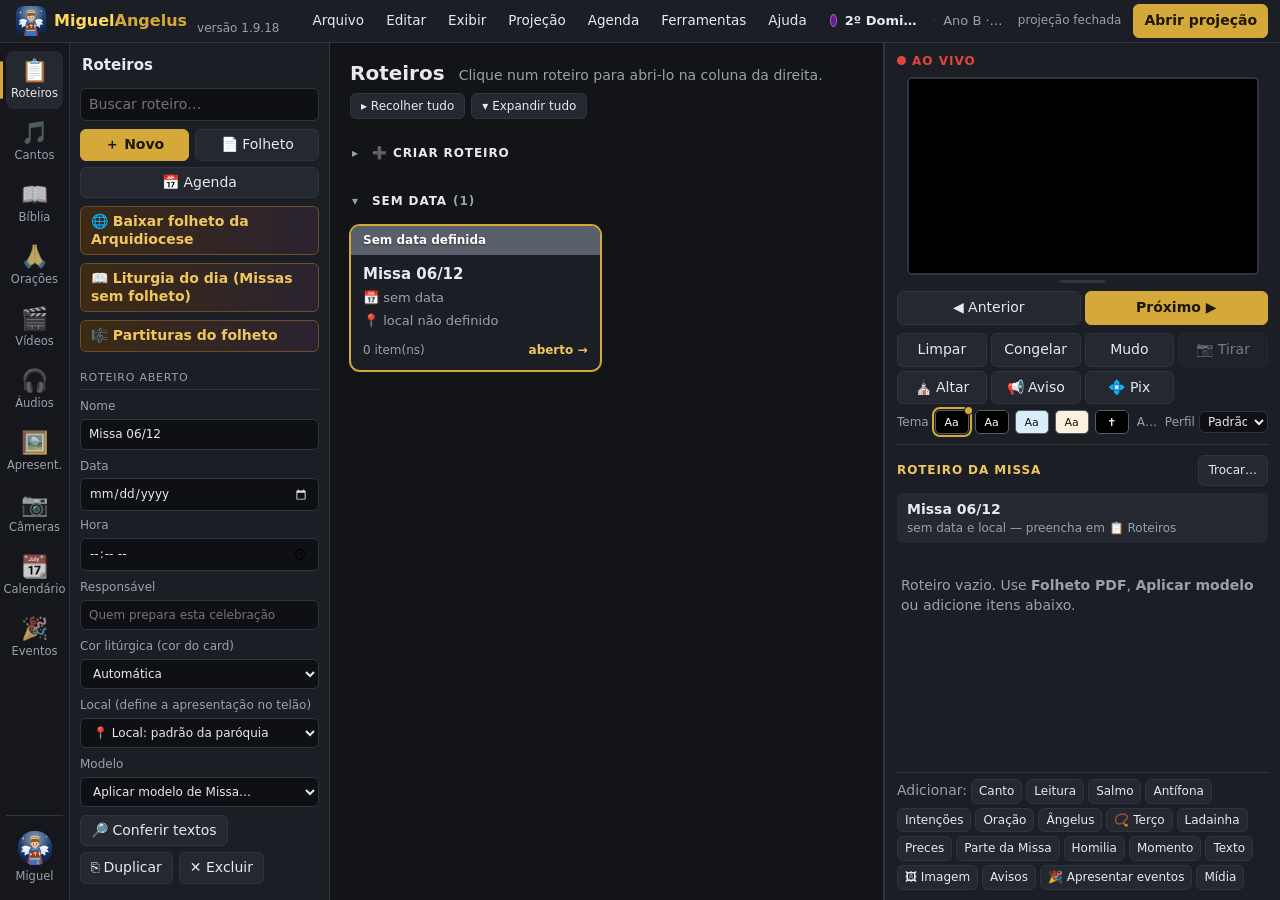
==== commit 9ecf3b2a: "Versão 1.5.2" ====
--- a/lumen/index.html
+++ b/lumen/index.html
@@ -8,7 +8,7 @@
 <script>try { if (localStorage.getItem('lumen.temaApp') === 'claro') document.documentElement.dataset.temaApp = 'claro'; } catch (_) {}
   // (Secretaria MiguelAngelus 1.0) o mesmo programa aberto no modo Secretaria: só Agenda e Avisos (index.html?app=secretaria)
   const SECRETARIA = new URLSearchParams(location.search).get('app') === 'secretaria';
-  const VERSAO_SECRETARIA = '1.5.1';   // versão da Secretaria (a do .iss e do .csproj precisam bater)
+  const VERSAO_SECRETARIA = '1.5.2';   // versão da Secretaria (a do .iss e do .csproj precisam bater)
   if (SECRETARIA) { document.documentElement.classList.add('app-secretaria'); document.title = 'Secretaria MiguelAngelus ' + VERSAO_SECRETARIA; }</script>
 <link rel="icon" type="image/svg+xml" href="img/icone.svg">
 </head>
@@ -25,7 +25,7 @@
     </div>
     <div class="splash-info">
       <div class="splash-gratis"><b>Gratuito · uso livre</b></div>
-      <div data-versao>Versão 1.9.17</div>
+      <div data-versao>Versão 1.9.18</div>
       <div>© 2026</div>
       <div><b>PASCOM</b></div>
       <div><b>São José Operário Ilha</b></div>
@@ -266,6 +266,7 @@
       </label>
       <div class="linha">
         <button id="btnLetrasRoteiro" hidden title="Roteiro importado antes da versão 1.6.14: põe as letras P. (padre) e T. (todos) nas falas, como nos folhetos importados agora">🅿 Pôr P./T.</button>
+        <button id="btnConferirTextos" title="Procura palavras partidas com hífen no fim da linha do folheto (mor-te) e junta as que você marcar. Ênclise (amá-lo), mesóclise (dar-se-á) e palavras compostas ficam como estão.">🔎 Conferir textos</button>
         <button id="btnDuplicarRoteiro" title="Duplicar este roteiro">⎘ Duplicar</button>
         <button id="btnExcluirRoteiro" class="perigo" title="Excluir este roteiro">✕ Excluir</button>
       </div>
@@ -492,12 +493,12 @@
               <option value="claro">Claro: fundo branco e letras pretas</option>
             </select>
           </label>
-          <div class="campo">Tamanho das letras desta tela (para quem enxerga melhor com letras maiores)
-            <span class="linha zoom-app"><button type="button" data-zoomapp="-1" title="Diminuir (Ctrl e −)">A−</button>
+          <div class="campo">Tamanho da tela (zoom do programa)
+            <span class="linha zoom-app"><button type="button" data-zoomapp="-1" title="Diminuir (Ctrl e −)">−</button>
               <b id="zoomAppValor">100%</b>
-              <button type="button" data-zoomapp="1" title="Aumentar (Ctrl e +)">A+</button>
+              <button type="button" data-zoomapp="1" title="Aumentar (Ctrl e +)">+</button>
               <button type="button" data-zoomapp="0" title="Voltar ao normal (Ctrl e 0)">Normal</button></span>
-            <span class="sutil pequeno">Também pelo teclado: Ctrl e + aumenta, Ctrl e − diminui, Ctrl e 0 volta ao normal. Vale só neste computador.</span>
+            <span class="sutil pequeno">Encolhe ou aumenta o programa inteiro, para os painéis caberem na tela (de 50% a 200%). Também com Ctrl e a rodinha do mouse, ou Ctrl e +, Ctrl e −, Ctrl e 0 (volta ao normal). O telão não muda. Vale só neste computador.</span>
           </div>
           <label class="check"><input type="checkbox" data-cfg="atualizarAuto"> Procurar atualizações ao abrir</label>
           <p class="sutil pequeno">Muda só a tela do MiguelAngelus. O telão continua com o tema dele (quadradinhos <b>Tema</b> na tela de controle ou <b>Agenda → Paróquia → 🖼</b>).</p>
@@ -615,6 +616,14 @@
           <label class="check" title="Junta os versos de cada estrofe do salmo num parágrafo, em vez de uma linha por verso como no folheto"><input type="checkbox" data-cfg="salmoCorrido"> Salmo em texto corrido (não quebra a linha a cada verso)</label>
           <p class="sutil pequeno">As imagens dos cantos da tela (brasão, padroeiro…) ficam em <b>Agenda → Paróquia</b>, para cada comunidade.</p>
 
+          <h3 class="aj-sub">📺 Margem de segurança da TV</h3>
+          <div id="margemTvCx" class="campo">
+            <span>Muitas TVs cortam as bordas da imagem e o texto de cima e de baixo some. Aumente a margem até ver tudo na TV: o telão inteiro fica um pouco menor, no meio da tela (a proporção não muda).</span>
+            <span class="linha"><input type="range" id="margemTv" min="0" max="10" step="0.5" value="0" style="flex:1"> <b id="margemTvValor" style="min-width:44px;text-align:right">0%</b>
+              <button type="button" id="margemTvZero" title="Sem margem">Sem margem</button></span>
+            <span class="sutil pequeno" id="margemTvTela">Vale para o monitor do telão, só neste computador.</span>
+          </div>
+
           <h3 class="aj-sub">📏 Tamanho dos slides</h3>
           <label class="check auto-chave" title="A cada slide, o programa calcula o tamanho da letra, as linhas e o espaço entre as palavras para o texto ocupar toda a área das margens abaixo"><input type="checkbox" data-cfg="slideAuto"> ✨ <b>Automático</b>: a letra, as linhas e o espaço entre as palavras se ajustam a cada slide para ocupar toda a área das margens</label>
           <p class="sutil pequeno auto-dica">Para <b>separar</b> um slide em dois, deixe uma <b>linha em branco</b> no texto (Enter duas vezes); para <b>juntar</b>, tire a linha em branco.
@@ -1204,6 +1213,17 @@
       <li><kbd>Ctrl</kbd>+<kbd>I</kbd> (ou <kbd>Insert</kbd>) inserir no roteiro: digite "bênção", "comunhão", "leitura"… e <kbd>Enter</kbd></li>
     </ul>
     <div class="linha"><span class="espaco"></span><button value="ok" class="primario">OK</button></div>
+  </form>
+</dialog>
+
+<!-- ============ (1.9.18) 🔎 Conferir hífens: palavras partidas no fim da linha do folheto ============ -->
+<dialog id="dlgHifens">
+  <form method="dialog" class="form">
+    <h2>🔎 Conferir os hífens do roteiro</h2>
+    <p class="sutil" id="hifResumo"></p>
+    <div id="hifLista" class="hif-lista"></div>
+    <div class="linha"><button type="button" id="hifTodos">Marcar / desmarcar todos</button><span class="espaco"></span>
+      <button value="cancelar">Fechar</button><button type="button" id="hifJuntar" class="primario">Juntar as marcadas</button></div>
   </form>
 </dialog>
 
@@ -1671,6 +1691,7 @@
 <script src="js/eventos.js"></script>
 <script src="js/campanhas.js"></script>
 <script src="js/boasvindas.js"></script>
+<script src="js/hifens.js"></script>
 <script src="js/app.js"></script>
 </body>
 </html>
--- a/lumen/css/operador.css
+++ b/lumen/css/operador.css
@@ -1471,4 +1471,11 @@
 .perg-res mark { background: rgba(242, 182, 49, .45); color: inherit; border-radius: 3px; padding: 0 1px; }
 .perg-mais { margin-top: 4px; }
 .perg-faq { list-style: none; padding: 0; margin: 0; display: flex; flex-direction: column; gap: 4px; }
-.perg-faq button { width: 100%; text-align: left; }+.perg-faq button { width: 100%; text-align: left; }
+
+/* (1.9.18) 🔎 Conferir hífens */
+.hif-lista { display: flex; flex-direction: column; gap: 4px; max-height: 58vh; overflow: auto; margin: 8px 0; }
+.hif-it { display: flex; gap: 10px; align-items: flex-start; padding: 6px 8px; border: 1px solid var(--borda); border-radius: 8px; background: var(--painel2); cursor: pointer; }
+.hif-it input { margin-top: 4px; }
+.hif-txt { line-height: 1.45; }
+.hif-txt mark { background: rgba(242, 182, 49, .35); color: inherit; padding: 0 2px; border-radius: 3px; }
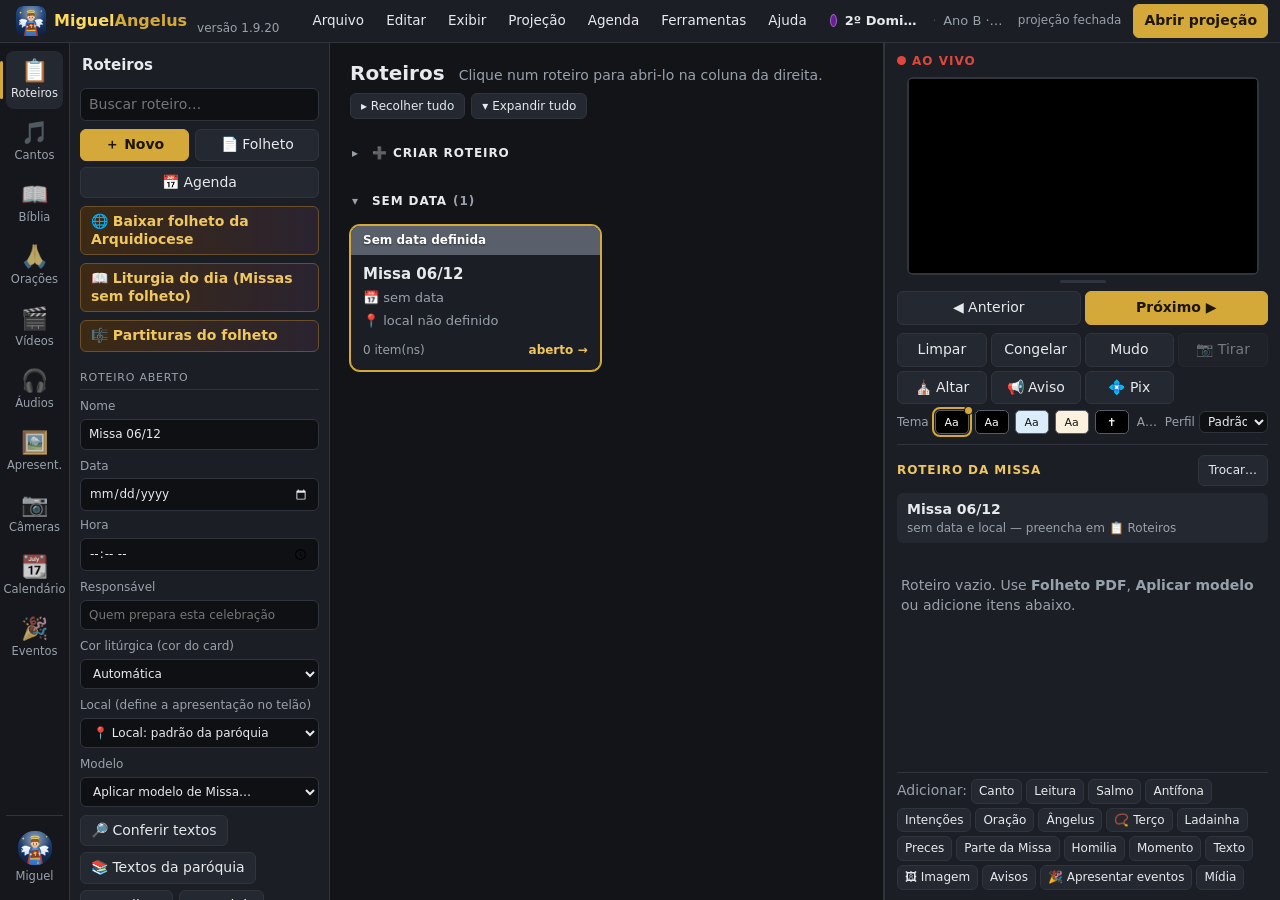
==== commit 81eb1a24: "Add files via upload" ====
--- a/lumen/index.html
+++ b/lumen/index.html
@@ -8,7 +8,7 @@
 <script>try { if (localStorage.getItem('lumen.temaApp') === 'claro') document.documentElement.dataset.temaApp = 'claro'; } catch (_) {}
   // (Secretaria MiguelAngelus 1.0) o mesmo programa aberto no modo Secretaria: só Agenda e Avisos (index.html?app=secretaria)
   const SECRETARIA = new URLSearchParams(location.search).get('app') === 'secretaria';
-  const VERSAO_SECRETARIA = '1.5.2';   // versão da Secretaria (a do .iss e do .csproj precisam bater)
+  const VERSAO_SECRETARIA = '1.6.0';   // versão da Secretaria (a do .iss e do .csproj precisam bater)
   if (SECRETARIA) { document.documentElement.classList.add('app-secretaria'); document.title = 'Secretaria MiguelAngelus ' + VERSAO_SECRETARIA; }</script>
 <link rel="icon" type="image/svg+xml" href="img/icone.svg">
 </head>
@@ -25,7 +25,7 @@
     </div>
     <div class="splash-info">
       <div class="splash-gratis"><b>Gratuito · uso livre</b></div>
-      <div data-versao>Versão 1.9.18</div>
+      <div data-versao>Versão 1.9.20</div>
       <div>© 2026</div>
       <div><b>PASCOM</b></div>
       <div><b>São José Operário Ilha</b></div>
@@ -186,6 +186,8 @@
       <span>A agenda do Google que a secretaria já usa, numa conta própria. Ver é livre; para mexer, cada pessoa entra com a sua senha. (protótipo)</span></button>
     <button type="button" data-sec="intencoes" class="sec-local"><span class="ic">🕯</span><b>Intenções de Missa</b>
       <span>As intenções de cada Missa, a folha para ler e o relatório das ofertas. Só entre as Secretarias.</span></button>
+    <button type="button" data-sec="escala" class="sec-local"><span class="ic">📋</span><b>Escalas</b>
+      <span>Coordenação de liturgia, ministros, leitores, cantores, projeção, coroinhas… a agenda das equipes e a escala do mês para imprimir. Só entre as Secretarias.</span></button>
     <button type="button" data-sec="eventos"><span class="ic">🎉</span><b>Eventos com QR code</b>
       <span>Retiro, festa, curso… com cartaz e um QR code que põe o evento na agenda do celular.</span></button>
     <button type="button" data-sec="campanhas"><span class="ic">💝</span><b>Campanhas de arrecadação</b>
@@ -267,6 +269,7 @@
       <div class="linha">
         <button id="btnLetrasRoteiro" hidden title="Roteiro importado antes da versão 1.6.14: põe as letras P. (padre) e T. (todos) nas falas, como nos folhetos importados agora">🅿 Pôr P./T.</button>
         <button id="btnConferirTextos" title="Procura palavras partidas com hífen no fim da linha do folheto (mor-te) e junta as que você marcar. Ênclise (amá-lo), mesóclise (dar-se-á) e palavras compostas ficam como estão.">🔎 Conferir textos</button>
+        <button id="btnTextosParoquia" title="Antífonas e orações do dia guardadas pela paróquia para esta celebração (só nos computadores dela)">📚 Textos da paróquia</button>
         <button id="btnDuplicarRoteiro" title="Duplicar este roteiro">⎘ Duplicar</button>
         <button id="btnExcluirRoteiro" class="perigo" title="Excluir este roteiro">✕ Excluir</button>
       </div>
@@ -500,6 +503,8 @@
               <button type="button" data-zoomapp="0" title="Voltar ao normal (Ctrl e 0)">Normal</button></span>
             <span class="sutil pequeno">Encolhe ou aumenta o programa inteiro, para os painéis caberem na tela (de 50% a 200%). Também com Ctrl e a rodinha do mouse, ou Ctrl e +, Ctrl e −, Ctrl e 0 (volta ao normal). O telão não muda. Vale só neste computador.</span>
           </div>
+          <label class="check"><input type="checkbox" data-cfg="cardsTelao"> Cards do centro com as mesmas linhas do telão</label>
+          <p class="sutil pequeno" style="margin-top:-4px">Cada card mostra o texto quebrado exatamente como aparece no telão (a letra do card diminui para a linha caber). Assim, quem lê pelo card sabe onde o povo está e não passa o slide antes da hora.</p>
           <label class="check"><input type="checkbox" data-cfg="atualizarAuto"> Procurar atualizações ao abrir</label>
           <p class="sutil pequeno">Muda só a tela do MiguelAngelus. O telão continua com o tema dele (quadradinhos <b>Tema</b> na tela de controle ou <b>Agenda → Paróquia → 🖼</b>).</p>
         </section>
@@ -1688,10 +1693,13 @@
 <script src="js/secretaria.js"></script>
 <script src="js/secretariacadastros.js"></script>
 <script src="js/secretariaagendag.js"></script>
+<script src="js/escala.js"></script>
+<script src="js/escalacarga.js"></script>
 <script src="js/eventos.js"></script>
 <script src="js/campanhas.js"></script>
 <script src="js/boasvindas.js"></script>
 <script src="js/hifens.js"></script>
+<script src="js/biblioteca.js"></script>
 <script src="js/app.js"></script>
 </body>
 </html>
--- a/lumen/css/operador.css
+++ b/lumen/css/operador.css
@@ -1479,3 +1479,56 @@
 .hif-it input { margin-top: 4px; }
 .hif-txt { line-height: 1.45; }
 .hif-txt mark { background: rgba(242, 182, 49, .35); color: inherit; padding: 0 2px; border-radius: 3px; }
+
+/* (1.9.20) cards com as linhas do telão: as quebras vêm do telão (<br class="qb">); aqui nada quebra de novo */
+.slide .corpo.tl { white-space: nowrap; flex: 1 0 auto; line-height: 1.32; }   /* o card cresce até caber tudo, como antes */
+.slide .corpo.tl .resp { font-weight: 700; color: #fff; }
+.slide .corpo.tl .quem { font-weight: 700; color: #ff6b5e; }
+.slide .corpo.tl .entre { display: block; height: .4em; }
+.slide .corpo.tl .vn { color: #ff6b5e; font-weight: 700; margin-right: .12em; }
+.slide .corpo.tl .cruz { color: #e0463c; }
+.slide .corpo.tl .cruz.latina svg { height: .8em; width: auto; vertical-align: -.04em; }
+.slide .corpo.tl .tit-sec { display: block; color: #5aa9ff; font-weight: 700; font-size: .8em; margin-bottom: .2em; }
+.slide .corpo.tl sup { font-size: .6em; opacity: .75; vertical-align: .5em; }
+.slide .corpo.tl big.m-gg { display: inline-block; }
+html[data-tema-app="claro"] .slide .corpo.tl .resp { color: #000; }
+html[data-tema-app="claro"] .slide .corpo.tl .quem, html[data-tema-app="claro"] .slide .corpo.tl .vn { color: #c8102e; }/* (1.9.20) a linha da grade cresce com o card mais alto dela: o texto nunca passa da borda do card (antes ficava em 110 px e o resto vazava por cima do card de baixo) */
+.grade-slides { grid-auto-rows: max-content; }
+
+/* (1.9.20) 📚 Textos da paróquia */
+.tabela-bib { border-collapse: collapse; margin: 6px 0 10px; }
+.tabela-bib td { padding: 3px 10px 3px 0; vertical-align: top; }
+.tabela-bib td:first-child { width: 1.4em; color: var(--ok, #3a9d5d); }
+
+/* (Secretaria 1.6.0) 📋 escala de voluntários */
+.esc-abas { display: flex; gap: 4px; flex-wrap: wrap; margin: 0 0 8px; border-bottom: 1px solid var(--borda); }
+.esc-abas button { border-radius: 8px 8px 0 0; border-bottom: 0; opacity: .75; }
+.esc-abas button.ativo { opacity: 1; background: var(--painel2); border-color: var(--acento, #d4a93a); font-weight: 600; }
+.esc-tabela { max-height: 56vh; overflow: auto; }
+.esc-tab { border-collapse: collapse; width: 100%; font-size: 13px; }
+.esc-tab th { position: sticky; top: 0; background: var(--painel2); text-align: left; padding: 4px 6px; z-index: 1; white-space: nowrap; }
+.esc-tab td { padding: 2px 4px; border-bottom: 1px solid var(--borda); vertical-align: middle; }
+.esc-tab input { width: 100%; min-width: 7em; padding: 3px 5px; }
+.esc-tab input::placeholder { color: var(--texto-sutil, #999); font-style: italic; opacity: .9; }
+.esc-tab tr.editando td { background: var(--painel2); }
+.esc-dia, .esc-missa { white-space: nowrap; }
+.esc-acoes { white-space: nowrap; text-align: right; width: 1%; }
+.esc-chk { display: inline-flex; align-items: center; gap: 4px; margin-right: 10px; white-space: nowrap; }
+.esc-chk input { width: auto; }
+.esc-avulso { font-size: 11px; padding: 1px 6px; border-radius: 8px; background: var(--painel2); border: 1px solid var(--borda); }
+.esc-form { padding: 8px; margin-bottom: 8px; border: 1px solid var(--borda); border-radius: 8px; }.esc-prog { margin: 2px 0; }
+.esc-prog select { flex: 1 1 auto; width: auto; }
+.esc-prog select[data-prog="semana"] { flex: 0 0 auto; }
+.esc-prog-tit { margin: 6px 0 2px; }
+.esc-choque { color: var(--aviso, #e0a030); font-size: 12px; }/* (1.9.20) 💡 Dica: escala da Missa e trecho do carrilhão */
+.dica-trecho { margin: 8px 0; padding: 8px 12px; border-left: 4px solid var(--acento, #d4a93a); background: var(--painel2); border-radius: 0 8px 8px 0; font: 16px/1.45 Georgia, serif; }
+.dica-escala .dica-lista li b { text-align: right; }.dica-trecho-antes { opacity: .72; }
+/* (Secretaria 1.6.0) 📎 arquivos da pastoral e carga da planilha */
+.esc-arq-linha { margin: -2px 0 6px; align-items: center; }
+.esc-arquivos { display: flex; flex-wrap: wrap; gap: 6px; align-items: center; }
+.esc-arq { display: inline-flex; align-items: center; gap: 4px; padding: 2px 4px 2px 6px; border: 1px solid var(--borda); border-radius: 8px; background: var(--painel2); }
+.esc-arq button { padding: 2px 6px; }
+.esc-carga-mapa .campo { min-width: 220px; }
+.esc-carga-erro td { opacity: .6; }
+.esc-arq-corpo iframe { width: 100%; height: 66vh; border: 0; background: #fff; border-radius: 8px; }
+.esc-arq-corpo img { max-width: 100%; max-height: 66vh; display: block; margin: auto; }
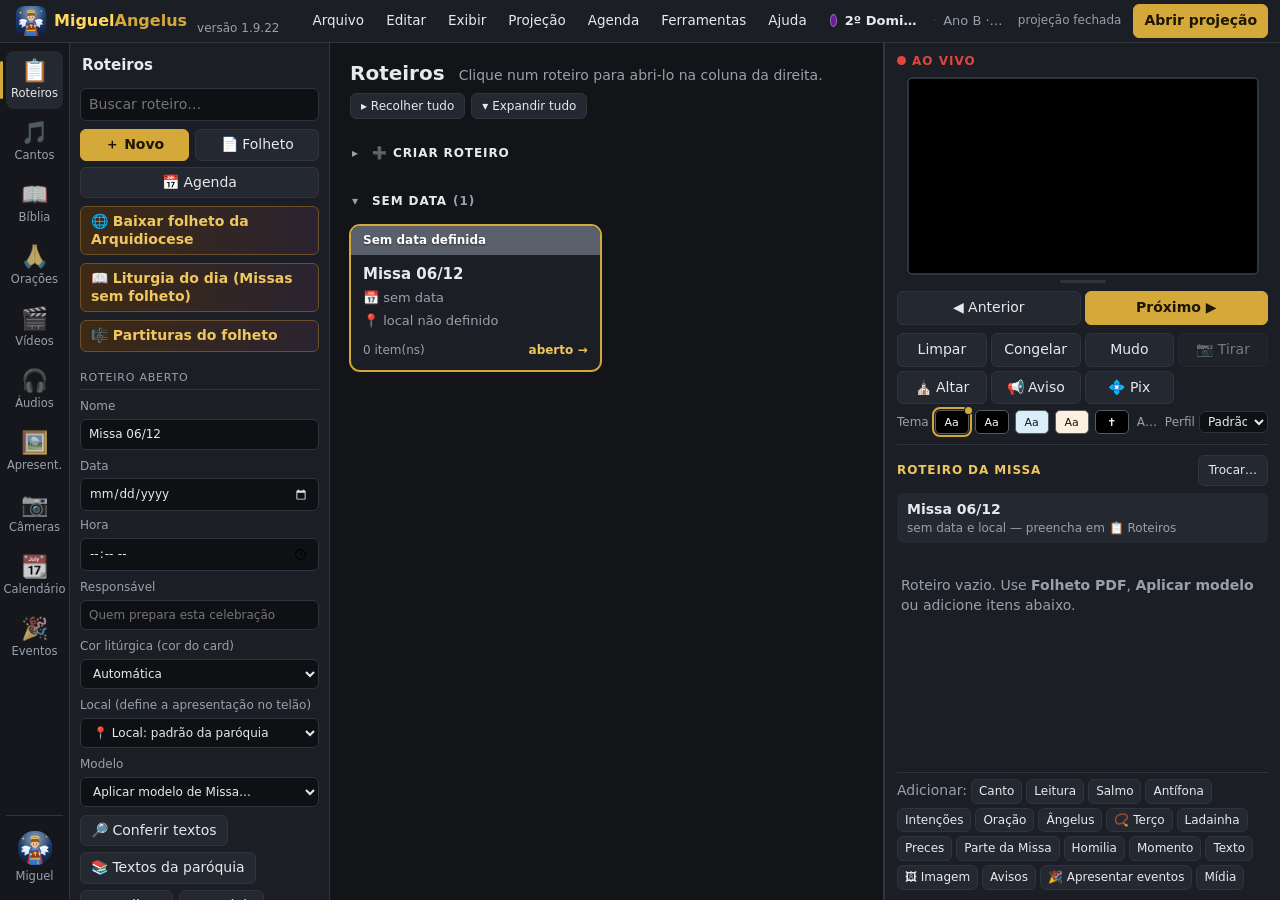
==== commit bc9e888b: "Versão 1.7.0" ====
--- a/lumen/index.html
+++ b/lumen/index.html
@@ -8,7 +8,7 @@
 <script>try { if (localStorage.getItem('lumen.temaApp') === 'claro') document.documentElement.dataset.temaApp = 'claro'; } catch (_) {}
   // (Secretaria MiguelAngelus 1.0) o mesmo programa aberto no modo Secretaria: só Agenda e Avisos (index.html?app=secretaria)
   const SECRETARIA = new URLSearchParams(location.search).get('app') === 'secretaria';
-  const VERSAO_SECRETARIA = '1.6.0';   // versão da Secretaria (a do .iss e do .csproj precisam bater)
+  const VERSAO_SECRETARIA = '1.7.0';   // versão da Secretaria (a do .iss e do .csproj precisam bater)
   if (SECRETARIA) { document.documentElement.classList.add('app-secretaria'); document.title = 'Secretaria MiguelAngelus ' + VERSAO_SECRETARIA; }</script>
 <link rel="icon" type="image/svg+xml" href="img/icone.svg">
 </head>
@@ -25,7 +25,7 @@
     </div>
     <div class="splash-info">
       <div class="splash-gratis"><b>Gratuito · uso livre</b></div>
-      <div data-versao>Versão 1.9.20</div>
+      <div data-versao>Versão 1.9.21</div>
       <div>© 2026</div>
       <div><b>PASCOM</b></div>
       <div><b>São José Operário Ilha</b></div>
@@ -1695,6 +1695,7 @@
 <script src="js/secretariaagendag.js"></script>
 <script src="js/escala.js"></script>
 <script src="js/escalacarga.js"></script>
+<script src="js/portal.js"></script>
 <script src="js/eventos.js"></script>
 <script src="js/campanhas.js"></script>
 <script src="js/boasvindas.js"></script>
--- a/lumen/css/operador.css
+++ b/lumen/css/operador.css
@@ -1471,14 +1471,14 @@
 .perg-res mark { background: rgba(242, 182, 49, .45); color: inherit; border-radius: 3px; padding: 0 1px; }
 .perg-mais { margin-top: 4px; }
 .perg-faq { list-style: none; padding: 0; margin: 0; display: flex; flex-direction: column; gap: 4px; }
-.perg-faq button { width: 100%; text-align: left; }
-
-/* (1.9.18) 🔎 Conferir hífens */
-.hif-lista { display: flex; flex-direction: column; gap: 4px; max-height: 58vh; overflow: auto; margin: 8px 0; }
-.hif-it { display: flex; gap: 10px; align-items: flex-start; padding: 6px 8px; border: 1px solid var(--borda); border-radius: 8px; background: var(--painel2); cursor: pointer; }
-.hif-it input { margin-top: 4px; }
-.hif-txt { line-height: 1.45; }
-.hif-txt mark { background: rgba(242, 182, 49, .35); color: inherit; padding: 0 2px; border-radius: 3px; }
+.perg-faq button { width: 100%; text-align: left; }
+
+/* (1.9.18) 🔎 Conferir hífens */
+.hif-lista { display: flex; flex-direction: column; gap: 4px; max-height: 58vh; overflow: auto; margin: 8px 0; }
+.hif-it { display: flex; gap: 10px; align-items: flex-start; padding: 6px 8px; border: 1px solid var(--borda); border-radius: 8px; background: var(--painel2); cursor: pointer; }
+.hif-it input { margin-top: 4px; }
+.hif-txt { line-height: 1.45; }
+.hif-txt mark { background: rgba(242, 182, 49, .35); color: inherit; padding: 0 2px; border-radius: 3px; }
 
 /* (1.9.20) cards com as linhas do telão: as quebras vêm do telão (<br class="qb">); aqui nada quebra de novo */
 .slide .corpo.tl { white-space: nowrap; flex: 1 0 auto; line-height: 1.32; }   /* o card cresce até caber tudo, como antes */
@@ -1515,6 +1515,28 @@
 .esc-acoes { white-space: nowrap; text-align: right; width: 1%; }
 .esc-chk { display: inline-flex; align-items: center; gap: 4px; margin-right: 10px; white-space: nowrap; }
 .esc-chk input { width: auto; }
+/* 🌐 portal das pastorais (portal.js) */
+.esc-pt-tit { font-size: 1rem; margin: 14px 0 6px; display: flex; align-items: center; gap: 10px; }
+.esc-pt-funcs { display: inline-flex; flex-wrap: wrap; gap: 2px 12px; max-width: 440px; vertical-align: middle; }
+.esc-pt-funcs .esc-chk { font-size: .85em; display: inline-flex; flex-direction: row; justify-content: flex-start; margin: 0; width: auto; }
+.esc-pt-funcs .esc-chk input { margin: 0 4px 0 0; flex: none; width: auto; min-width: 0; }
+.esc-tab tr.esc-pt-off td { opacity: .6; }
+.esc-pt-guia { border: 1px solid var(--borda, #444); border-radius: 8px; padding: 8px 12px; margin: 4px 0 10px; }
+.esc-pt-guia summary { cursor: pointer; }
+.esc-pt-passos { margin: 8px 0; padding-left: 22px; }
+.esc-pt-passos li { margin: 0 0 9px; line-height: 1.5; }
+.esc-pt-passos button, .esc-pt-passos .botao { padding: 2px 10px; margin: 0 2px; }
+.esc-pt-passos a.botao { display: inline-block; color: inherit; text-decoration: none; border: 1px solid #e0b43c; border-radius: 6px; background: rgba(224, 180, 60, .15); font-weight: 600; }
+.esc-pt-passos a.botao:hover { background: rgba(224, 180, 60, .3); }
+.esc-pt-criar { border: 1px solid #e0b43c; border-radius: 8px; padding: 10px 14px; margin: 6px 0 10px; background: rgba(224, 180, 60, .08); }
+.esc-pt-criar > button { font-size: 1.05rem; padding: 8px 18px; }
+.esc-pt-criar .esc-pt-passos { list-style: none; padding-left: 4px; }
+.esc-pt-criar .esc-pt-passos li { margin: 0 0 3px; }
+.esc-pt-passos li.ok { color: #6fcf7f; } .esc-pt-passos li.erro { color: #ff8a80; } .esc-pt-passos li.ag { font-weight: 600; }
+#ptSituacao a { color: #e0b43c; }
+.esc-pt-avancado { margin-top: 18px; }
+.esc-pt-avancado summary { cursor: pointer; }
+.esc-pt-passos kbd { border: 1px solid currentColor; border-radius: 4px; padding: 0 4px; font-size: .85em; opacity: .85; }
 .esc-avulso { font-size: 11px; padding: 1px 6px; border-radius: 8px; background: var(--painel2); border: 1px solid var(--borda); }
 .esc-form { padding: 8px; margin-bottom: 8px; border: 1px solid var(--borda); border-radius: 8px; }.esc-prog { margin: 2px 0; }
 .esc-prog select { flex: 1 1 auto; width: auto; }
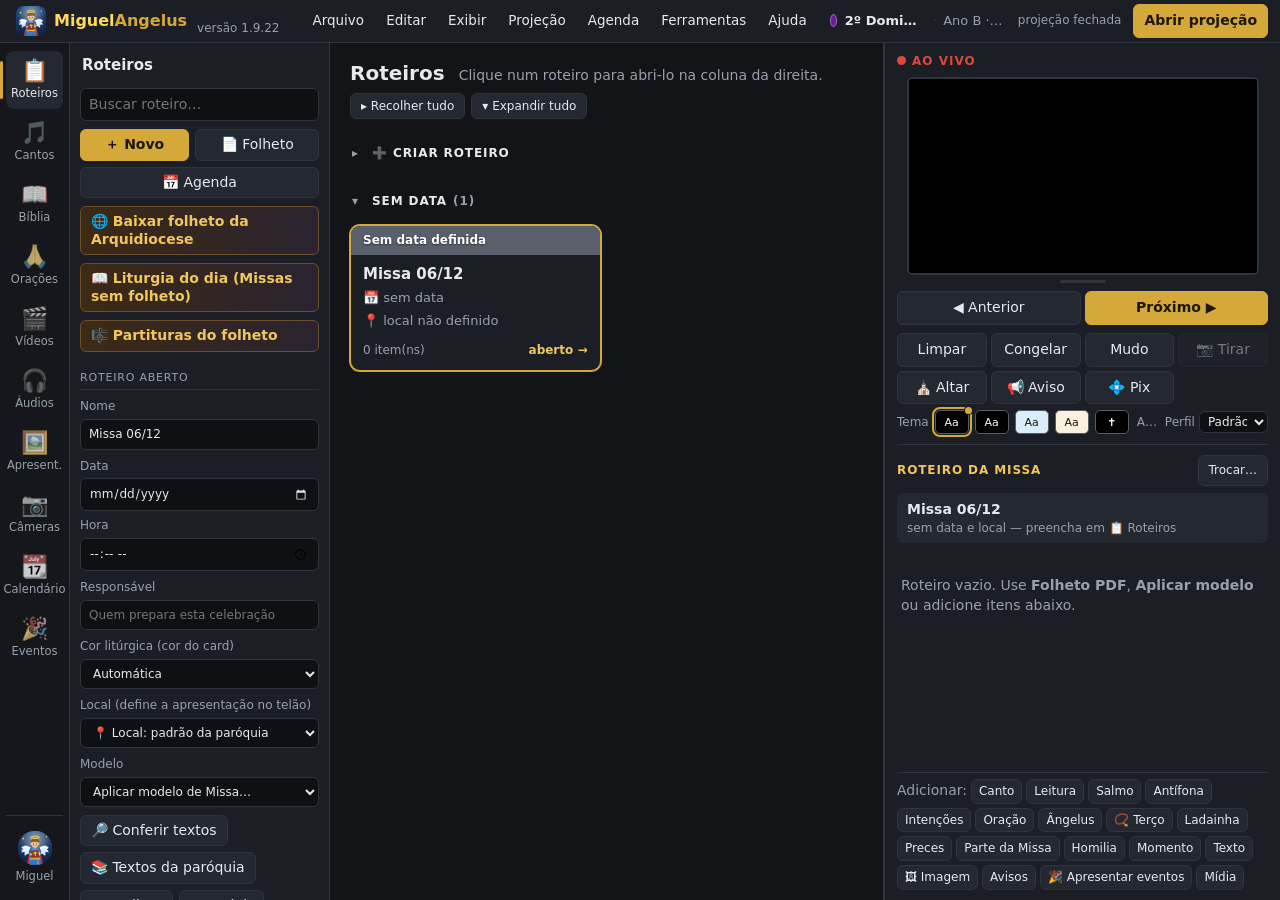
==== commit 982ca298: "Versão 1.7.2" ====
--- a/lumen/index.html
+++ b/lumen/index.html
@@ -8,7 +8,7 @@
 <script>try { if (localStorage.getItem('lumen.temaApp') === 'claro') document.documentElement.dataset.temaApp = 'claro'; } catch (_) {}
   // (Secretaria MiguelAngelus 1.0) o mesmo programa aberto no modo Secretaria: só Agenda e Avisos (index.html?app=secretaria)
   const SECRETARIA = new URLSearchParams(location.search).get('app') === 'secretaria';
-  const VERSAO_SECRETARIA = '1.7.0';   // versão da Secretaria (a do .iss e do .csproj precisam bater)
+  const VERSAO_SECRETARIA = '1.7.2';   // versão da Secretaria (a do .iss e do .csproj precisam bater)
   if (SECRETARIA) { document.documentElement.classList.add('app-secretaria'); document.title = 'Secretaria MiguelAngelus ' + VERSAO_SECRETARIA; }</script>
 <link rel="icon" type="image/svg+xml" href="img/icone.svg">
 </head>
@@ -25,7 +25,7 @@
     </div>
     <div class="splash-info">
       <div class="splash-gratis"><b>Gratuito · uso livre</b></div>
-      <div data-versao>Versão 1.9.21</div>
+      <div data-versao>Versão 1.9.22</div>
       <div>© 2026</div>
       <div><b>PASCOM</b></div>
       <div><b>São José Operário Ilha</b></div>
@@ -188,6 +188,8 @@
       <span>As intenções de cada Missa, a folha para ler e o relatório das ofertas. Só entre as Secretarias.</span></button>
     <button type="button" data-sec="escala" class="sec-local"><span class="ic">📋</span><b>Escalas</b>
       <span>Coordenação de liturgia, ministros, leitores, cantores, projeção, coroinhas… a agenda das equipes e a escala do mês para imprimir. Só entre as Secretarias.</span></button>
+    <button type="button" data-sec="calPastoral"><span class="ic">📆</span><b>Calendário pastoral</b>
+      <span>Os eventos das pastorais e da paróquia no portal, quem pode mexer e os 📝 relatórios do mês de cada pastoral.</span></button>
     <button type="button" data-sec="eventos"><span class="ic">🎉</span><b>Eventos com QR code</b>
       <span>Retiro, festa, curso… com cartaz e um QR code que põe o evento na agenda do celular.</span></button>
     <button type="button" data-sec="campanhas"><span class="ic">💝</span><b>Campanhas de arrecadação</b>
--- a/lumen/css/operador.css
+++ b/lumen/css/operador.css
@@ -1534,6 +1534,40 @@
 .esc-pt-criar .esc-pt-passos li { margin: 0 0 3px; }
 .esc-pt-passos li.ok { color: #6fcf7f; } .esc-pt-passos li.erro { color: #ff8a80; } .esc-pt-passos li.ag { font-weight: 600; }
 #ptSituacao a { color: #e0b43c; }
+.esc-pt-conta { display: flex; flex-direction: column; gap: 4px; margin: 6px 0 10px; padding: 8px 12px; border: 1px solid var(--borda, #3a3f48); border-radius: 8px; }
+.esc-pt-conta label { display: flex; gap: 8px; align-items: center; justify-content: flex-start; text-align: left; cursor: pointer; }
+.esc-pt-conta input[type=radio] { width: auto; flex: none; margin: 0; }
+/* (1.7.1) 📆 calendário pastoral e o portal em três lugares */
+.pt-link-linha { margin: 0 0 8px; }
+.esc-pt-sem-area td { opacity: .75; }
+.esc-pt-pediu { color: var(--cor, #d4a93a); }
+.cp-mes { min-width: 10em; text-align: center; font-size: 1.05rem; }
+.cp-mes::first-letter { text-transform: uppercase; }
+.cp-dia { white-space: nowrap; }
+.cp-cor { display: inline-block; width: 10px; height: 10px; border-radius: 3px; margin-right: 6px; vertical-align: middle; }
+.cp-lista { max-height: 55vh; overflow: auto; }
+.cp-rel { border-left: 4px solid var(--cor, #d4a93a); padding: 6px 10px; margin: 6px 0 10px; }
+/* (1.7.2) ✅ aprovar, um a um (na reunião das pastorais: letra grande) */
+.cp-badge { display: inline-block; min-width: 1.4em; padding: 0 5px; border-radius: 10px; background: #e0473a; color: #fff; font-size: .8em; font-weight: 700; text-align: center; }
+.cp-prov td { background: repeating-linear-gradient(135deg, rgba(212,169,58,.08) 0 6px, transparent 6px 12px); }
+.cp-recus td { opacity: .5; }
+.cp-espera { color: #d4a93a; }
+.cp-apr { border: 1px solid var(--borda, #3a3f48); border-left: 8px solid var(--c); border-radius: 10px; padding: 14px 18px; margin: 10px 0; display: flex; flex-direction: column; gap: 10px; font-size: 1.1rem; }
+.cp-apr-tipo { font-size: .9rem; font-weight: 600; color: #d4a93a; }
+.cp-apr-tit { font-size: 1.7rem; font-weight: 700; line-height: 1.2; }
+.cp-apr-quando { font-size: 1.35rem; }
+.cp-apr-desc { white-space: pre-wrap; opacity: .85; }
+.cp-apr-tab { font-size: 1.1rem; }
+.cp-apr-tab .cp-apr-dif { font-weight: 700; color: #d4a93a; }
+.cp-apr-conf { background: rgba(224,71,58,.12); border-radius: 6px; padding: 8px 10px; font-size: 1rem; }
+.cp-apr .linha button { font-size: 1rem; padding: 10px 16px; }
+.cp-apr-aj { border: 1px dashed #d4a93a; border-radius: 8px; padding: 8px 10px; }
+.cp-apr-aj input { font-size: 1.05rem; }
+.cp-apr-vazio { font-size: 1.2rem; padding: 24px 0; text-align: center; }
+.cp-apr-todos { margin-top: 6px; }
+.cp-apr-todos summary { cursor: pointer; }
+.cp-logo2 { margin-top: 12px; padding-top: 10px; border-top: 1px solid var(--borda, #3a3f48); }
+.cp-logo2-previa img { height: 48px; background: #1b1e24; border-radius: 8px; padding: 4px 8px; vertical-align: middle; }
 .esc-pt-avancado { margin-top: 18px; }
 .esc-pt-avancado summary { cursor: pointer; }
 .esc-pt-passos kbd { border: 1px solid currentColor; border-radius: 4px; padding: 0 4px; font-size: .85em; opacity: .85; }
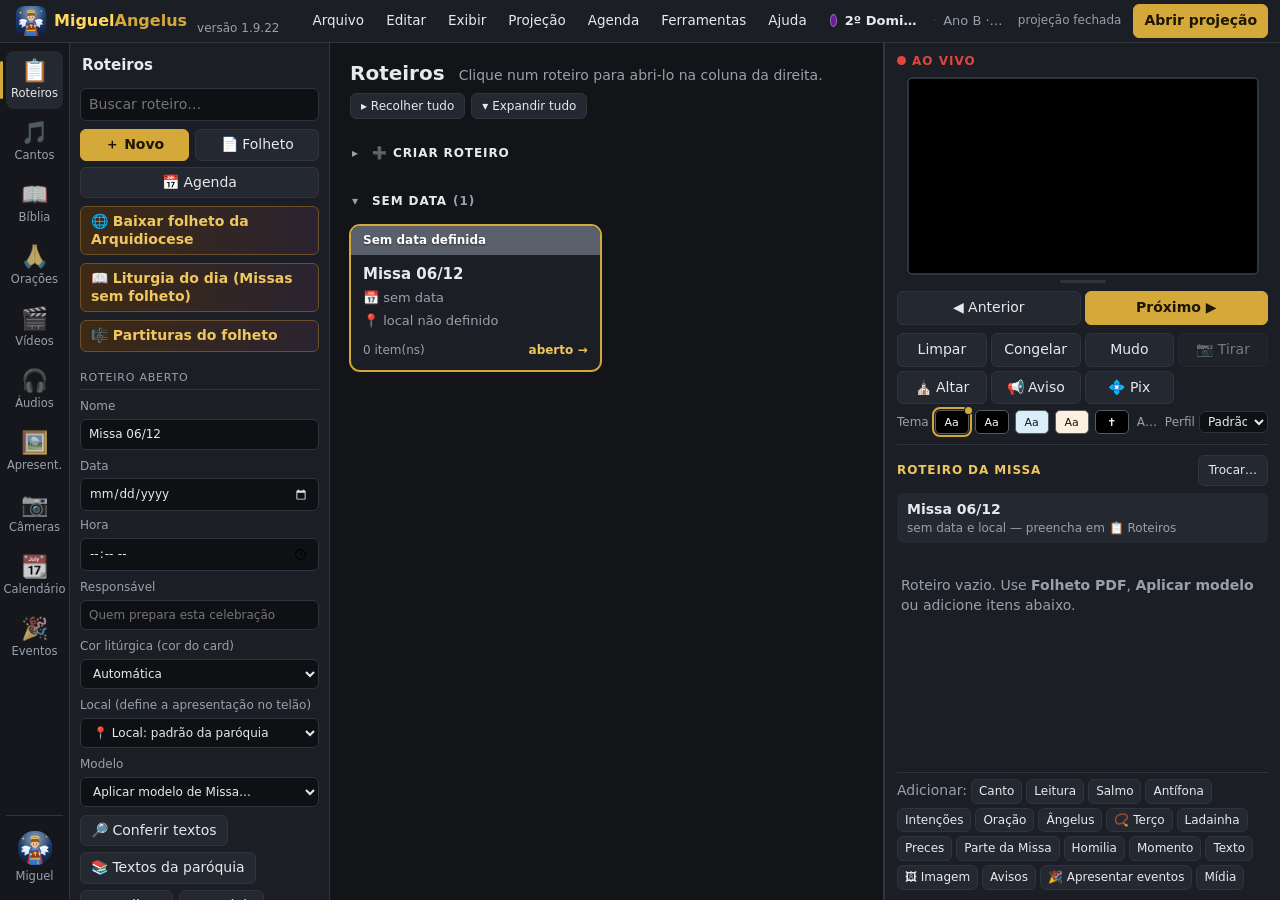
==== commit 4738ffae: "Versão 1.7.4" ====
--- a/lumen/index.html
+++ b/lumen/index.html
@@ -8,7 +8,7 @@
 <script>try { if (localStorage.getItem('lumen.temaApp') === 'claro') document.documentElement.dataset.temaApp = 'claro'; } catch (_) {}
   // (Secretaria MiguelAngelus 1.0) o mesmo programa aberto no modo Secretaria: só Agenda e Avisos (index.html?app=secretaria)
   const SECRETARIA = new URLSearchParams(location.search).get('app') === 'secretaria';
-  const VERSAO_SECRETARIA = '1.7.2';   // versão da Secretaria (a do .iss e do .csproj precisam bater)
+  const VERSAO_SECRETARIA = '1.7.4';   // versão da Secretaria (a do .iss e do .csproj precisam bater)
   if (SECRETARIA) { document.documentElement.classList.add('app-secretaria'); document.title = 'Secretaria MiguelAngelus ' + VERSAO_SECRETARIA; }</script>
 <link rel="icon" type="image/svg+xml" href="img/icone.svg">
 </head>
--- a/lumen/css/operador.css
+++ b/lumen/css/operador.css
@@ -1567,6 +1567,11 @@
 .cp-apr-todos { margin-top: 6px; }
 .cp-apr-todos summary { cursor: pointer; }
 .cp-logo2 { margin-top: 12px; padding-top: 10px; border-top: 1px solid var(--borda, #3a3f48); }
+.cp-av-past { display: flex; flex-wrap: wrap; gap: 4px 14px; margin: 4px 0 6px; }
+.cp-av-past .esc-chk { margin: 0; }
+.cp-av-dias { margin: 6px 0; line-height: 2; }
+dialog .form .cp-av-dias input { width: 4.5em !important; display: inline-block !important; margin: 0 4px; }
+dialog .form .cp-av-dias select { width: auto !important; display: inline-block !important; margin: 0 4px; }
 .cp-logo2-previa img { height: 48px; background: #1b1e24; border-radius: 8px; padding: 4px 8px; vertical-align: middle; }
 .esc-pt-avancado { margin-top: 18px; }
 .esc-pt-avancado summary { cursor: pointer; }
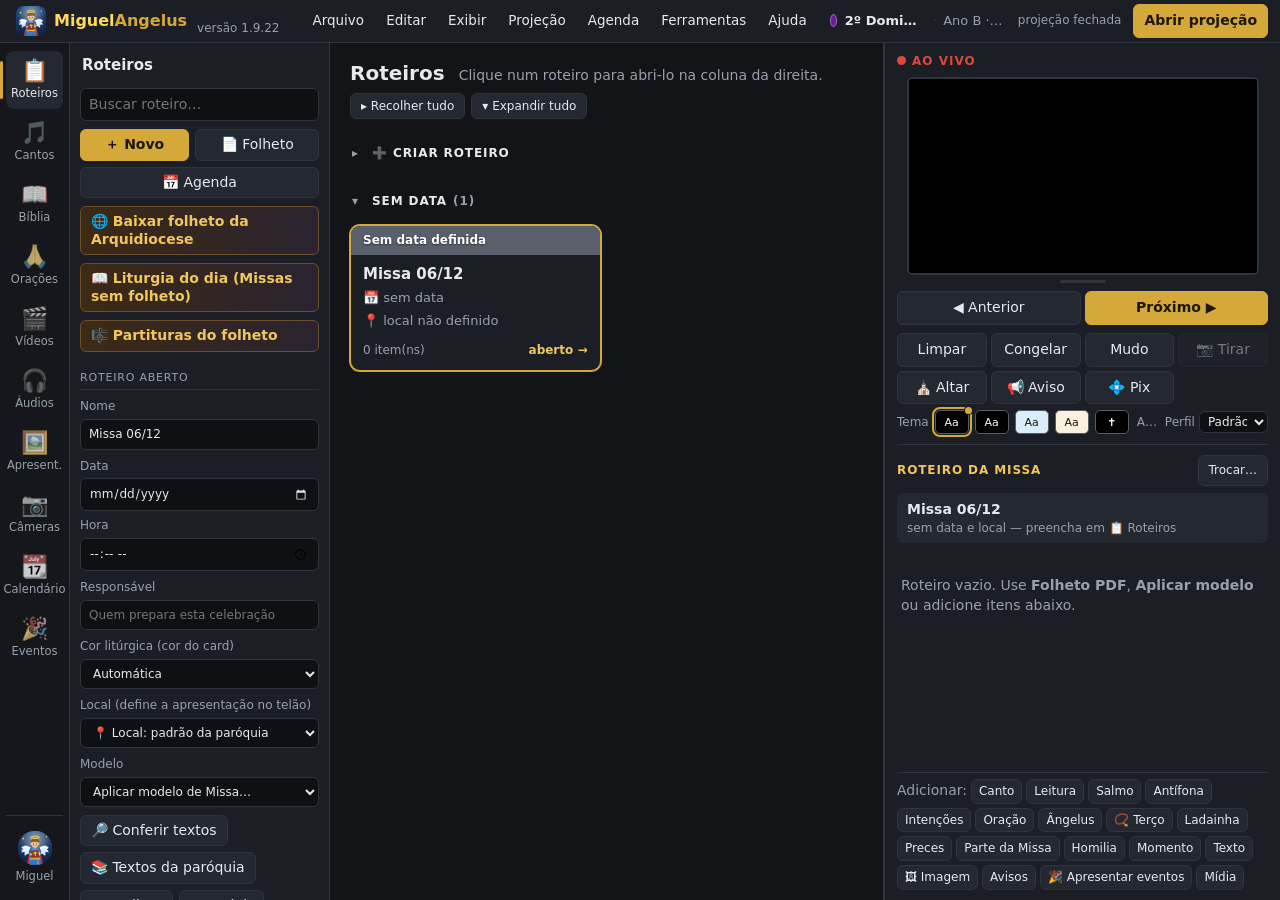
==== commit c14945e0: "Versão 1.8.0" ====
--- a/lumen/index.html
+++ b/lumen/index.html
@@ -8,7 +8,7 @@
 <script>try { if (localStorage.getItem('lumen.temaApp') === 'claro') document.documentElement.dataset.temaApp = 'claro'; } catch (_) {}
   // (Secretaria MiguelAngelus 1.0) o mesmo programa aberto no modo Secretaria: só Agenda e Avisos (index.html?app=secretaria)
   const SECRETARIA = new URLSearchParams(location.search).get('app') === 'secretaria';
-  const VERSAO_SECRETARIA = '1.7.4';   // versão da Secretaria (a do .iss e do .csproj precisam bater)
+  const VERSAO_SECRETARIA = '1.8.0';   // versão da Secretaria (a do .iss e do .csproj precisam bater)
   if (SECRETARIA) { document.documentElement.classList.add('app-secretaria'); document.title = 'Secretaria MiguelAngelus ' + VERSAO_SECRETARIA; }</script>
 <link rel="icon" type="image/svg+xml" href="img/icone.svg">
 </head>
--- a/lumen/css/operador.css
+++ b/lumen/css/operador.css
@@ -1331,6 +1331,7 @@
 .mc-form .linha, .in-form .linha, .in-rel .linha { flex-wrap: wrap; align-items: flex-end; }
 .mc-larga, .in-larga { flex: 1; min-width: 260px; }
 .mc-larga textarea, .mc-larga input, .in-larga input { width: 100%; }
+.mc-rom-resumo { margin: 4px 0 10px; padding: 8px 10px; border-radius: 7px; background: rgba(87,179,111,.14); border-left: 4px solid #57b36f; }
 .mc-conflito { margin: 6px 0; padding: 6px 10px; border-radius: 7px; background: rgba(240,180,41,.18); border-left: 4px solid #f0b429; }
 .in-cel-campo { flex: 1; } .in-cel-campo select { width: 100%; }
 .in-lista { max-height: 34vh; overflow: auto; background: var(--painel2); border-radius: 8px; padding: 6px 10px; margin: 6px 0; min-height: 70px; }
@@ -1559,7 +1560,29 @@
 .cp-apr-desc { white-space: pre-wrap; opacity: .85; }
 .cp-apr-tab { font-size: 1.1rem; }
 .cp-apr-tab .cp-apr-dif { font-weight: 700; color: #d4a93a; }
-.cp-apr-conf { background: rgba(224,71,58,.12); border-radius: 6px; padding: 8px 10px; font-size: 1rem; }
+.cp-apr-conf { background: rgba(212,169,58,.12); border-radius: 6px; padding: 8px 10px; font-size: 1rem; }
+/* (1.8.0) 🔴 choque de sala e 📨 entregas */
+.cp-apr-sala { background: rgba(224,71,58,.18); border-left: 4px solid #e0473a; border-radius: 6px; padding: 8px 10px; font-size: 1.05rem; }
+.cp-sala { color: #e86a5f; }
+.cp-ent { border: 1px solid var(--borda, #3a3f48); border-radius: 10px; padding: 10px 14px; margin: 10px 0; }
+.cp-ent.fechado { opacity: .75; }
+.cp-ent-cab { display: flex; flex-wrap: wrap; align-items: baseline; gap: 4px 12px; }
+.cp-ent-cab h3 { margin: 0; font-size: 1.15rem; }
+.cp-ent-cont { font-weight: 700; }
+.cp-ent-atraso { color: #e86a5f; font-weight: 700; }
+.cp-ent-tab td { vertical-align: top; }
+.cp-ent-tab .cp-ent-txt { max-width: 420px; white-space: pre-wrap; }
+.cp-ent-falta td { opacity: .8; }
+/* (1.8.0) 🤝 reuniões e 🚶 Ano Jubilar */
+.cp-reu-bloco { border: 1px solid var(--borda, #3a3f48); border-radius: 8px; padding: 8px 10px; margin: 8px 0; }
+.cp-reu-bloco summary { cursor: pointer; }
+.cp-reu-pres { display: grid; grid-template-columns: repeat(auto-fill, minmax(330px, 1fr)); gap: 4px 16px; }
+.cp-reu-pl { display: grid; grid-template-columns: 1fr auto 1fr; gap: 6px; align-items: center; }
+.cp-reu-pl input { min-width: 0; }
+.cp-reu-enc { display: grid; grid-template-columns: 1fr 180px 140px 140px auto auto; gap: 6px; align-items: start; margin: 6px 0; }
+.cp-reu-enc textarea { min-height: 2.6em; }
+.cp-reu-enc .ent-ok { color: #57b36f; font-weight: 700; }
+.cp-jub { background: rgba(87,179,111,.12); border-left: 4px solid #57b36f; border-radius: 6px; padding: 8px 10px; margin: 6px 0 10px; }
 .cp-apr .linha button { font-size: 1rem; padding: 10px 16px; }
 .cp-apr-aj { border: 1px dashed #d4a93a; border-radius: 8px; padding: 8px 10px; }
 .cp-apr-aj input { font-size: 1.05rem; }
